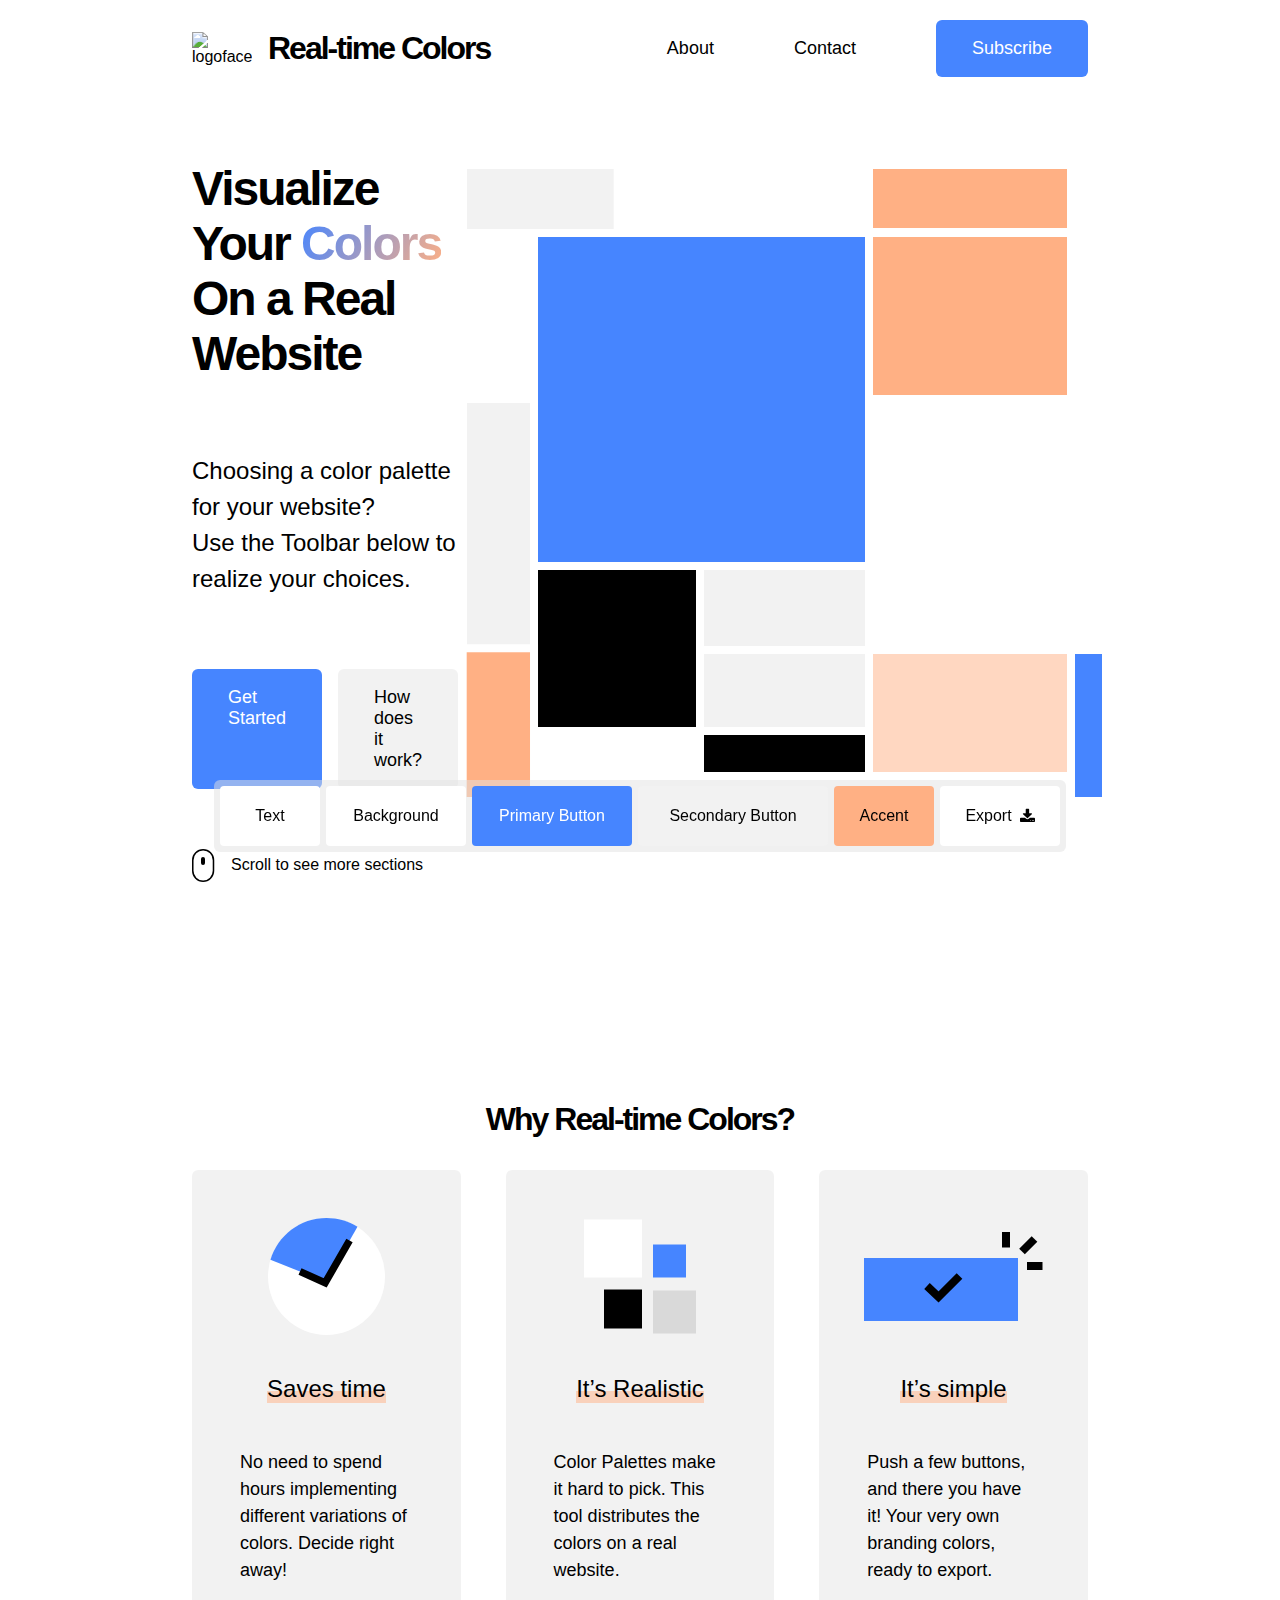
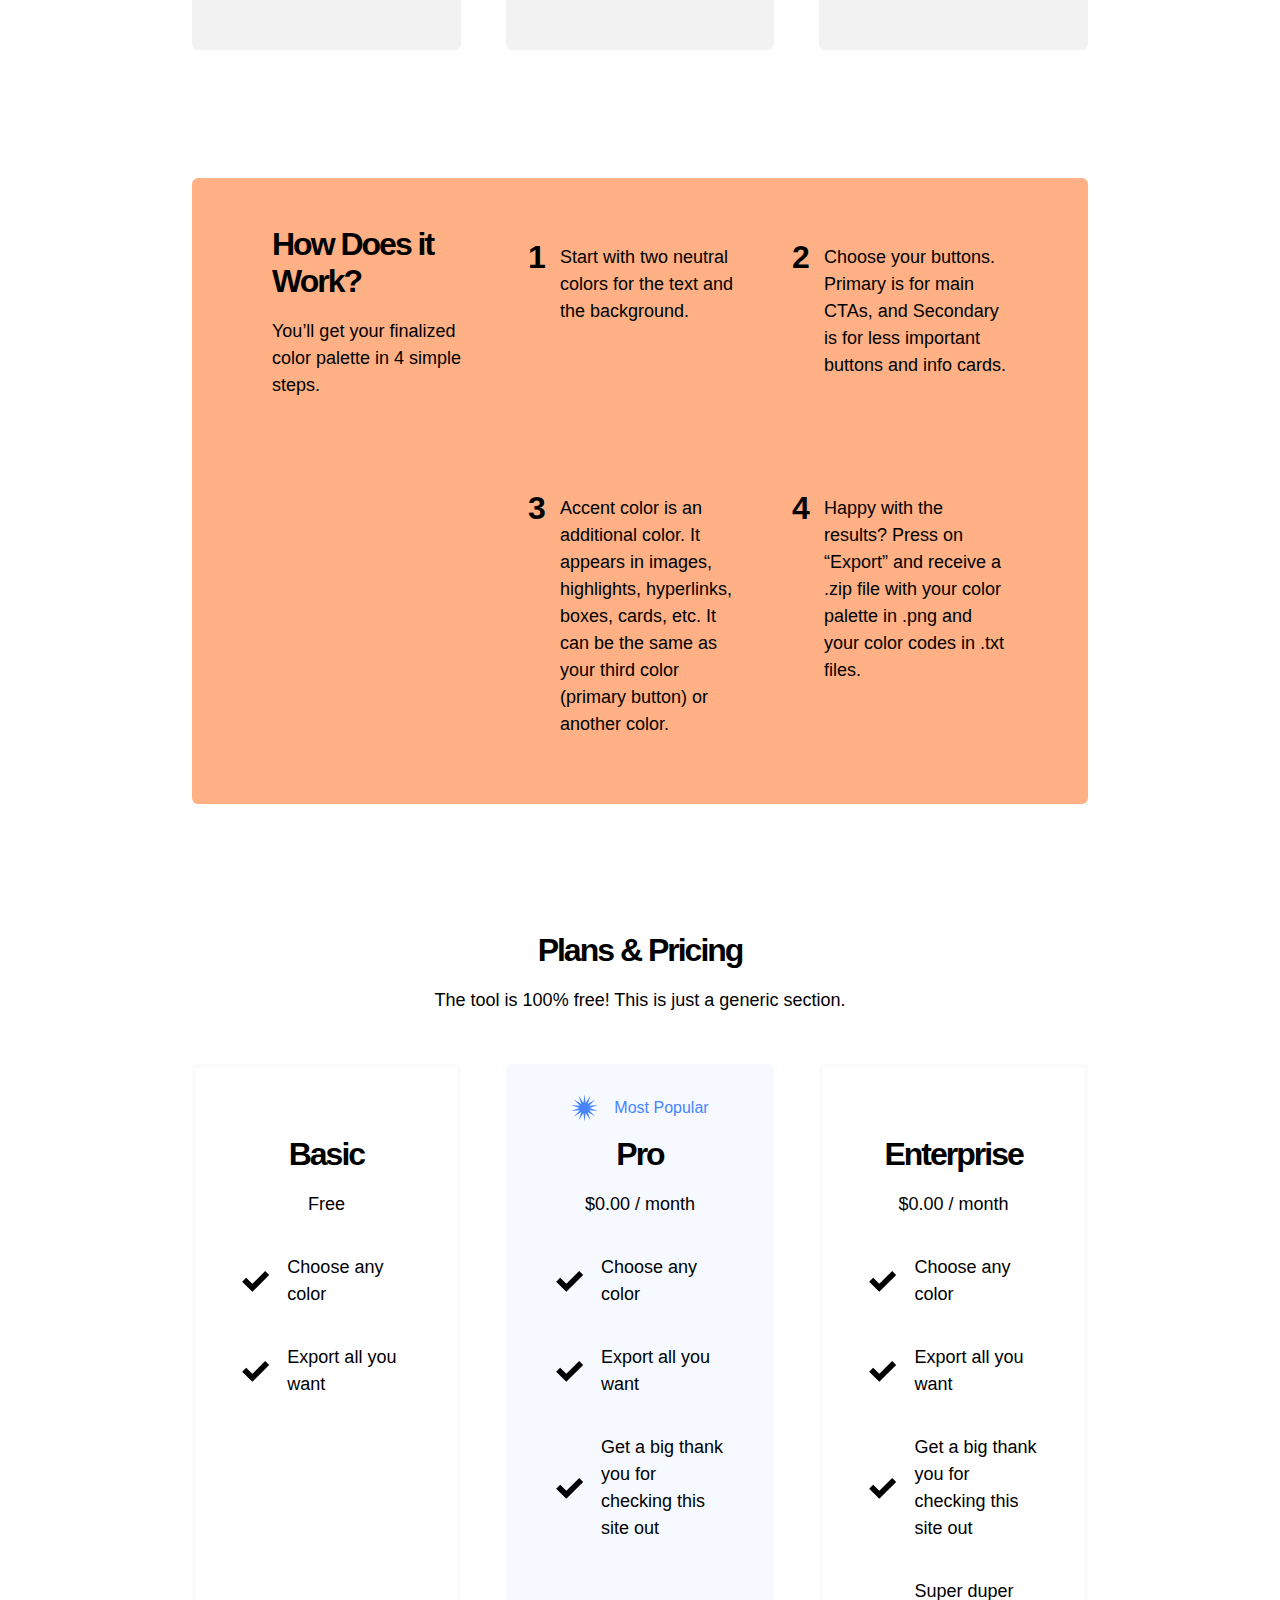
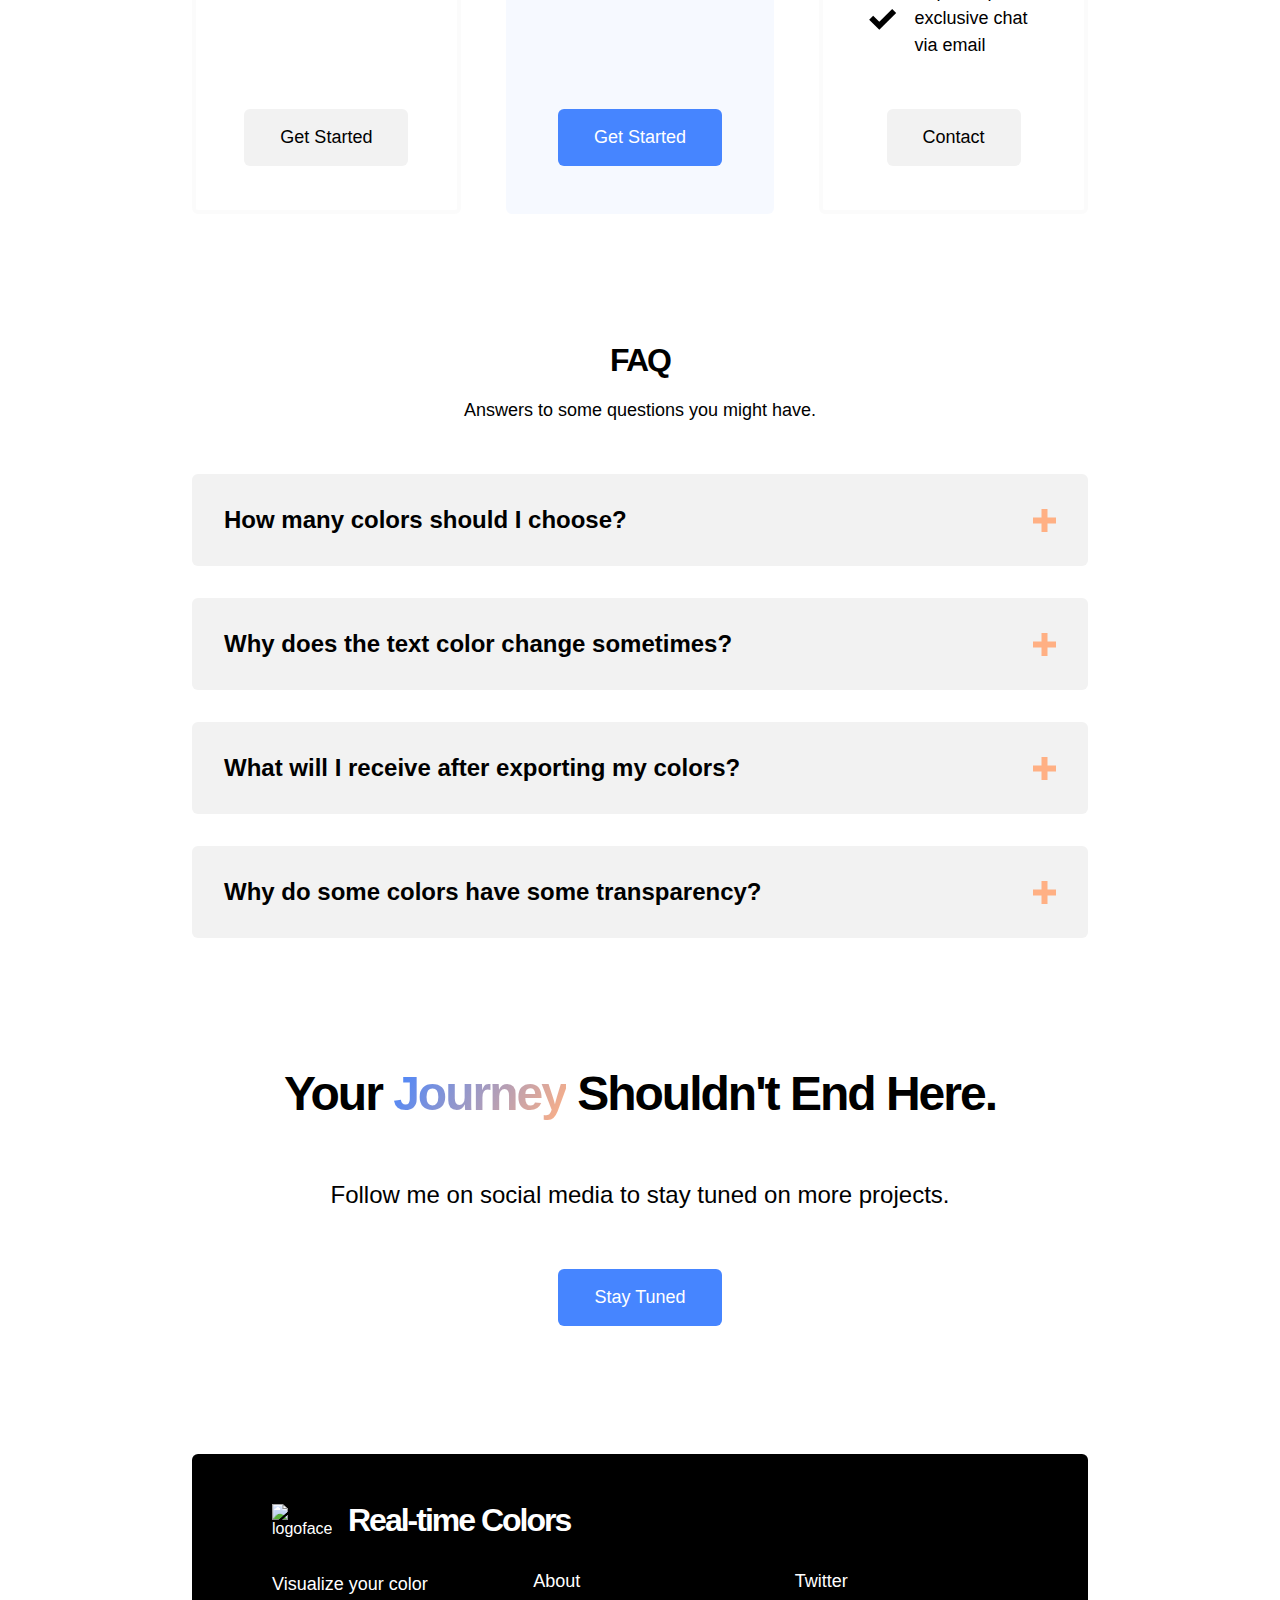
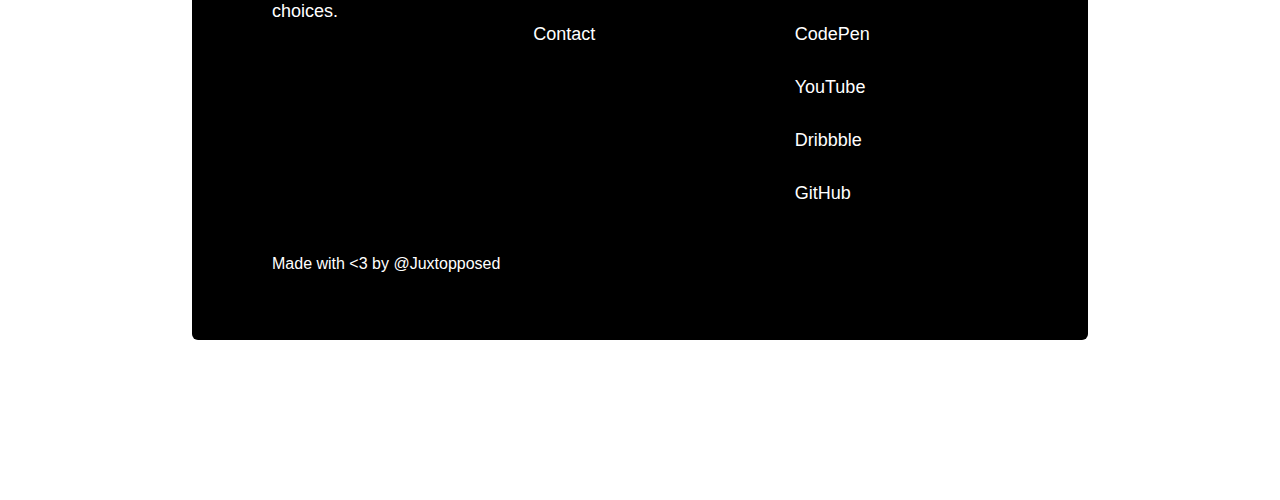
==== index.html @ b946fd36 "Add files via upload" ====
<!DOCTYPE HTML>
<html lang="en" data-theme="light">
    <head>
        <title>Real-time Colors</title>
        <meta name="description" content="A tool to visualize color choices and color palettes on a real website to help with branding and UI design decision making.">
        <meta name="keywords" content="colorpicker, color palettes, color theory, UI design, UX design, brand styleguide">
        <meta name="viewport" content="width=device-width, initial-scale=1.0">
        <meta http-equiv="Cache-control" content="max-age=31536000">
        <meta http-equiv="Content-Type" content="text/html; charset=UTF-8">
        <link rel="stylesheet" href="/styles.css">
        <link rel="preconnect" href="https://rsms.me/">
        <link rel="stylesheet" href="https://rsms.me/inter/inter.css">
        <link rel="stylesheet" href="https://cdnjs.cloudflare.com/ajax/libs/font-awesome/4.7.0/css/font-awesome.min.css">
        <link rel="icon" type="image/x-icon" href="/images/favicon.png">
    </head>

    <body>

        <nav>
            <div class="logo">
                <img src="images/favicon.png" alt="logoface" class="logoface">
                <a href="#"><h2 class="sitename">Real-time Colors</h2></a>
            </div>

            <div class="menu">
                <a href="#" class="menu-item">About</a>
                <!-- <a href="#" class="menu-item">Blog</a> -->
                <a href="#" class="menu-item">Contact</a>
                <a href="#sub" class="primary-button">Subscribe</a>
            </div>
        </nav>

        <div class="hero">
            <div class="hero-text">
                <h1>Visualize Your <span class="color-effect">Colors</span><br>On a Real Website</h1>
                <p class="subtitle">Choosing a color palette for your website?<br>Use the Toolbar below to realize your choices.</p>
                <div class="hero-cta">
                    <a href="#toolbar" onclick="highlightToolbar()" class="primary-button">Get Started</a>
                    <a href="#how" class="secondary-button">How does it work?</a>
                </div>
                <div class="hero-scroll">
                    <svg width="23" height="33" viewBox="0 0 23 33" fill="none">
                        <rect x="0.767442" y="0.767442" width="20.7209" height="31.4651" rx="10.3605" stroke="var(--primary)" stroke-width="1.53488"/>
                        <rect x="9" y="8" width="4" height="8" rx="2" fill="var(--primary)"/>
                    </svg>
                    <p class="sub">Scroll to see more sections</p>
                </div>
            </div>
            <div class="hero-img">
                <svg xmlns="http://www.w3.org/2000/svg" width="652" height="644" viewBox="0 0 652 644" fill="none" class="mondrian">
                    <rect x="4.69366" y="4" width="643.306" height="636" stroke="var(--secondary)" stroke-width="8"/>
                    <rect x="5" y="4" width="154.827" height="70.282" fill="var(--secbuttn)" stroke="var(--secondary)" stroke-width="8"/>
                    <rect x="411" y="4" width="202" height="67" fill="var(--accent)" stroke="var(--secondary)" stroke-width="8"/>
                    <rect x="411" y="72" width="202" height="167" fill="var(--accent)" stroke="var(--secondary)" stroke-width="8"/>
                    <rect x="411" y="405" width="202" height="84" fill="var(--secondary)" stroke="var(--secondary)" stroke-width="8"/>
                    <rect x="241" y="615" width="372" height="25" fill="var(--secondary)" stroke="var(--secondary)" stroke-width="8"/>
                    <rect x="76" y="569" width="166" height="71" fill="var(--secondary)" stroke="var(--secondary)" stroke-width="8"/>
                    <rect x="242" y="570" width="169" height="45" fill="var(--primary)" stroke="var(--secondary)" stroke-width="8"/>
                    <rect x="242" y="489" width="169" height="81" fill="var(--secbuttn)" stroke="var(--secondary)" stroke-width="8"/>
                    <rect x="242" y="404" width="169" height="85" fill="var(--secbuttn)" stroke="var(--secondary)" stroke-width="8"/>
                    <rect x="75" y="72" width="336" height="333" fill="var(--primbuttn)" stroke="var(--secondary)" stroke-width="8"/>
                    <rect x="76" y="405" width="166" height="165" fill="var(--primary)" stroke="var(--secondary)" stroke-width="8"/>
                    <rect opacity="0.5" x="411" y="489" width="202" height="126" fill="var(--accent)" stroke="var(--secondary)" stroke-width="8"/>
                    <rect x="613" y="489" width="35" height="151" fill="var(--primbuttn)" stroke="var(--secondary)" stroke-width="8"/>
                    <rect x="411" y="238" width="103" height="167" fill="var(--secondary)" stroke="var(--secondary)" stroke-width="8"/>
                    <rect x="514" y="238" width="99" height="167" fill="var(--secondary)" stroke="var(--secondary)" stroke-width="8"/>
                    <rect x="613.206" y="4" width="34.7942" height="484.655" fill="var(--secondary)" stroke="var(--secondary)" stroke-width="8"/>
                    <rect x="159.827" y="4" width="250.853" height="67.1507" fill="var(--secondary)" stroke="var(--secondary)" stroke-width="8"/>
                    <rect x="5" y="72" width="71" height="167" fill="var(--secondary)" stroke="var(--secondary)" stroke-width="8"/>
                    <rect x="5" y="238" width="71" height="251" fill="var(--secbuttn)" stroke="var(--secondary)" stroke-width="8"/>
                    <rect x="4.69366" y="487.261" width="71.3258" height="152.739" fill="var(--accent)" stroke="var(--secondary)" stroke-width="8"/>
                    </svg>
            </div>
        </div>

        <main>
            <div class="part1" id="why">
                <h2>Why Real-time Colors?</h2>
                <div class="part1-cards">
                    <div class="part1-card">
                        <svg width="117" height="117" viewBox="0 0 117 117" fill="none" style="z-index: 5;" class="part1-card-img">
                            <circle cx="58.5" cy="58.5" r="58.5" fill="var(--secondary)"/>
                            <path fill-rule="evenodd" clip-rule="evenodd" d="M89.4669 8.85912L58.0465 63.9419L2.44746 41.7023C9.66585 17.5806 32.0298 0 58.5 0C69.872 0 80.4861 3.24483 89.4669 8.85912Z" fill="var(--primbuttn)"/>
                            <path d="M81.5 22.5L57.1395 64.8489L32 53.5" stroke="var(--primary)" stroke-width="7.25581"/>
                        </svg>
                        <p class="subtitle highlight">Saves time</p>
                        <p>No need to spend hours implementing different variations of colors. Decide right away!</p>
                        <div class="part1-card-bg"></div>
                    </div>
    
                    <div class="part1-card">
                        <svg width="112" height="114" viewBox="0 0 112 114" fill="none" style="z-index: 5;" class="part1-card-img">
                            <rect width="58" height="58" fill="var(--secondary)"/>
                            <rect x="69" y="25" width="33" height="33" fill="var(--primbuttn)"/>
                            <rect x="69" y="71" width="43" height="43" fill="var(--primary)" fill-opacity="0.1"/>
                            <rect x="20" y="70" width="38" height="39" fill="var(--primary)"/>
                        </svg>
                        <p class="subtitle highlight">It’s Realistic</p>
                        <p>Color Palettes make it hard to pick. This tool distributes the colors on a real website.</p>
                        <div class="part1-card-bg"></div>
                    </div>
    
                    <div class="part1-card">
                        <svg width="179" height="89" viewBox="0 0 179 89" fill="none" style="z-index: 5;" class="part1-card-img">
                            <rect y="26" width="154" height="63" fill="var(--primbuttn)"/>
                            <path d="M142 15.5V0" stroke="var(--primary)" stroke-width="8"/>
                            <path d="M163 34L178.5 34" stroke="var(--primary)" stroke-width="8"/>
                            <path d="M158 19.5L170.5 7" stroke="var(--primary)" stroke-width="8"/>
                            <path d="M63 54L74.5 65L95.5 44" stroke="var(--primary)" stroke-width="8"/>
                        </svg>
                        <p class="subtitle highlight">It’s simple</p>
                        <p>Push a few buttons, and there you have it! Your very own branding colors, ready to export.</p>
                        <div class="part1-card-bg"></div>
                    </div>
                </div>
            </div>
    
            <div class="part2" id="how">
                <div class="part2-left">
                    <h2>How Does it Work?</h2>
                    <p>You’ll get your finalized color palette in 4 simple steps.</p>
                </div>
                <div class="part2-right">
                    <p class="one step">Start with two neutral colors for the text and the background.</p>
                    <p class="two step">Choose your buttons. Primary is for main CTAs, and Secondary is for less important buttons and info cards.</p>
                    <p class="three step">Accent color is an additional color. It appears in images, highlights, hyperlinks, boxes, cards, etc. It can be the same as your third color (primary button) or another color.</p>
                    <p class="four step">Happy with the results? Press on “Export” and receive a .zip file with your color palette in .png and your color codes in .txt files.</p>
                </div>
            </div>
    
            <div class="part3" id="sub">
                <div class="part3-heading">
                    <h2>Plans & Pricing</h2>
                    <p>The tool is 100% free! This is just a generic section.</p>
                </div>
                
                <div class="part3-cards">
                    <div class="part3-card">
                        <div class="part3-card-text">
                            <div class="promo" style="visibility: hidden;">
                                <p class="sub promo-text">None</p>
                            </div>
                            <h2>Basic</h2>
                            <p>Free</p>
                            <div class="part3-list">
                                <div class="list">
                                    <svg width="29" height="22" viewBox="0 0 29 22" fill="none" class="check-icon">
                                        <path d="M3 9.72308L11.1385 17.8615L26 3" stroke="var(--primary)" stroke-width="5.66154"/>
                                    </svg>
                                    <p class="list-item">Choose any color</p>
                                </div>
                                <div class="list">
                                    <svg width="29" height="22" viewBox="0 0 29 22" fill="none" class="check-icon">
                                        <path d="M3 9.72308L11.1385 17.8615L26 3" stroke="var(--primary)" stroke-width="5.66154"/>
                                    </svg>
                                    <p class="list-item">Export all you want</p>
                                </div>
                            </div>
                        </div>
                        
                        <a href="#toolbar" onclick="highlightToolbar()" class="secondary-button">Get Started</a>
                        <div class="part3-bg"></div>
                    </div>
    
                    <div class="part3-card">
                        <div class="part3-card-text">
                            <div class="promo">
                                <svg width="27" height="28" viewBox="0 0 27 28" fill="none">
                                    <path d="M13.5412 0.494507L14.6922 8.99311L19.4165 1.83551L16.7661 9.99186L24.1282 5.59291L18.2013 11.7915L26.7429 11.0225L18.7135 14.0357L26.7429 17.0489L18.2013 16.2799L24.1282 22.4785L16.7661 18.0796L19.4165 26.2359L14.6922 19.0783L13.5412 27.5769L12.3903 19.0783L7.6659 26.2359L10.3163 18.0796L2.95427 22.4785L8.88114 16.2799L0.339506 17.0489L8.36893 14.0357L0.339506 11.0225L8.88114 11.7915L2.95427 5.59291L10.3163 9.99186L7.6659 1.83551L12.3903 8.99311L13.5412 0.494507Z" fill="var(--primbuttn)"/>
                                </svg>
                                <p class="sub promo-text">Most Popular</p>
                            </div>
                            <h2>Pro</h2>
                            <p>$0.00 / month</p>
                            <div class="part3-list">
                                <div class="list">
                                    <svg width="29" height="22" viewBox="0 0 29 22" fill="none" class="check-icon">
                                        <path d="M3 9.72308L11.1385 17.8615L26 3" stroke="var(--primary)" stroke-width="5.66154"/>
                                    </svg>
                                    <p class="list-item">Choose any color</p>
                                </div>
                                <div class="list">
                                    <svg width="29" height="22" viewBox="0 0 29 22" fill="none" class="check-icon">
                                        <path d="M3 9.72308L11.1385 17.8615L26 3" stroke="var(--primary)" stroke-width="5.66154"/>
                                    </svg>
                                    <p class="list-item">Export all you want</p>
                                </div>
                                <div class="list">
                                    <svg width="29" height="22" viewBox="0 0 29 22" fill="none" class="check-icon">
                                        <path d="M3 9.72308L11.1385 17.8615L26 3" stroke="var(--primary)" stroke-width="5.66154"/>
                                    </svg>
                                    <p class="list-item">Get a big thank you for checking this site out</p>
                                </div>
                            </div>
                        </div>
                        
                        <a href="#toolbar" onclick="highlightToolbar()" class="primary-button">Get Started</a>
                        <div class="part3-bg best"></div>
                    </div>
    
                    <div class="part3-card">
                        <div class="part3-card-text">
                            <div class="promo" style="visibility: hidden;">
                                <p class="sub promo-text">None</p>
                            </div>
                            <h2>Enterprise</h2>
                            <p>$0.00 / month</p>
                            <div class="part3-list">
                                <div class="list">
                                    <svg width="29" height="22" viewBox="0 0 29 22" fill="none" class="check-icon">
                                        <path d="M3 9.72308L11.1385 17.8615L26 3" stroke="var(--primary)" stroke-width="5.66154"/>
                                    </svg>
                                    <p class="list-item">Choose any color</p>
                                </div>
                                <div class="list">
                                    <svg width="29" height="22" viewBox="0 0 29 22" fill="none" class="check-icon">
                                        <path d="M3 9.72308L11.1385 17.8615L26 3" stroke="var(--primary)" stroke-width="5.66154"/>
                                    </svg>
                                    <p class="list-item">Export all you want</p>
                                </div>
                                <div class="list">
                                    <svg width="29" height="22" viewBox="0 0 29 22" fill="none" class="check-icon">
                                        <path d="M3 9.72308L11.1385 17.8615L26 3" stroke="var(--primary)" stroke-width="5.66154"/>
                                    </svg>
                                    <p class="list-item">Get a big thank you for checking this site out</p>
                                </div>
                                <div class="list">
                                    <svg width="29" height="22" viewBox="0 0 29 22" fill="none" class="check-icon">
                                        <path d="M3 9.72308L11.1385 17.8615L26 3" stroke="var(--primary)" stroke-width="5.66154"/>
                                    </svg>
                                    <p class="list-item">Super duper exclusive chat via email</p>
                                </div>
                            </div>
                        </div>
                        
                        <a href="mailto:juxtopposed.me@gmail.com" class="secondary-button">Contact</a>
                        <div class="part3-bg"></div>
                    </div>
                </div>
            </div>
    
            <div class="part4" id="faq">
                <div class="part4-heading">
                    <h2>FAQ</h2>
                    <p>Answers to some questions you might have.</p>
                </div>
                
                <div class="faq-list">
                    <div class="faq">
                        <div class="faq-q">
                            <h3>How many colors should I choose?</h3>
                            <svg width="23" height="23" viewBox="0 0 23 23" fill="none" class="faq-icon">
                                <path d="M11.5 0L11.5 23" stroke="var(--accent)" stroke-width="6"/>
                                <path d="M23 11.5L-2.38419e-07 11.5" stroke="var(--accent)" stroke-width="6"/>
                            </svg>
                        </div>
                        <div class="faq-a">
                            <p>Normally, 3 colors are absolutely fine (meaning background, text, and one accent color).<br>However, if you want, you can have more. Usually, we don’t add more than 6 colors across a platform. It would just make things too... complicated. Plus, it makes it hard to keep the colors consistent throughout the design.</p>
                        </div>
                    </div> 

                    <div class="faq">
                        <div class="faq-q">
                            <h3>Why does the text color change sometimes?</h3>
                            <svg width="23" height="23" viewBox="0 0 23 23" fill="none" class="faq-icon">
                                <path d="M11.5 0L11.5 23" stroke="var(--accent)" stroke-width="6"/>
                                <path d="M23 11.5L-2.38419e-07 11.5" stroke="var(--accent)" stroke-width="6"/>
                            </svg>
                        </div>
                        <div class="faq-a">
                            <p>The tool is supposed to show you a realistic image of your colors of choice. However, sometimes, there might be too little contrast between the background color and the text color of some elements. In that case, the text color swaps accordingly to prevent the text from being unreadable. This is activated when the AA and AAA color contrast check doesn’t pass. Keep in mind: The text color will only swap between the background and text colors you’ve chosen to try and pass the contrast check. It won’t select any color outside of your choices.</p>
                        </div>
                    </div> 

                    <div class="faq">
                        <div class="faq-q">
                            <h3>What will I receive after exporting my colors?</h3>
                            <svg width="23" height="23" viewBox="0 0 23 23" fill="none" class="faq-icon">
                                <path d="M11.5 0L11.5 23" stroke="var(--accent)" stroke-width="6"/>
                                <path d="M23 11.5L-2.38419e-07 11.5" stroke="var(--accent)" stroke-width="6"/>
                            </svg>
                        </div>
                        <div class="faq-a">
                            <p>After exporting, you will receive a .zip file. This file is compressed, so you will have to extract it.<br>After extracting it, you will see a .png file and a .txt file. The .png image shows your color palette in squares next to each other. The .txt file includes the color codes in HEX and RGB. You can send these files to designers or developers, or just use them in your project.</p>
                        </div>
                    </div> 

                    <div class="faq">
                        <div class="faq-q">
                            <h3>Why do some colors have some transparency?</h3>
                            <svg width="23" height="23" viewBox="0 0 23 23" fill="none" class="faq-icon">
                                <path d="M11.5 0L11.5 23" stroke="var(--accent)" stroke-width="6"/>
                                <path d="M23 11.5L-2.38419e-07 11.5" stroke="var(--accent)" stroke-width="6"/>
                            </svg>
                        </div>
                        <div class="faq-a">
                            <p>This website allows you to choose only opaque colors. However, to make the design more appealing, I’ve make some parts more transparent by adding a bit of opacity to them. Of course, you can use these colors however you want in your own projects.</p>
                        </div>
                    </div> 

                    <!-- <div class="faq">
                        <div class="faq-q">
                            <h3>How can I learn more about this tool?</h3>
                            <svg width="23" height="23" viewBox="0 0 23 23" fill="none" class="faq-icon">
                                <path d="M11.5 0L11.5 23" stroke="var(--accent)" stroke-width="6"/>
                                <path d="M23 11.5L-2.38419e-07 11.5" stroke="var(--accent)" stroke-width="6"/>
                            </svg>
                        </div>
                        <div class="faq-a">
                            <p>You can email me any questions you might have. Find out how to contact me from HERE.<br>You can also read more about the color theory and other cool things on the blog (coming soon)!</p>
                        </div>
                    </div>  -->
                </div>
            </div>

            <div class="part5" id="end">
                <h1>Your <span class="color-effect">Journey</span> Shouldn't End Here.</h1>
                <p class="subtitle">Follow me on social media to stay tuned on more projects.</p>
                <a href="https://twitter.com/juxtopposed" target="_blank" class="primary-button">Stay Tuned</a>
            </div>

            <div class="footer" id="footer">
                <div class="logo">
                    <img src="images/favicon.png" alt="logoface" class="logoface">
                    <a href="#"><h2 class="sitename reversed">Real-time Colors</h2></a>
                </div>
                <div class="footer-cols">
                    <div class="footer-col">
                        <p style="margin: 0;">Visualize your color choices.</p>
                    </div>

                    <div class="footer-col">
                        <a href="#" class="menu-item reversed">About</a>
                        <!-- <a href="#" class="menu-item reversed">Blog</a> -->
                        <a href="#" class="menu-item reversed">Contact</a>
                    </div>

                    <div class="footer-col">
                        <a href="https://twitter.com/juxtopposed" class="menu-item reversed" target="_blank">Twitter</a>
                        <a href="https://codepen.io/Juxtopposed" target="_blank" class="menu-item reversed">CodePen</a>
                        <a href="https://www.youtube.com/@juxtopposed" target="_blank" class="menu-item reversed">YouTube</a>
                        <a href="https://dribbble.com/nararjb" target="_blank" class="menu-item reversed">Dribbble</a>
                        <a href="https://github.com/juxtopposed" target="_blank" class="menu-item reversed">GitHub</a>
                    </div>
                </div>
                <p class="sub">Made with <3 by @Juxtopposed</p>
            </div>
    
            <div class="toolbar" id="toolbar">
                <div class="option prim">
                    <input type="color" id="prim" name="prim" class="colorpicker" value="#000000">
                    <label for="prim">Text</label>
                </div>
    
                <div class="option sec">
                    <input type="color" id="sec" name="sec" class="colorpicker" value="#ffffff">
                    <label for="sec">Background</label>
                </div>
    
                <div class="option primbuttn">
                    <input type="color" id="primbuttn" name="primbuttn" class="colorpicker" value="#4685FF">
                    <label for="primbuttn">Primary Button</label>
                </div>
    
                <div class="option secbuttn">
                    <input type="color" id="secbuttn" name="secbuttn" class="colorpicker" value="#F2F2F2">
                    <label for="secbuttn">Secondary Button</label>
                </div>
    
                <div class="option accent">
                    <input type="color" id="accent" name="accent" class="colorpicker" value="#FFB084">
                    <label for="accent">Accent</label>
                </div>
    
                <div class="option export">
                    <div id="export">Export</div>
                    <i class="fa fa-solid fa-download"></i>
                </div>
            </div>
        </main>





        <script src="script.js"></script>
        <script src="https://cdnjs.cloudflare.com/ajax/libs/jszip/3.5.0/jszip.min.js"></script>
        <script src="https://cdnjs.cloudflare.com/ajax/libs/FileSaver.js/2.0.5/FileSaver.min.js"></script>
    </body>
</html>
---- styles.css ----
:root {
    --static: rgba(225, 225, 225, 0.5);
    --primary: #000000;
    --secondary: #ffffff;
    --primbuttn: #4685FF;
    --secbuttn: #F2F2F2;
    --accent: #FFB084;

}

:root { font-family: 'Inter', sans-serif; }
@supports (font-variation-settings: normal) {
  :root { font-family: 'Inter var', sans-serif; }
}

:root {
    --h1: 48px;
    --h2: 32px;
    --subtitle: 24px;
    --p: 18px;
    --sub: 16px;
}

::selection {
    background-color: var(--accent);
}

.subtitle {
    font-size: var(--subtitle);
}

.sub {
    font-size: var(--sub);
}

* {
    box-sizing: border-box;
    scroll-padding-top: 3em;
}

body {
    display: flex;
    flex-direction: column;
    align-items: center;
    justify-content: flex-start;
    height: 100vh;
    margin: 0 15%;
    gap: 4em;

    /* font */
    font-family: 'Inter', sans-serif;

    /* color */
    color: var(--primary);
    background-color: var(--secondary);
    
}

main {
    display: flex;
    flex-direction: column;
    align-items: center;
    justify-content: flex-start;
    gap: 8em;
    margin: 3em 0;
}


/* text styles */
h1 {
    font-size: 48px;
    letter-spacing: -2px;
    font-weight: 700;
    margin: 0;
}

h2 {
    font-size: 32px;
    letter-spacing: -2px;
    font-weight: 700;
    margin: 0;
}

h3 {
    font-size: var(--subtitle);
    font-weight: 700;
}

a {
    text-decoration: none;
    color: inherit;
}

p {
    font-size: 18px;
    letter-spacing: normal;
    line-height: 150%;
}

.toolbar {
    position: fixed;
    bottom: 3em;

    display: flex;
    flex-direction: row;
    background-color: var(--static);
    padding: 6px;
    border-radius: 6px;
    gap: 6px;
    z-index: 1000;
}

.option {
    display: flex;
    flex-direction: row;
    justify-content: center;
    align-items: center;
    background-color: var(--secondary);
    cursor: pointer;
    gap: 0.5em;
    border-radius: 4px;
}

.colorpicker {
    -webkit-appearance: none;
    -moz-appearance: none;
    appearance: none;
    background-color: transparent;
    height: 60px;
    cursor: pointer;
    border-radius: 4px;
    border: none;
    visibility: hidden;
}

.colorpicker::-webkit-color-swatch {
    border-radius: 4px;
    border: none;
}

.colorpicker::-moz-color-swatch {
    border-radius: 4px;
    border: none;
}

label {
    position: absolute;
    cursor: pointer;
    padding: 1em;
}

.prim {
    width: 100px;
    background-color: var(--secondary);
    color: var(--primary);
}

.sec {
    width: 140px;
    background-color: var(--secondary);
    color: var(--primary);
}

.primbuttn {
    width: 160px;
    background-color: var(--primbuttn);
    color: var(--secondary);
}

.secbuttn {
    width: 190px;
    background-color: var(--secbuttn);
    color: var(--primary);
}

.accent {
    width: 100px;
    background-color: var(--accent);
    color: var(--primary);
}

.export {
    width: 120px;
}



/* nav */

nav {
    display: flex;
    flex-direction: row;
    justify-content: space-between;
    width: 100%;
    padding: 20px 0;
}

.logo {
    display: flex;
    flex-direction: row;
    justify-content: center;
    align-items: center;
    gap: 1em;
}

.logoface {
    width: 60px;
    transform: rotate(0);
}

.logo:hover >
.logoface {
    transform: rotate(360deg);
    transition: all ease-in-out 0.4s;
}

.menu {
    display: flex;
    flex-direction: row;
    justify-content: center;
    align-items: center;
    gap: 5em;
}

.menu-item {
    font-size: 18px;
    transition: transform ease 0.2s;
}


/* buttons */

.primary-button {
    padding: 1em 2em;
    background-color: var(--primbuttn);
    color: var(--secondary);
    border-radius: 6px;
    transition: transform ease 0.2s, box-shadow ease 0.2s;
    display: inline-block;
    font-size: 18px;
}

.primary-button:hover {
    transform: translate(0, -3px);
    box-shadow: 0 20px 80px -10px var(--primbuttn);
}


.secondary-button {
    padding: 1em 2em;
    background-color: var(--secbuttn);
    color: var(--primary);
    border-radius: 6px;
    transition: transform ease 0.2s, box-shadow ease 0.2s;
    display: inline-block;
    font-size: 18px;
}

.secondary-button:hover {
    transform: translate(0, -3px);
}




/* hero */

.hero {
    display: flex;
    flex-direction: row;
    justify-content: space-between;
    width: 100%;
    margin-bottom: 6em;
}

.color-effect {
    background: linear-gradient(120deg, var(--primbuttn), var(--accent));
    -webkit-background-clip: text;
    -webkit-text-fill-color: transparent;
}

.hero-text {
    display: flex;
    flex-direction: column;
    justify-content: center;
    gap: 3em;
}

.hero-cta {
    display: flex;
    flex-direction: row;
    gap: 1em;
}

.hero-scroll {
    display: flex;
    flex-direction: row;
    gap: 1em;
    align-items: center;
    font-size: 16px;
}




/* part 1 */

.part1 {
    width: 100%;
    display: flex;
    flex-direction: column;
    gap: 2em;
    justify-content: center;
    align-items: center;
}

.part1-cards {
    display: flex;
    flex-direction: row;
    justify-content: space-between;
    align-items: center;

}

.part1-card {
    width: 30%;
    height: 100%;
    display: flex;
    flex-direction: column;
    justify-content: flex-start;
    align-items: center;
    position: relative;
    padding: 3em;
}

.part1-card-bg {
    background-color: var(--primary);
    opacity: 5%;
    position: absolute;
    height: 100%;
    width: 100%;
    border-radius: 6px;
    flex: 1;
    top: 0;
    left: 0;
}

.part1-card-img {
    height: 50%;
}

.highlight {
    z-index: 5;
}

.highlight::before {
    content: "";
    background-color: var(--accent);
    height: 12px;
    width: 100%;
    display: block;
    transform: translate(0, 32px);
    z-index: -5;
    opacity: 50%;
    position: relative;
}



/* part 2 */

.part2 {
    background-color: var(--accent);
    border-radius: 6px;
    padding: 3em 5em;

    display: flex;
    flex-direction: row;
    gap: 6em;
    justify-content: space-between;
}

.part2-left {
    width: 30%;
}

.part2-right {
    display: flex;
    flex-direction: row;
    flex-wrap: wrap;
    width: 70%;
    gap: 5em;
}

.step {
    width: 30%;
    flex-grow: 2;
}

.one::before {
    content: '1';
    font-size: var(--h2);
    font-weight: 800;
    position: absolute;
    transform: translate(-1em, 0);
}

.two::before {
    content: '2';
    font-size: var(--h2);
    font-weight: 800;
    position: absolute;
    transform: translate(-1em, 0);
}

.three::before {
    content: '3';
    font-size: var(--h2);
    font-weight: 800;
    position: absolute;
    transform: translate(-1em, 0);
}

.four::before {
    content: '4';
    font-size: var(--h2);
    font-weight: 800;
    position: absolute;
    transform: translate(-1em, 0);
}


/* part 3 */

.part3 {
    display: flex;
    flex-direction: column;
    justify-content: flex-start;
    align-items: center;
    width: 100%;
    gap: 2em;
}

.part3-cards {
    display: flex;
    flex-direction: row;
    justify-content: space-between;
    align-items: flex-start;
    width: 100%;
    height: 100%;
}

.part3-card {
    display: flex;
    flex-direction: column;
    justify-content: space-between;
    align-items: center;
    width: 30%;
    height: 100%;
    padding: 1em 3em 3em 3em;
    position: relative;
    gap: 2em;
}

.promo {
    display: flex;
    flex-direction: row;
    justify-content: center;
    align-items: center;
    gap: 1em;
}

.promo-text {
    color: var(--primbuttn);
}

.promo-img {
    background-color: var(--primbuttn);
}


.part3-list {
    display: flex;
    flex-direction: column;
    justify-content: center;
    align-items: flex-start;
}

.list {
    display: flex;
    flex-direction: row;
    justify-content: center;
    align-items: center;
    gap: 1em;
    width: 100%;
    
}

.part3-bg {
    border: solid 4px var(--secbuttn);
    opacity: 30%;
    position: absolute;
    height: 100%;
    width: 100%;
    border-radius: 6px;
    z-index: -5;
    top: 0;
    left: 0;
}

.best {
    border: none;
    background-color: var(--primbuttn);
    opacity: 5%;
}

.part3-card-text {
    display: flex;
    flex-direction: column;
    width: 100%;
    align-items: center;
}

.part3-card-text > p {
    text-align: center;
}

.part3-heading {
    display: flex;
    flex-direction: column;
    align-items: center;
}

.check-icon {
    width: 20%;
}

.list-item {
    width: 80%;
}



/* part 4 */

.part4 {
    display: flex;
    flex-direction: column;
    align-items: center;
    gap: 2em;
    width: 100%;
}

.faq-list {
    width: 100%;
    display: flex;
    flex-direction: column;
    align-items: center;
    justify-content: flex-start;
    gap: 2em;
}

.faq {
    background-color: var(--secbuttn);
    padding: 0.5em 2em;
    border-radius: 6px;
    width: 100%;
    transition: all ease 0.2s;
    cursor: pointer;
}

.faq-q {
    display: flex;
    flex-direction: row;
    justify-content: space-between;
    align-items: center;
    width: 100%;
    transition: all ease 0.2s;
}

.faq-q > p {
    font-weight: bold;
}

.faq-a {
    display: none;
    opacity: 0;
    visibility: hidden;
    transition: max-height ease 0.2s, opacity ease 0.2s, visibility ease 0.2s;
}

.faq-a.expand {
    display: flex;
    opacity: 1;
    visibility: visible;
    transition: max-height ease 0.2s, opacity ease 0.2s, visibility ease 0.2s;
}

.faq-icon {
    transform: rotate(0deg);
    transition: all ease-in-out 0.2s;
}

.faq-icon.expand {
    transform: rotate(45deg);
    transition: all ease-in-out 0.2s;
}

.part4-heading {
    display: flex;
    flex-direction: column;
    align-items: center;
}

/* part 5 */

.part5 {
    display: flex;
    flex-direction: column;
    align-items: center;
    gap: 2em;
}

.reversed {
    color: var(--secondary);
    background-color: var(--primary);
}

.footer {
    display: flex;
    flex-direction: column;
    align-items: flex-start;
    gap: 2em;
    border-radius: 6px;
    background-color: var(--primary);
    color: var(--secondary);
    padding: 3em 5em;
    width: 100%;
    margin-bottom: 10em;
}

.footer-cols {
    display: flex;
    flex-direction: row;
    align-items: flex-start;
    justify-content: space-between;
    gap: 3em;
    width: 100%;
}

.footer-col {
    display: flex;
    flex-direction: column;
    gap: 2em;
    width: 30%;
}

.menu-item:hover {
    transform: translate(0, -3px);
}


.toolbar.highlighted {
    animation-name: highlight;
    animation-duration: 0.4s;
}

@keyframes highlight {
    0%, 100% {transform: translate(0, 0px) scale(1); transition: all 0.4s cubic-bezier(.47,1.64,.41,.8);}
    50% {transform: translate(0, -10px) scale(1.02); transition: all 0.4s cubic-bezier(.47,1.64,.41,.8);}
}
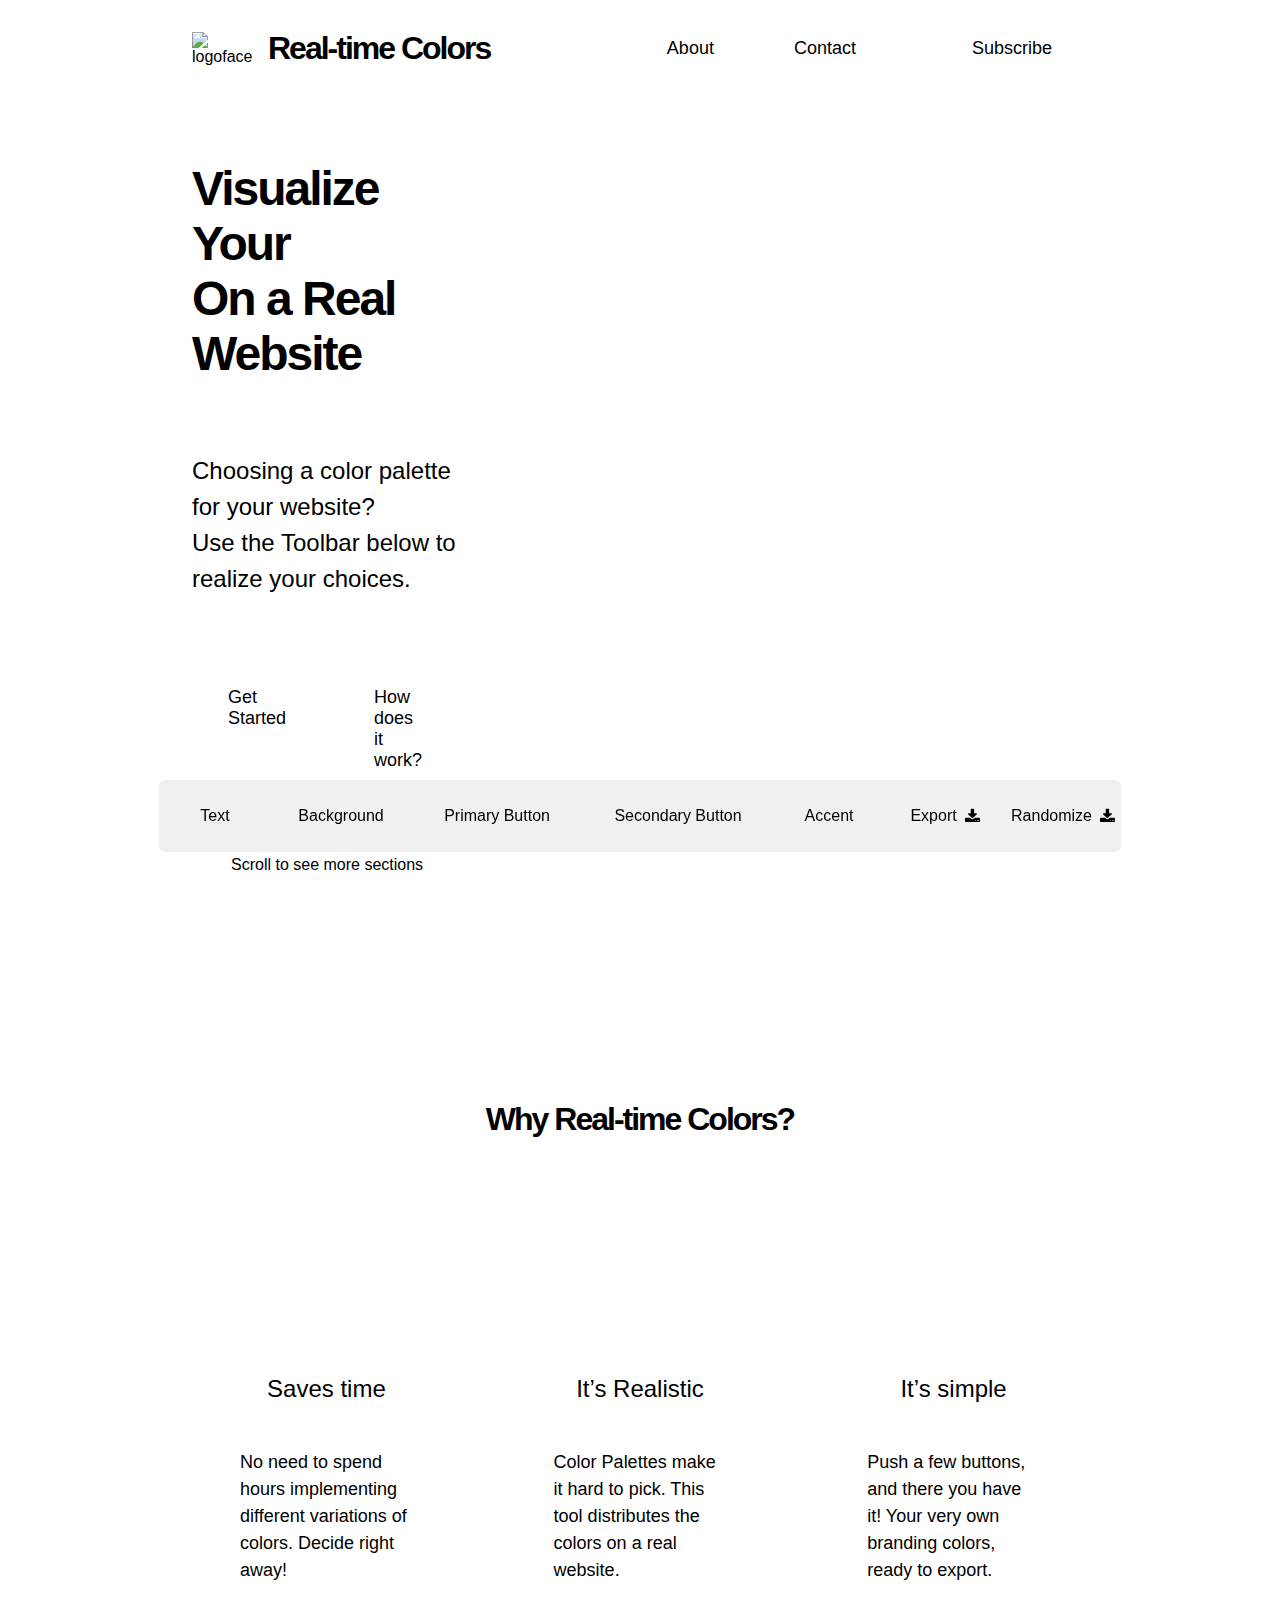
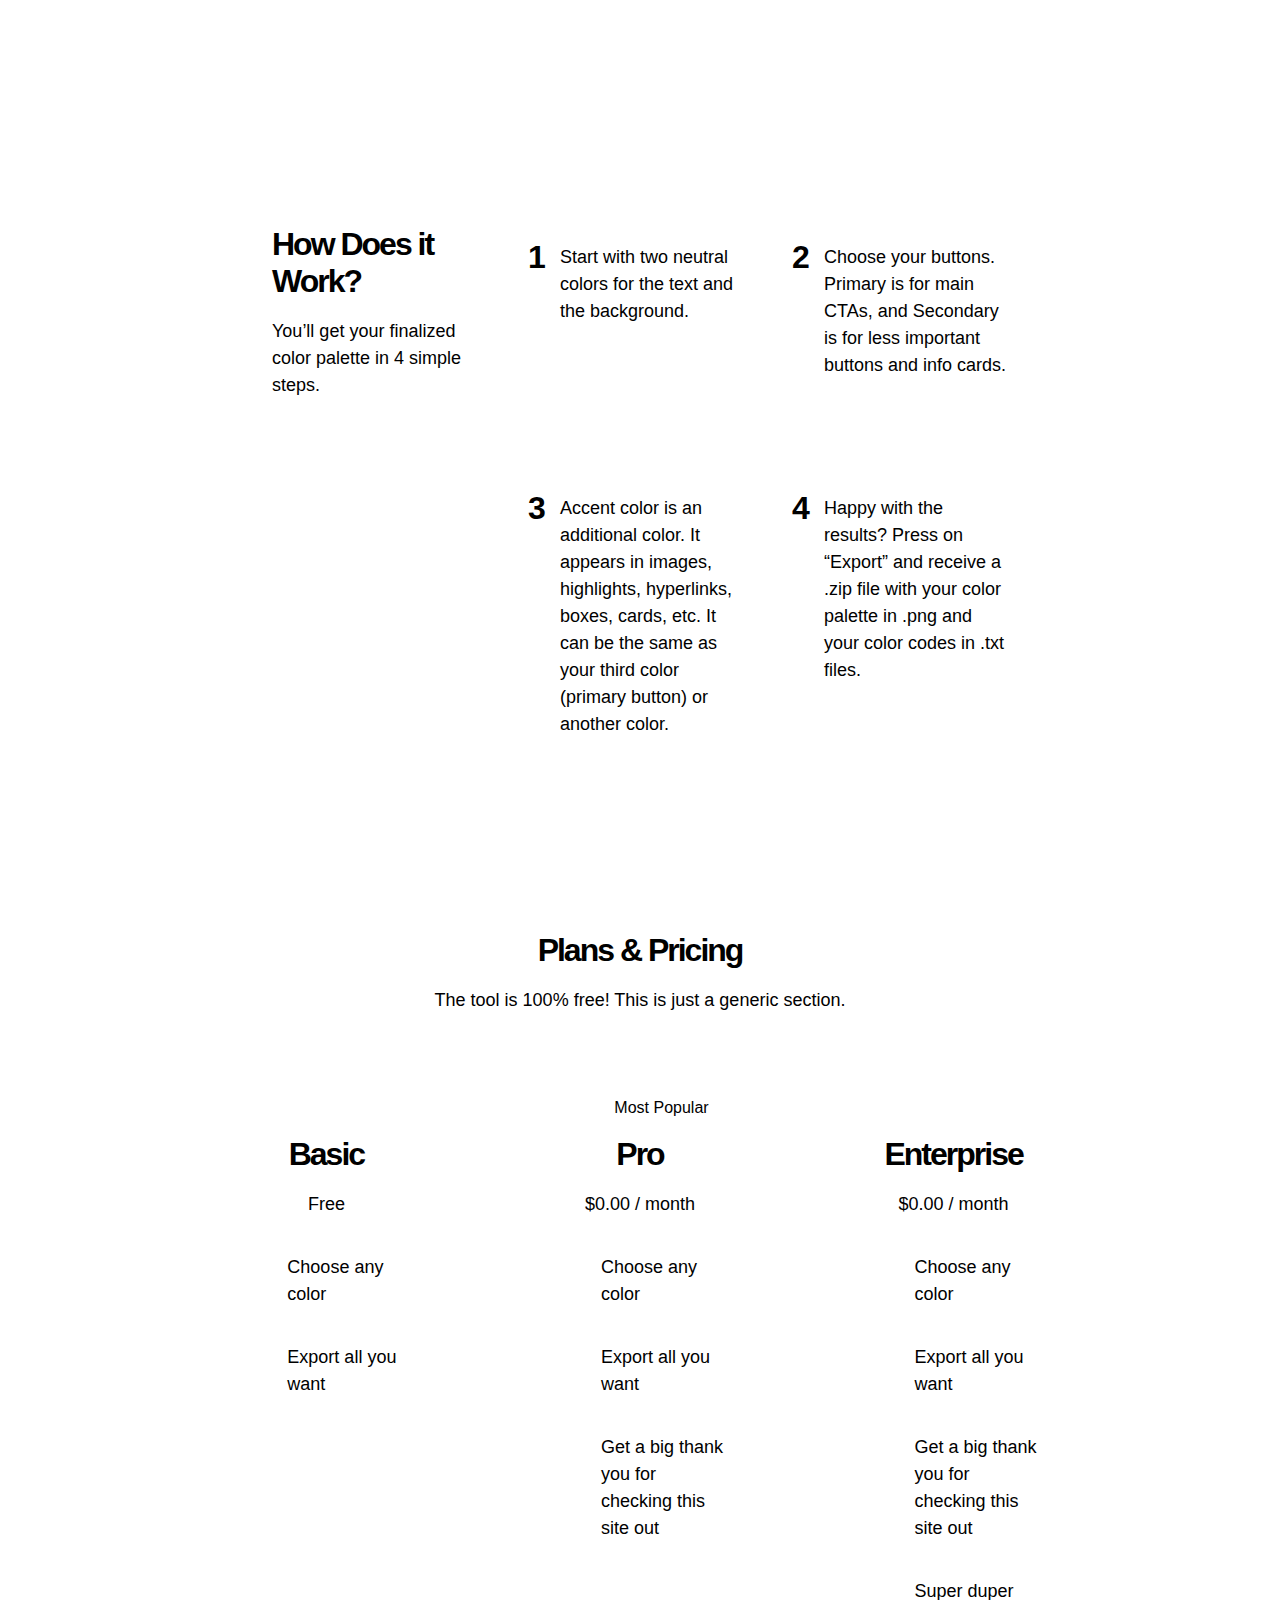
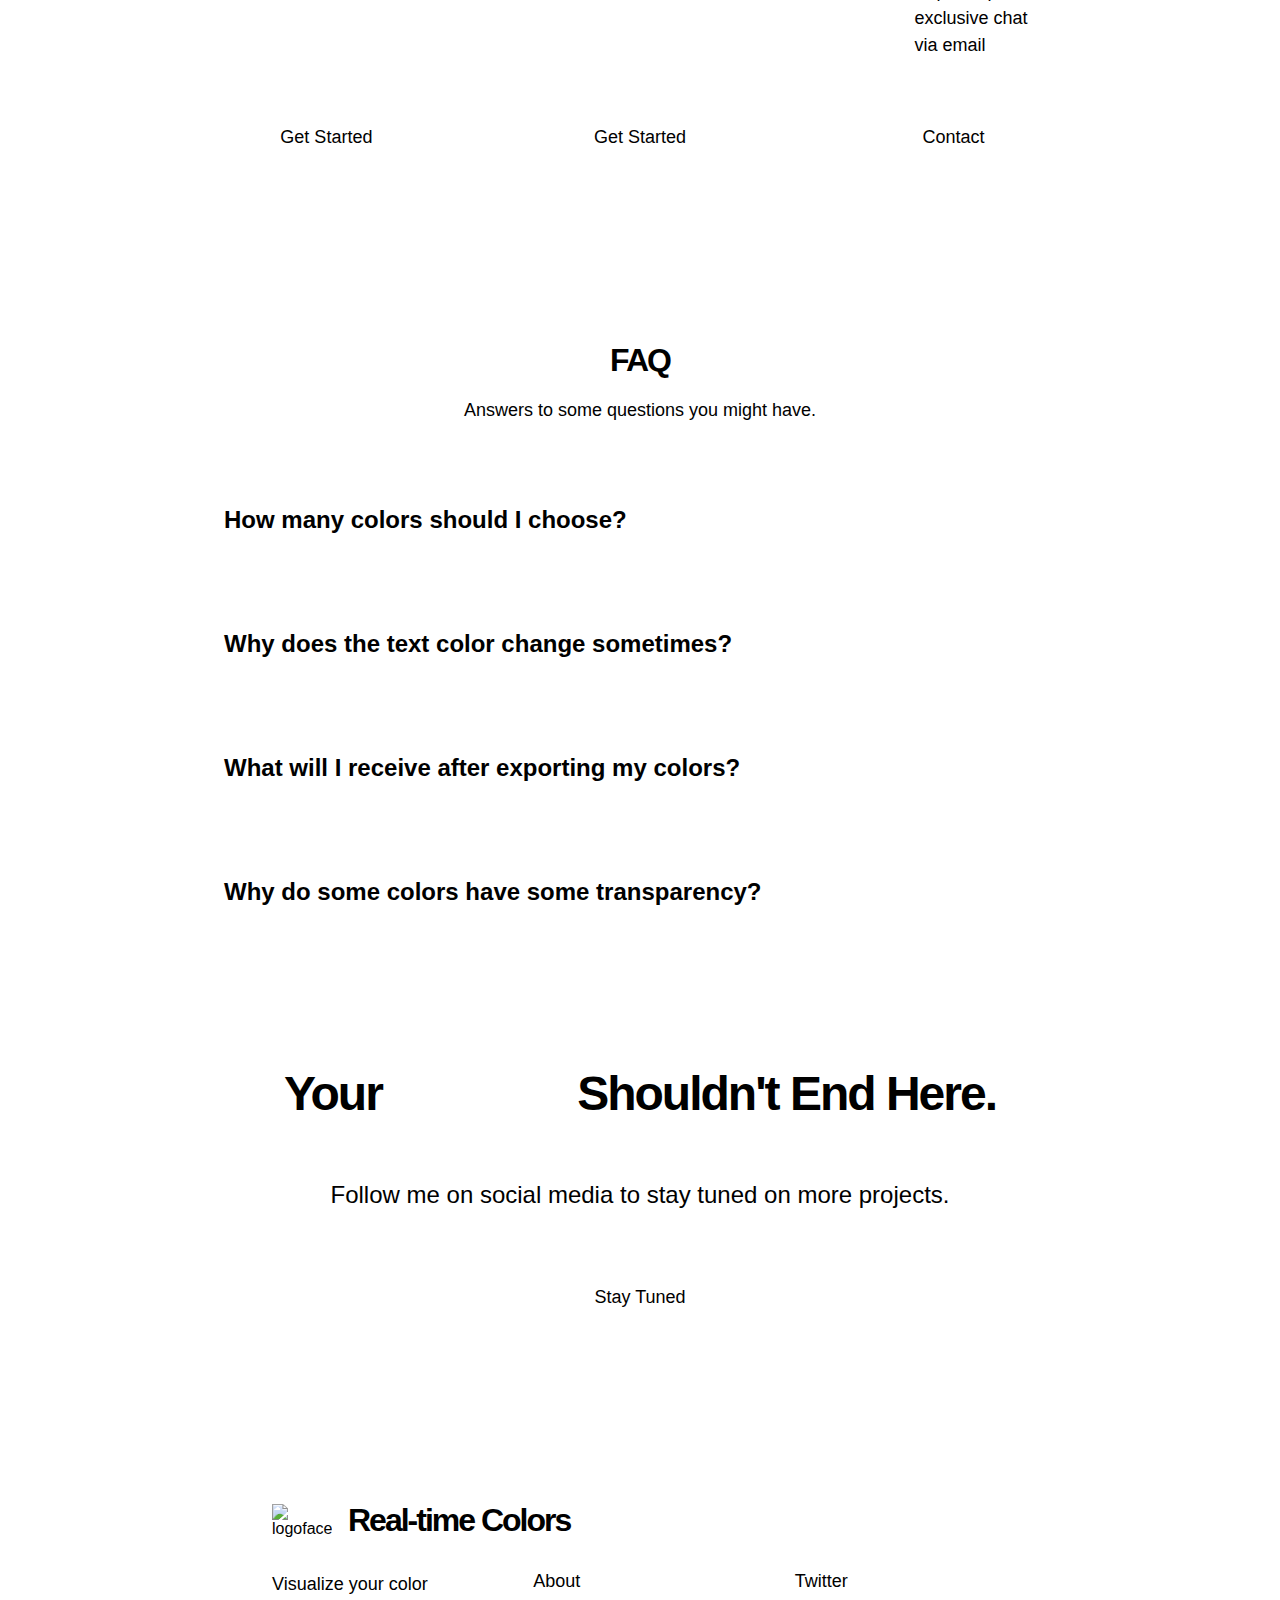
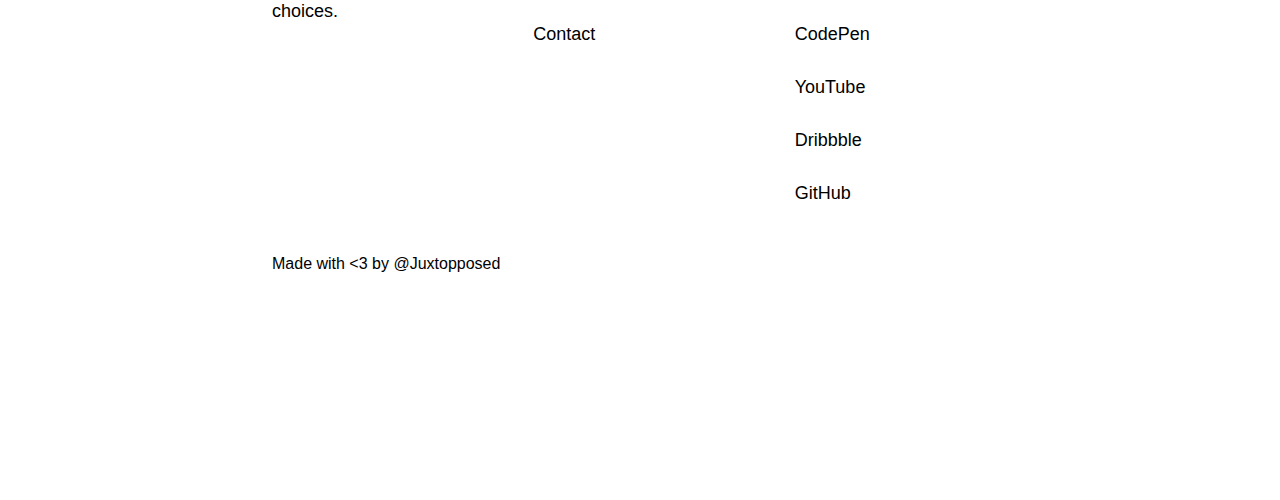
==== commit cef6c26d: "Add files via upload" ====
--- a/index.html
+++ b/index.html
@@ -7,11 +7,11 @@
         <meta name="viewport" content="width=device-width, initial-scale=1.0">
         <meta http-equiv="Cache-control" content="max-age=31536000">
         <meta http-equiv="Content-Type" content="text/html; charset=UTF-8">
-        <link rel="stylesheet" href="/styles.css">
+        <link rel="stylesheet" href="styles.css">
         <link rel="preconnect" href="https://rsms.me/">
         <link rel="stylesheet" href="https://rsms.me/inter/inter.css">
         <link rel="stylesheet" href="https://cdnjs.cloudflare.com/ajax/libs/font-awesome/4.7.0/css/font-awesome.min.css">
-        <link rel="icon" type="image/x-icon" href="/images/favicon.png">
+        <link rel="icon" type="image/x-icon" href="images/favicon.png">
     </head>
 
     <body>
@@ -19,7 +19,7 @@
         <nav>
             <div class="logo">
                 <img src="images/favicon.png" alt="logoface" class="logoface">
-                <a href="#"><h2 class="sitename">Real-time Colors</h2></a>
+                <a href="https://realtimecolors.com/"><h2 class="sitename">Real-time Colors</h2></a>
             </div>
 
             <div class="menu">
@@ -322,7 +322,7 @@
             <div class="footer" id="footer">
                 <div class="logo">
                     <img src="images/favicon.png" alt="logoface" class="logoface">
-                    <a href="#"><h2 class="sitename reversed">Real-time Colors</h2></a>
+                    <a href="https://realtimecolors.com/"><h2 class="sitename reversed">Real-time Colors</h2></a>
                 </div>
                 <div class="footer-cols">
                     <div class="footer-col">
@@ -372,8 +372,13 @@
                     <label for="accent">Accent</label>
                 </div>
     
-                <div class="option export">
-                    <div id="export">Export</div>
+                <div class="option export" id="export">
+                    <div>Export</div>
+                    <i class="fa fa-solid fa-download"></i>
+                </div>
+
+                <div class="option randomize" id="randomize">
+                    <div>Randomize</div>
                     <i class="fa fa-solid fa-download"></i>
                 </div>
             </div>
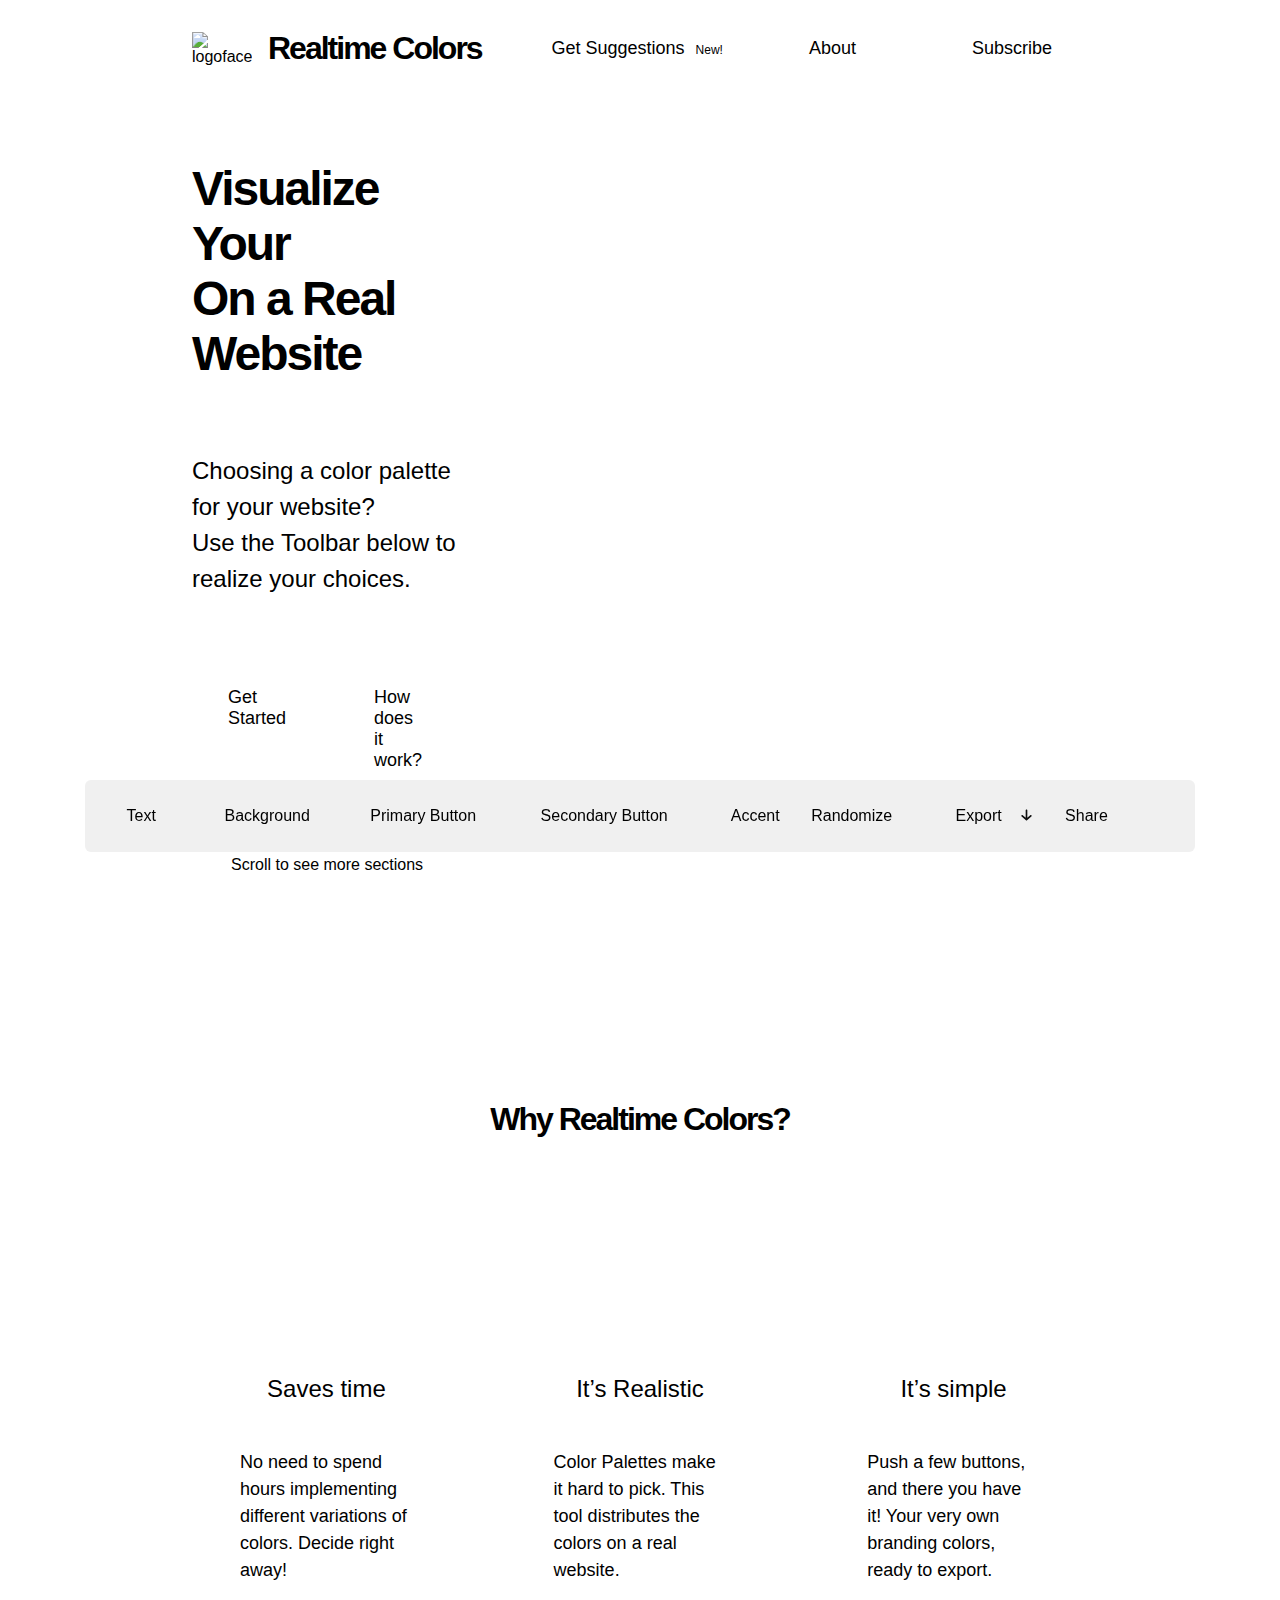
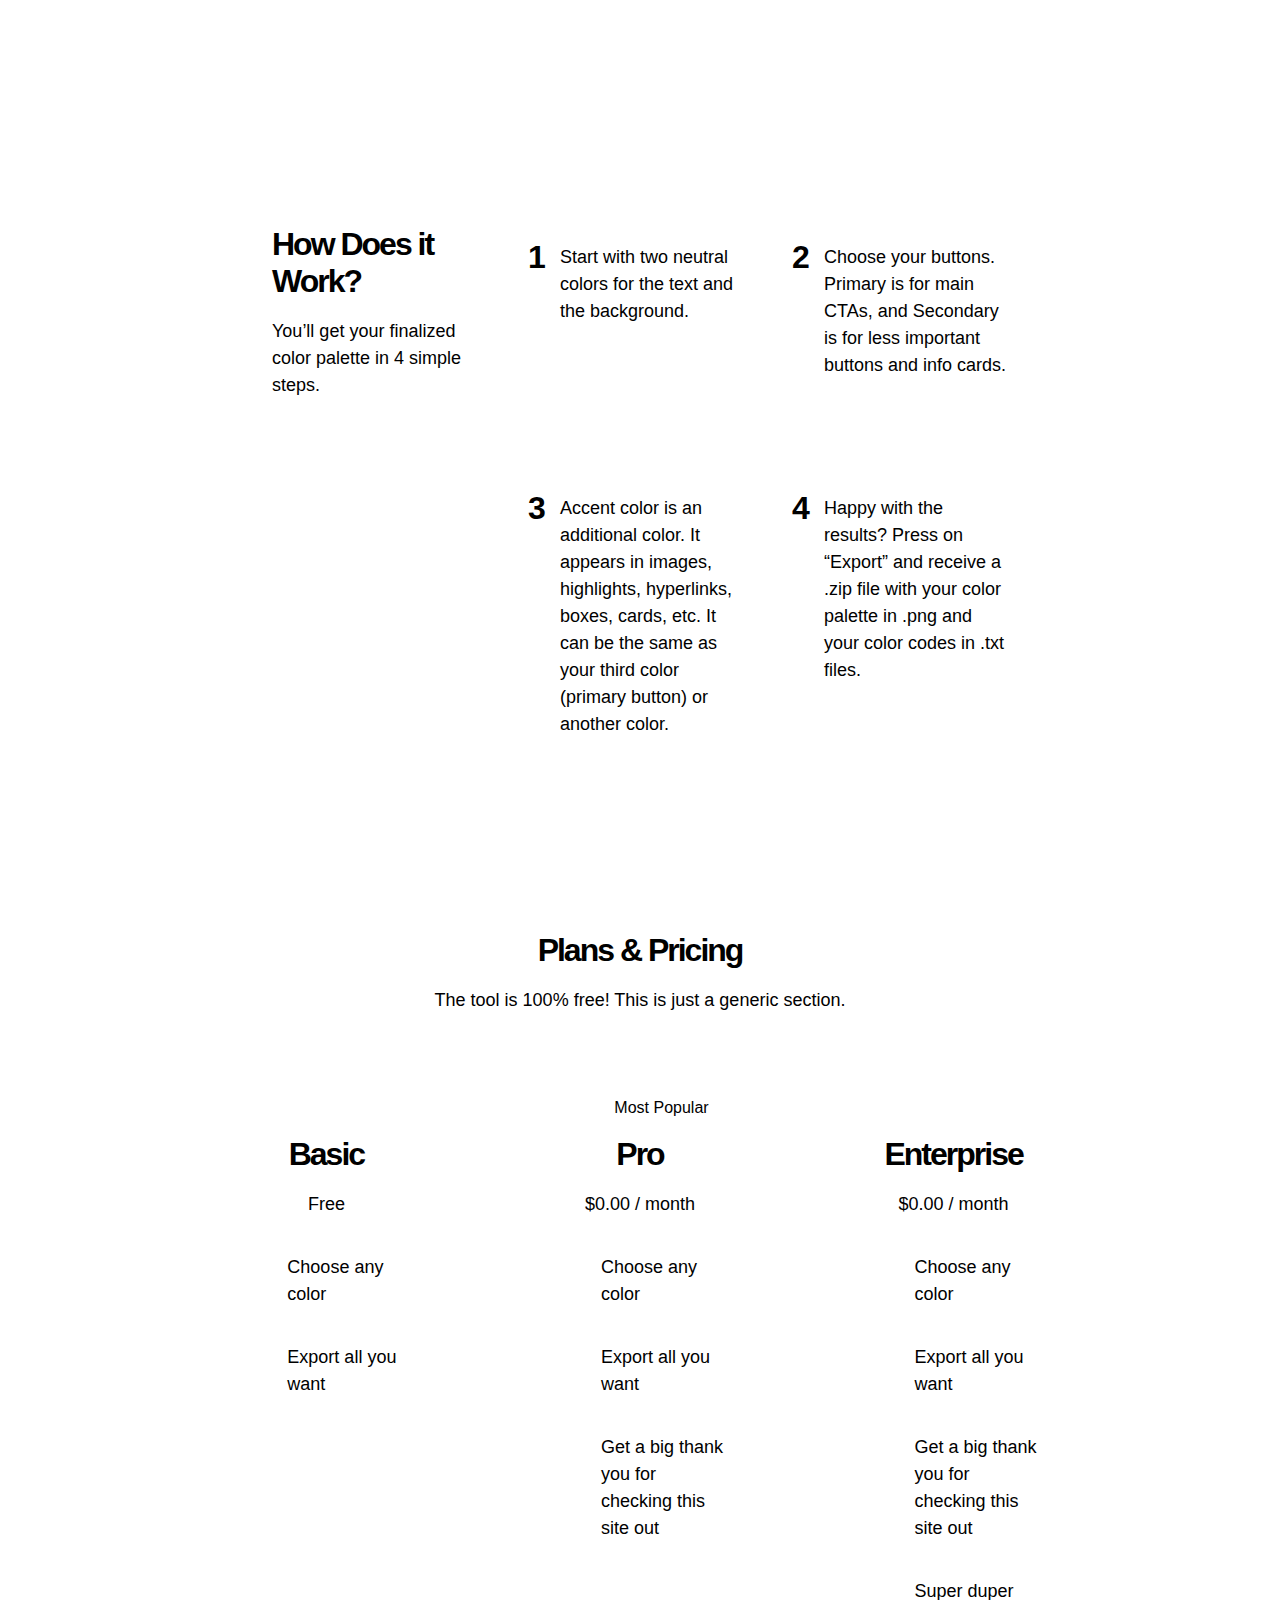
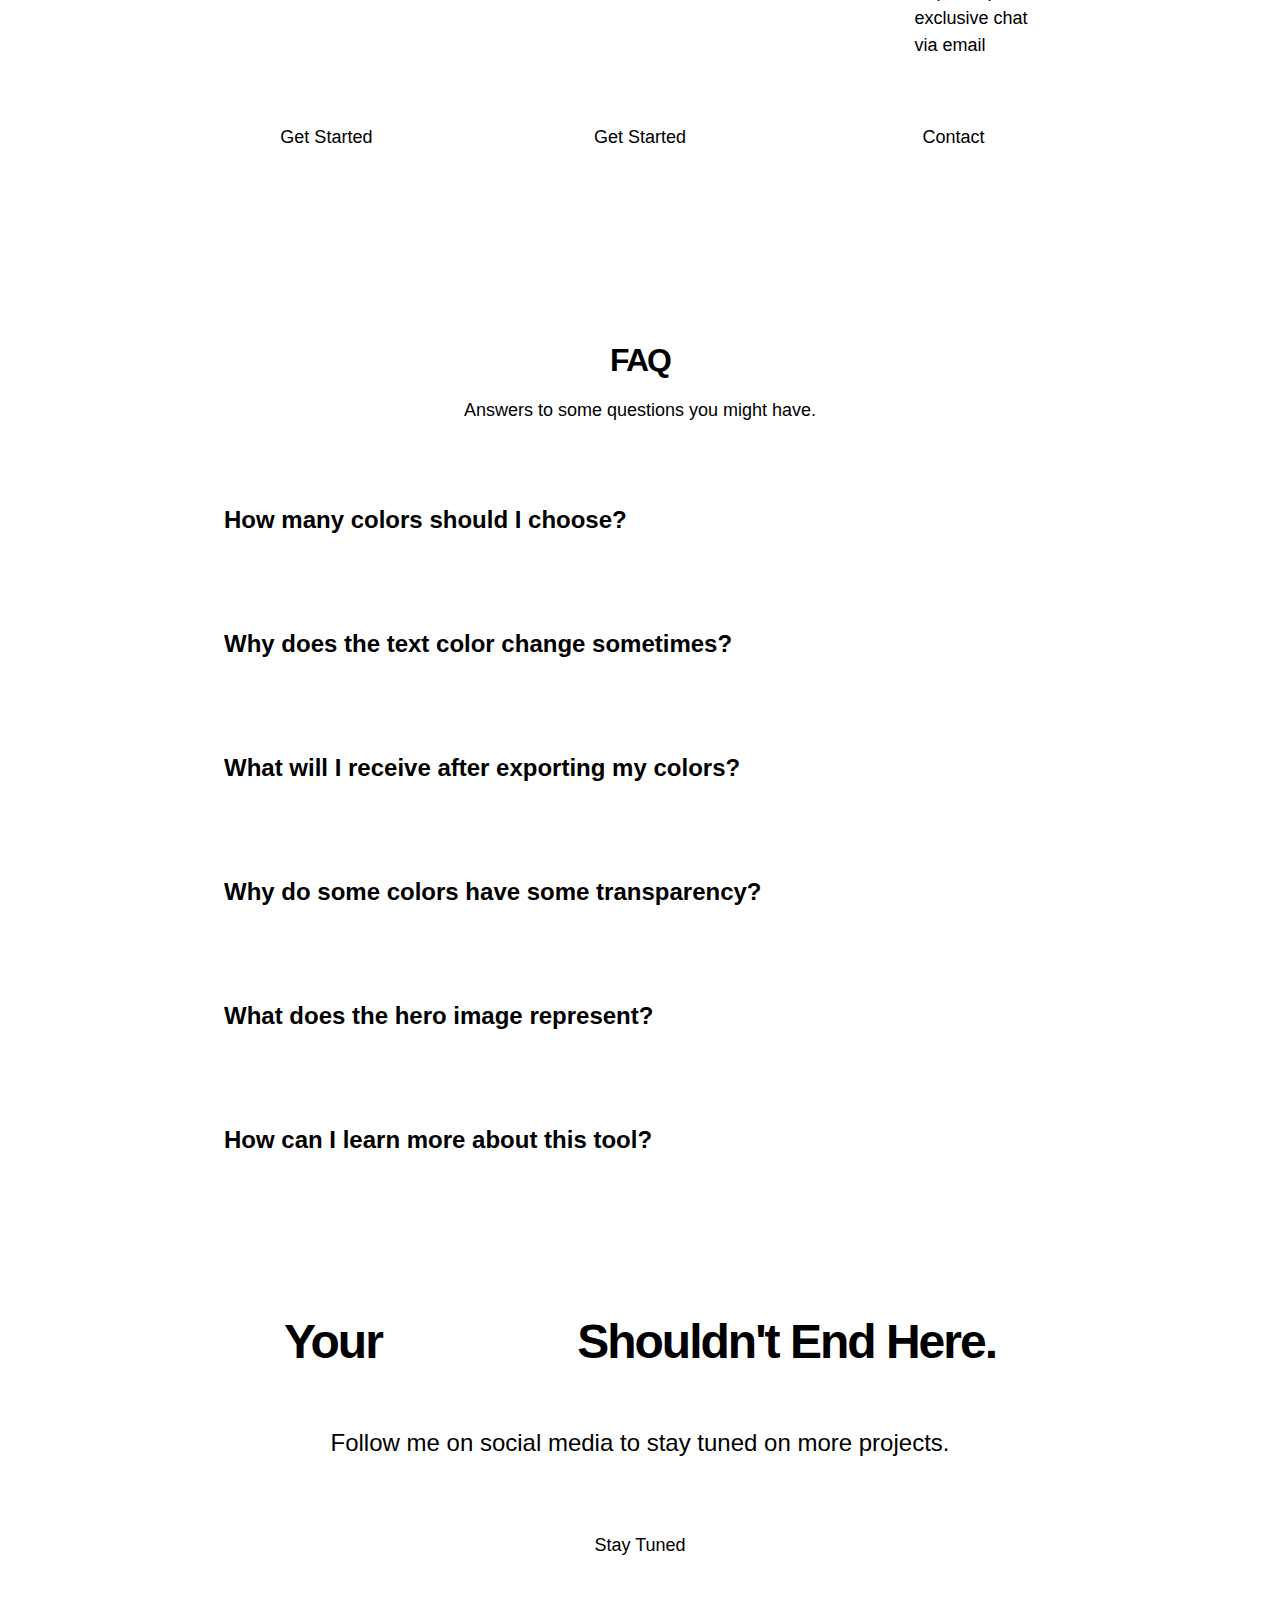
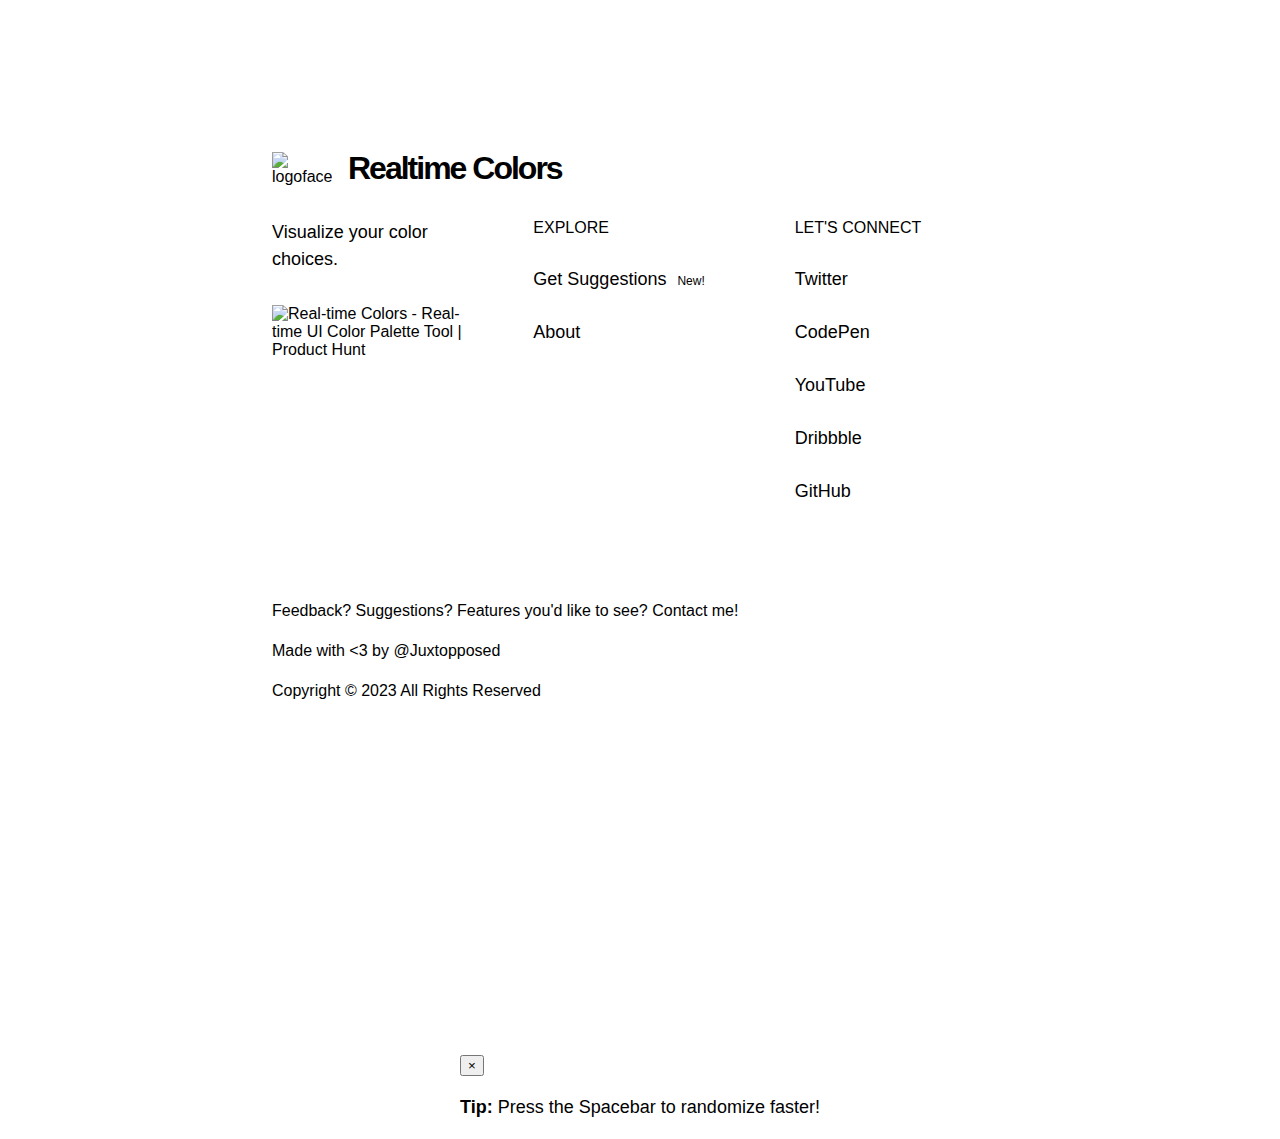
==== commit 0271b631: "Add files via upload" ====
--- a/index.html
+++ b/index.html
@@ -1,7 +1,7 @@
 <!DOCTYPE HTML>
 <html lang="en" data-theme="light">
     <head>
-        <title>Real-time Colors</title>
+        <title>Realtime Colors</title>
         <meta name="description" content="A tool to visualize color choices and color palettes on a real website to help with branding and UI design decision making.">
         <meta name="keywords" content="colorpicker, color palettes, color theory, UI design, UX design, brand styleguide">
         <meta name="viewport" content="width=device-width, initial-scale=1.0">
@@ -12,21 +12,30 @@
         <link rel="stylesheet" href="https://rsms.me/inter/inter.css">
         <link rel="stylesheet" href="https://cdnjs.cloudflare.com/ajax/libs/font-awesome/4.7.0/css/font-awesome.min.css">
         <link rel="icon" type="image/x-icon" href="images/favicon.png">
+
+        <script async src="https://www.googletagmanager.com/gtag/js?id=G-7300FPX4EJ"></script>
+        <script>
+        window.dataLayer = window.dataLayer || [];
+        function gtag(){dataLayer.push(arguments);}
+        gtag('js', new Date());
+
+        gtag('config', 'G-7300FPX4EJ');
+        </script>
     </head>
 
     <body>
 
         <nav>
             <div class="logo">
-                <img src="images/favicon.png" alt="logoface" class="logoface">
-                <a href="https://realtimecolors.com/"><h2 class="sitename">Real-time Colors</h2></a>
+                <img src="https://juxtopposed.github.io/realtimecolors/images/favicon.png" alt="logoface" class="logoface">
+                <a href="https://realtimecolors.com/"><h2 class="sitename">Realtime Colors</h2></a>
             </div>
 
             <div class="menu">
-                <a href="#" class="menu-item">About</a>
+                <a href="get-suggestions" class="menu-item">Get Suggestions <span style="background-color: var(--primary); padding: 0.5em; border-radius: 5px; font-size: 12px; color: var(--secondary);"> New!</span></a>
+                <a href="about" class="menu-item">About</a>
                 <!-- <a href="#" class="menu-item">Blog</a> -->
-                <a href="#" class="menu-item">Contact</a>
-                <a href="#sub" class="primary-button">Subscribe</a>
+                <a href="#sub" class="primary-button menu-item-font">Subscribe</a>
             </div>
         </nav>
 
@@ -47,7 +56,8 @@
                 </div>
             </div>
             <div class="hero-img">
-                <svg xmlns="http://www.w3.org/2000/svg" width="652" height="644" viewBox="0 0 652 644" fill="none" class="mondrian">
+                <!-- previous -->
+                <!-- <svg xmlns="http://www.w3.org/2000/svg" width="652" height="644" viewBox="0 0 652 644" fill="none" class="mondrian">
                     <rect x="4.69366" y="4" width="643.306" height="636" stroke="var(--secondary)" stroke-width="8"/>
                     <rect x="5" y="4" width="154.827" height="70.282" fill="var(--secbuttn)" stroke="var(--secondary)" stroke-width="8"/>
                     <rect x="411" y="4" width="202" height="67" fill="var(--accent)" stroke="var(--secondary)" stroke-width="8"/>
@@ -69,18 +79,48 @@
                     <rect x="5" y="72" width="71" height="167" fill="var(--secondary)" stroke="var(--secondary)" stroke-width="8"/>
                     <rect x="5" y="238" width="71" height="251" fill="var(--secbuttn)" stroke="var(--secondary)" stroke-width="8"/>
                     <rect x="4.69366" y="487.261" width="71.3258" height="152.739" fill="var(--accent)" stroke="var(--secondary)" stroke-width="8"/>
-                    </svg>
+                </svg> -->
+
+                <a href="#mondrian-info" id="mondrian-info-icon">
+                    <svg xmlns="http://www.w3.org/2000/svg" width="20" height="20" viewBox="0 0 20 20" fill="none">
+                        <path d="M9.06818 14.2259V7.6804H10.8835V14.2259H9.06818ZM9.98011 6.83665C9.71023 6.83665 9.47869 6.74716 9.28551 6.56818C9.09517 6.38636 9 6.16903 9 5.91619C9 5.66619 9.09517 5.4517 9.28551 5.27273C9.47869 5.09091 9.71023 5 9.98011 5C10.25 5 10.4801 5.09091 10.6705 5.27273C10.8636 5.4517 10.9602 5.66619 10.9602 5.91619C10.9602 6.16903 10.8636 6.38636 10.6705 6.56818C10.4801 6.74716 10.25 6.83665 9.98011 6.83665Z" fill="var(--primary)"/>
+                        <circle cx="10" cy="10" r="9.44118" stroke="var(--primary)" stroke-width="1.11765"/>
+                    </svg>
+                </a>
+                <svg xmlns="http://www.w3.org/2000/svg" width="652" height="644" viewBox="0 0 652 644" fill="none" class="mondrian">
+                    <rect opacity="0.05" x="1" width="163" height="60" rx="10" fill="var(--primary)"/>
+                    <rect x="424" width="193" height="60" rx="10" fill="var(--secbuttn)"/>
+                    <rect x="424" y="68" width="193" height="175" rx="10" fill="var(--secbuttn)"/>
+                    <rect opacity="0.2" x="424" y="401" width="193" height="79" rx="10" fill="var(--primbuttn)"/>
+                    <rect x="255" y="626" width="362" height="18" rx="9" fill="var(--secondary)"/>
+                    <rect x="80" y="579" width="166" height="65" rx="10" fill="var(--secondary)"/>
+                    <rect x="255" y="579" width="160" height="40" rx="10" fill="var(--primary)"/>
+                    <rect opacity="0.05" x="255" y="490" width="160" height="80" rx="10" fill="var(--primary)"/>
+                    <rect opacity="0.05" x="255" y="400" width="160" height="80" rx="10" fill="var(--primary)"/>
+                    <rect x="80" y="68" width="335" height="324" rx="10" fill="var(--primbuttn)"/>
+                    <rect x="80" y="401" width="166" height="169" rx="10" fill="var(--primary)"/>
+                    <rect x="424" y="490" width="193" height="129" rx="10" fill="var(--accent)"/>
+                    <rect x="626" y="490" width="26" height="154" rx="10" fill="var(--primbuttn)"/>
+                    <rect x="424" y="252" width="91" height="140" rx="10" fill="var(--secondary)"/>
+                    <rect x="524" y="252" width="93" height="140" rx="10" fill="var(--secondary)"/>
+                    <rect opacity="0.05" x="626" width="26" height="480" rx="10" fill="var(--primary)"/>
+                    <rect x="173" width="242" height="60" rx="10" fill="var(--secondary)"/>
+                    <rect x="1" y="68" width="70" height="157" rx="10" fill="var(--secondary)"/>
+                    <rect opacity="0.05" x="1" y="234" width="70" height="259" rx="10" fill="var(--primary)"/>
+                    <rect x="1" y="502" width="70" height="142" rx="10" fill="var(--secbuttn)"/>
+                </svg>
+                
             </div>
         </div>
 
         <main>
             <div class="part1" id="why">
-                <h2>Why Real-time Colors?</h2>
+                <h2>Why Realtime Colors?</h2>
                 <div class="part1-cards">
                     <div class="part1-card">
                         <svg width="117" height="117" viewBox="0 0 117 117" fill="none" style="z-index: 5;" class="part1-card-img">
                             <circle cx="58.5" cy="58.5" r="58.5" fill="var(--secondary)"/>
-                            <path fill-rule="evenodd" clip-rule="evenodd" d="M89.4669 8.85912L58.0465 63.9419L2.44746 41.7023C9.66585 17.5806 32.0298 0 58.5 0C69.872 0 80.4861 3.24483 89.4669 8.85912Z" fill="var(--primbuttn)"/>
+                            <path fill-rule="evenodd" clip-rule="evenodd" d="M89.4669 8.85912L58.0465 63.9419L2.44746 41.7023C9.66585 17.5806 32.0298 0 58.5 0C69.872 0 80.4861 3.24483 89.4669 8.85912Z" fill="var(--primbuttn)" fill-opacity="0.6"/>
                             <path d="M81.5 22.5L57.1395 64.8489L32 53.5" stroke="var(--primary)" stroke-width="7.25581"/>
                         </svg>
                         <p class="subtitle highlight">Saves time</p>
@@ -91,8 +131,8 @@
                     <div class="part1-card">
                         <svg width="112" height="114" viewBox="0 0 112 114" fill="none" style="z-index: 5;" class="part1-card-img">
                             <rect width="58" height="58" fill="var(--secondary)"/>
-                            <rect x="69" y="25" width="33" height="33" fill="var(--primbuttn)"/>
-                            <rect x="69" y="71" width="43" height="43" fill="var(--primary)" fill-opacity="0.1"/>
+                            <rect x="69" y="25" width="33" height="33" fill="var(--primbuttn)" fill-opacity="0.6"/>
+                            <rect x="69" y="71" width="43" height="43" fill="var(--primary)" fill-opacity="0.2"/>
                             <rect x="20" y="70" width="38" height="39" fill="var(--primary)"/>
                         </svg>
                         <p class="subtitle highlight">It’s Realistic</p>
@@ -102,7 +142,7 @@
     
                     <div class="part1-card">
                         <svg width="179" height="89" viewBox="0 0 179 89" fill="none" style="z-index: 5;" class="part1-card-img">
-                            <rect y="26" width="154" height="63" fill="var(--primbuttn)"/>
+                            <rect y="26" width="154" height="63" fill="var(--primbuttn)" fill-opacity="0.6"/>
                             <path d="M142 15.5V0" stroke="var(--primary)" stroke-width="8"/>
                             <path d="M163 34L178.5 34" stroke="var(--primary)" stroke-width="8"/>
                             <path d="M158 19.5L170.5 7" stroke="var(--primary)" stroke-width="8"/>
@@ -294,11 +334,24 @@
                             </svg>
                         </div>
                         <div class="faq-a">
-                            <p>This website allows you to choose only opaque colors. However, to make the design more appealing, I’ve make some parts more transparent by adding a bit of opacity to them. Of course, you can use these colors however you want in your own projects.</p>
-                        </div>
-                    </div> 
-
-                    <!-- <div class="faq">
+                            <p>This website allows you to choose only opaque colors. However, to make the design more appealing, I’ve made some parts more transparent by adding a bit of opacity to them. Of course, you can use these colors however you want in your own projects.</p>
+                        </div>
+                    </div> 
+
+                    <div class="faq mondrian-faq" id="mondrian-info">
+                        <div class="faq-q">
+                            <h3>What does the hero image represent?</h3>
+                            <svg width="23" height="23" viewBox="0 0 23 23" fill="none" class="faq-icon mondrian-icon">
+                                <path d="M11.5 0L11.5 23" stroke="var(--accent)" stroke-width="6"/>
+                                <path d="M23 11.5L-2.38419e-07 11.5" stroke="var(--accent)" stroke-width="6"/>
+                            </svg>
+                        </div>
+                        <div class="faq-a mondrian-answer">
+                            <p>The hero image is inspired by Piet Mondrian's <b>Composition with Large Red Plane, Yellow, Black, Grey and Blue</b>. This composition keeps the ratio of the main colors (red, blue, and yellow) very close to the 60-30-10 rule of UI design. This is mainly why I've chosen this composition to visualize the distribution of the colors on the page.</p>
+                        </div>
+                    </div> 
+
+                    <div class="faq">
                         <div class="faq-q">
                             <h3>How can I learn more about this tool?</h3>
                             <svg width="23" height="23" viewBox="0 0 23 23" fill="none" class="faq-icon">
@@ -307,9 +360,9 @@
                             </svg>
                         </div>
                         <div class="faq-a">
-                            <p>You can email me any questions you might have. Find out how to contact me from HERE.<br>You can also read more about the color theory and other cool things on the blog (coming soon)!</p>
-                        </div>
-                    </div>  -->
+                            <p>You can find more information about Realtime Colors on the <a href="about" target="_blank" class="link">About</a> page. You can also <a href="mailto:juxtopposed.me@gmail.com" target="_blank" class="link">email me</a> any questions you might have.</p>
+                        </div>
+                    </div> 
                 </div>
             </div>
 
@@ -321,67 +374,112 @@
 
             <div class="footer" id="footer">
                 <div class="logo">
-                    <img src="images/favicon.png" alt="logoface" class="logoface">
-                    <a href="https://realtimecolors.com/"><h2 class="sitename reversed">Real-time Colors</h2></a>
+                    <img src="https://juxtopposed.github.io/realtimecolors/images/favicon.png" alt="logoface" class="logoface">
+                    <a href="https://realtimecolors.com/"><h2 class="sitename reversed">Realtime Colors</h2></a>
                 </div>
                 <div class="footer-cols">
                     <div class="footer-col">
                         <p style="margin: 0;">Visualize your color choices.</p>
+                        <a href="https://www.producthunt.com/posts/real-time-colors?utm_source=badge-featured&utm_medium=badge&utm_souce=badge-real&#0045;time&#0045;colors" target="_blank"><img src="https://api.producthunt.com/widgets/embed-image/v1/featured.svg?post_id=390080&theme=dark" alt="Real&#0045;time&#0032;Colors - Real&#0045;time&#0032;UI&#0032;Color&#0032;Palette&#0032;Tool | Product Hunt" style="width: 250px; height: 54px;" width="250" height="54" /></a>
                     </div>
 
                     <div class="footer-col">
-                        <a href="#" class="menu-item reversed">About</a>
+                        <div class="reversed sub menu-item-header">EXPLORE</div>
+                        <a href="get-suggestions" class="menu-item">Get Suggestions <span style="background-color: var(--secondary); padding: 0.5em; border-radius: 5px; font-size: 12px; color: var(--primary);"> New!</span></a>
+                        <a href="about" class="menu-item reversed">About</a>
                         <!-- <a href="#" class="menu-item reversed">Blog</a> -->
-                        <a href="#" class="menu-item reversed">Contact</a>
                     </div>
 
                     <div class="footer-col">
+                        <div class="reversed sub menu-item-header">LET'S CONNECT</div>
                         <a href="https://twitter.com/juxtopposed" class="menu-item reversed" target="_blank">Twitter</a>
                         <a href="https://codepen.io/Juxtopposed" target="_blank" class="menu-item reversed">CodePen</a>
                         <a href="https://www.youtube.com/@juxtopposed" target="_blank" class="menu-item reversed">YouTube</a>
-                        <a href="https://dribbble.com/nararjb" target="_blank" class="menu-item reversed">Dribbble</a>
+                        <a href="https://dribbble.com/juxtopposed" target="_blank" class="menu-item reversed">Dribbble</a>
                         <a href="https://github.com/juxtopposed" target="_blank" class="menu-item reversed">GitHub</a>
                     </div>
                 </div>
-                <p class="sub">Made with <3 by @Juxtopposed</p>
+                <div style="width: 100%; height: 1px; background-color: var(--secondary); opacity: 20%; margin-top: 1em;"></div>
+                <div>
+                    <p class="sub">Feedback? Suggestions? Features you'd like to see? <a href="mailto:juxtopposed.me@gmail.com" target="_blank" class="link reversed">Contact me!</a></p>
+                    <p class="sub">Made with <3 by <a href="https://twitter.com/juxtopposed" target="_blank" class="link reversed">@Juxtopposed</a></p>
+                    <p class="sub">Copyright © 2023 All Rights Reserved</p>
+                </div>
+                
             </div>
     
             <div class="toolbar" id="toolbar">
-                <div class="option prim">
+                <div class="option prim rollout">
                     <input type="color" id="prim" name="prim" class="colorpicker" value="#000000">
                     <label for="prim">Text</label>
                 </div>
     
-                <div class="option sec">
+                <div class="option sec rollout">
                     <input type="color" id="sec" name="sec" class="colorpicker" value="#ffffff">
                     <label for="sec">Background</label>
                 </div>
     
-                <div class="option primbuttn">
+                <div class="option primbuttn rollout">
                     <input type="color" id="primbuttn" name="primbuttn" class="colorpicker" value="#4685FF">
                     <label for="primbuttn">Primary Button</label>
                 </div>
     
-                <div class="option secbuttn">
+                <div class="option secbuttn rollout">
                     <input type="color" id="secbuttn" name="secbuttn" class="colorpicker" value="#F2F2F2">
                     <label for="secbuttn">Secondary Button</label>
                 </div>
     
-                <div class="option accent">
+                <div class="option accent rollout">
                     <input type="color" id="accent" name="accent" class="colorpicker" value="#FFB084">
                     <label for="accent">Accent</label>
                 </div>
-    
-                <div class="option export" id="export">
+                
+    
+                
+
+                <div class="option randomize rollout" id="randomize">
+                    <div>Randomize</div>
+                    <svg xmlns="http://www.w3.org/2000/svg" width="33" height="31" viewBox="0 0 33 31" fill="none">
+                        <rect x="4.06797" y="2.90574" width="24.4083" height="24.4083" rx="3.84742" stroke="var(--static2)" stroke-width="1.1623"/>
+                        <circle cx="10.0138" cy="8.85138" r="1.87757" fill="var(--static2)"/>
+                        <circle cx="22.5306" cy="8.85138" r="1.87757" transform="rotate(90 22.5306 8.85138)" fill="var(--static2)"/>
+                        <circle cx="16.2718" cy="15.11" r="1.87757" transform="rotate(90 16.2718 15.11)" fill="var(--static2)"/>
+                        <circle cx="22.5304" cy="21.3685" r="1.87757" fill="var(--static2)"/>
+                        <circle cx="10.014" cy="21.3685" r="1.87757" transform="rotate(90 10.014 21.3685)" fill="var(--static2)"/>
+                    </svg>
+                </div>
+
+                <div class="option export rollout" id="export">
                     <div>Export</div>
-                    <i class="fa fa-solid fa-download"></i>
-                </div>
-
-                <div class="option randomize" id="randomize">
-                    <div>Randomize</div>
-                    <i class="fa fa-solid fa-download"></i>
-                </div>
-            </div>
+                    <svg xmlns="http://www.w3.org/2000/svg" width="33" height="32" viewBox="0 0 33 32" fill="none">
+                        <path d="M17.3248 17.8251V10.2169C17.3248 9.98865 17.2335 9.78186 17.0831 9.63415C16.9328 9.48376 16.726 9.39246 16.5004 9.39246C16.2721 9.39246 16.0653 9.48376 15.9176 9.63415C15.7672 9.78455 15.6759 9.98865 15.6759 10.2169V17.8251L12.7433 15.2657C12.5741 15.118 12.3593 15.0509 12.1498 15.0616C11.9376 15.0751 11.7335 15.1664 11.5805 15.3356C11.4301 15.5048 11.3629 15.7196 11.3737 15.9291C11.3871 16.1386 11.4784 16.3427 11.6476 16.493L15.9552 20.2528C16.1137 20.3925 16.3124 20.4596 16.5084 20.4596C16.7045 20.4596 16.9005 20.3844 17.0509 20.2448L21.3558 16.485C21.5197 16.3346 21.611 16.1332 21.6244 15.9264C21.6378 15.7169 21.568 15.5048 21.4176 15.3356L21.4122 15.3302C21.2619 15.1637 21.0578 15.0751 20.851 15.0616H20.8483C20.6388 15.0509 20.424 15.118 20.2548 15.2684L17.3248 17.8251Z" fill="#0F0F0F"/>
+                        <rect x="4.109" y="2.93511" width="24.6552" height="24.6552" rx="3.88633" stroke="var(--static2)" stroke-width="1.17406"/>
+                    </svg>
+                </div>
+
+                <div class="option share-link rollout" id="share-link" onclick="copyPageUrl()">
+                    <div class="share-link-buttn">Share</div>
+                    <svg xmlns="http://www.w3.org/2000/svg" width="33" height="31" viewBox="0 0 33 31" fill="none">
+                        <rect x="4.06797" y="2.90574" width="24.4083" height="24.4083" rx="3.84742" stroke="var(--static2)" stroke-width="1.1623"/>
+                        <path d="M12 18.5968H11.6229C10.3391 18.5968 9.29834 17.5561 9.29834 16.2722V9.29842C9.29834 8.01458 10.3391 6.97382 11.6229 6.97382H16.2722C17.556 6.97382 18.5968 8.01458 18.5968 9.29842V16.2722C18.5968 17.5561 17.556 18.5968 16.2722 18.5968H16" stroke="var(--static2)" stroke-width="1.1623"/>
+                        <path d="M20.5 11.623H20.9216C22.2054 11.623 23.2462 12.6638 23.2462 13.9477V20.9215C23.2462 22.2053 22.2054 23.2461 20.9216 23.2461H16.2724C14.9885 23.2461 13.9478 22.2053 13.9478 20.9215V19.7592V13.9477C13.9478 12.6638 14.9885 11.623 16.2724 11.623H16.5" stroke="var(--static2)" stroke-width="1.1623"/>
+                    </svg>
+                </div>
+
+                <div class="option rolloutbutton" id="rolloutbutton">
+                    <svg width="34" height="34" viewBox="0 0 34 34" fill="none">
+                        <path d="M11.5032 20.8392L16.9999 15.3425L22.4965 20.8392C23.049 21.3917 23.9415 21.3917 24.494 20.8392C25.0465 20.2867 25.0465 19.3942 24.494 18.8417L17.9915 12.3392C17.439 11.7867 16.5465 11.7867 15.994 12.3392L9.49152 18.8417C8.93902 19.3942 8.93902 20.2867 9.49152 20.8392C10.044 21.3775 10.9507 21.3917 11.5032 20.8392Z" fill="var(--static2)"/>
+                    </svg>
+                </div>
+
+                
+            </div>
+
+            <div id="tip-bar">
+                <button id="close-btn">&times;</button>
+                <p><b>Tip:</b> Press the Spacebar to randomize faster!</p>
+            </div>
+
         </main>
 
 
@@ -391,5 +489,6 @@
         <script src="script.js"></script>
         <script src="https://cdnjs.cloudflare.com/ajax/libs/jszip/3.5.0/jszip.min.js"></script>
         <script src="https://cdnjs.cloudflare.com/ajax/libs/FileSaver.js/2.0.5/FileSaver.min.js"></script>
+
     </body>
 </html>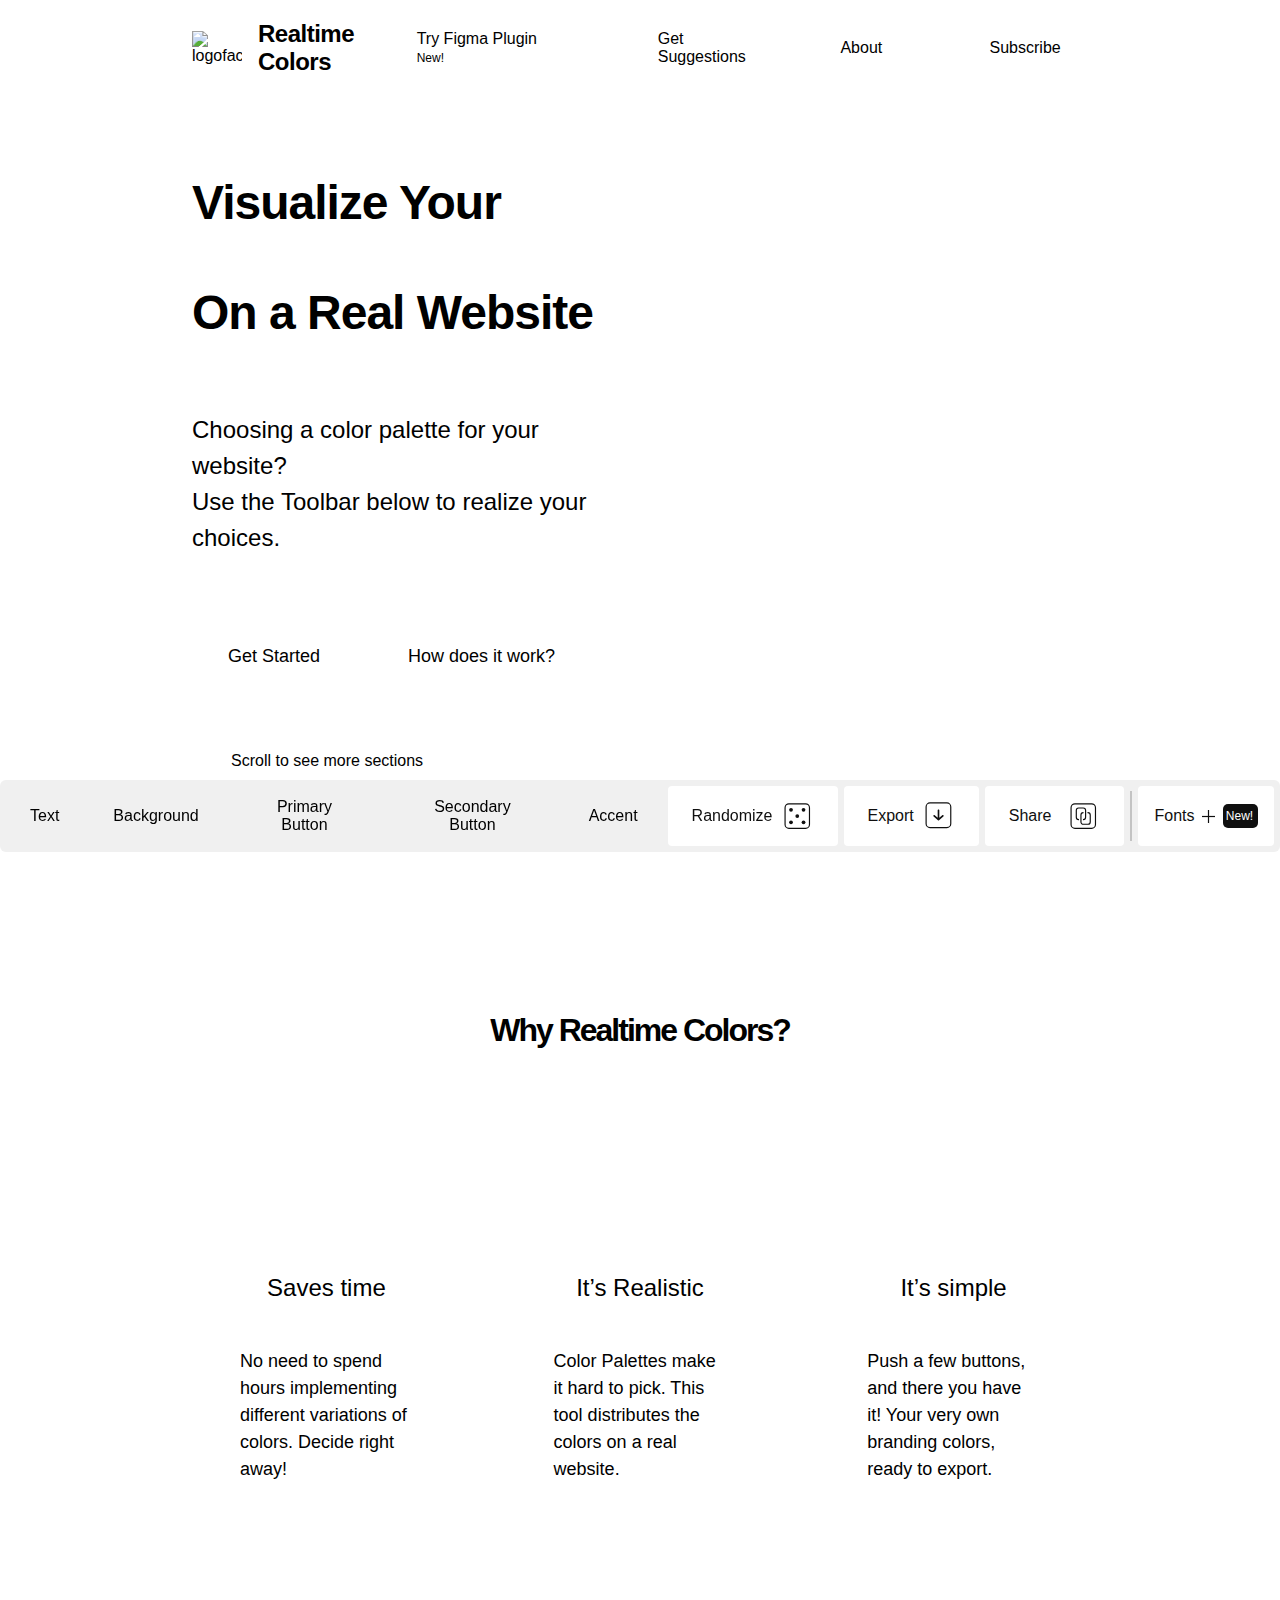
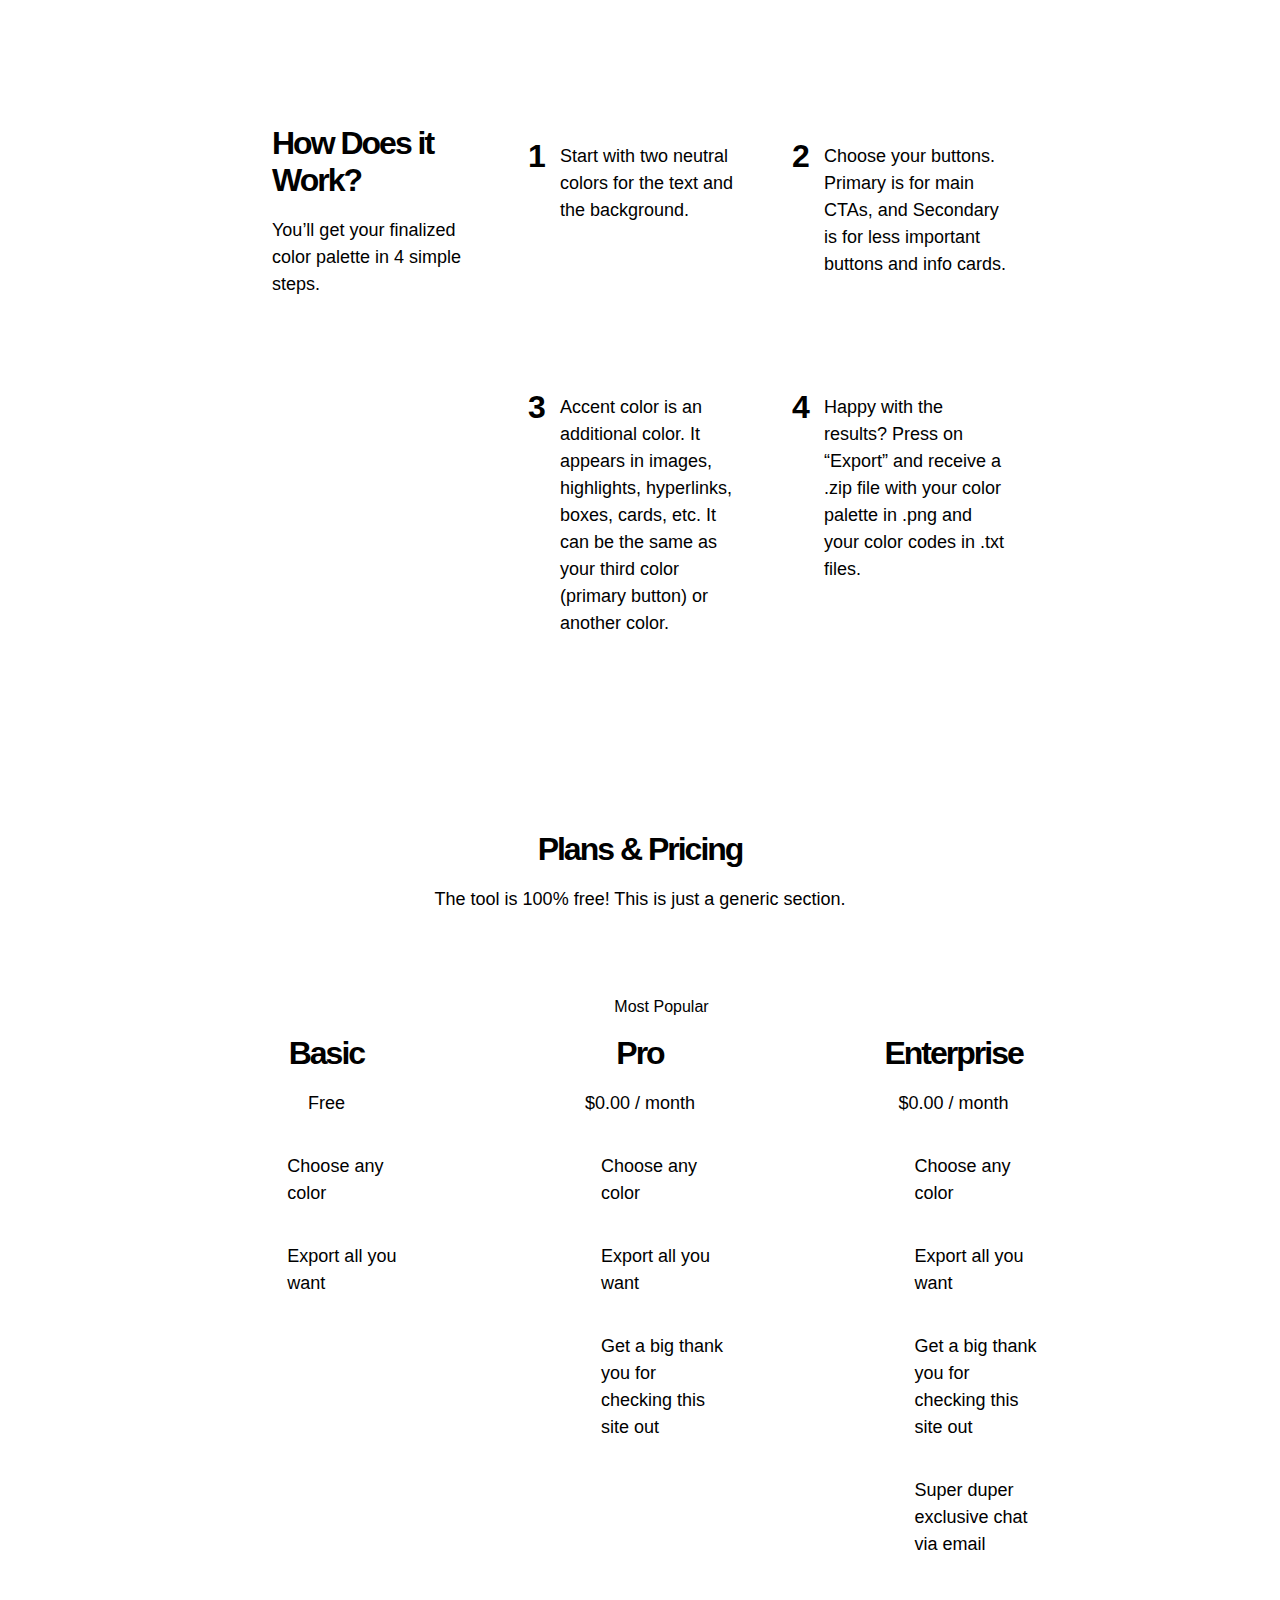
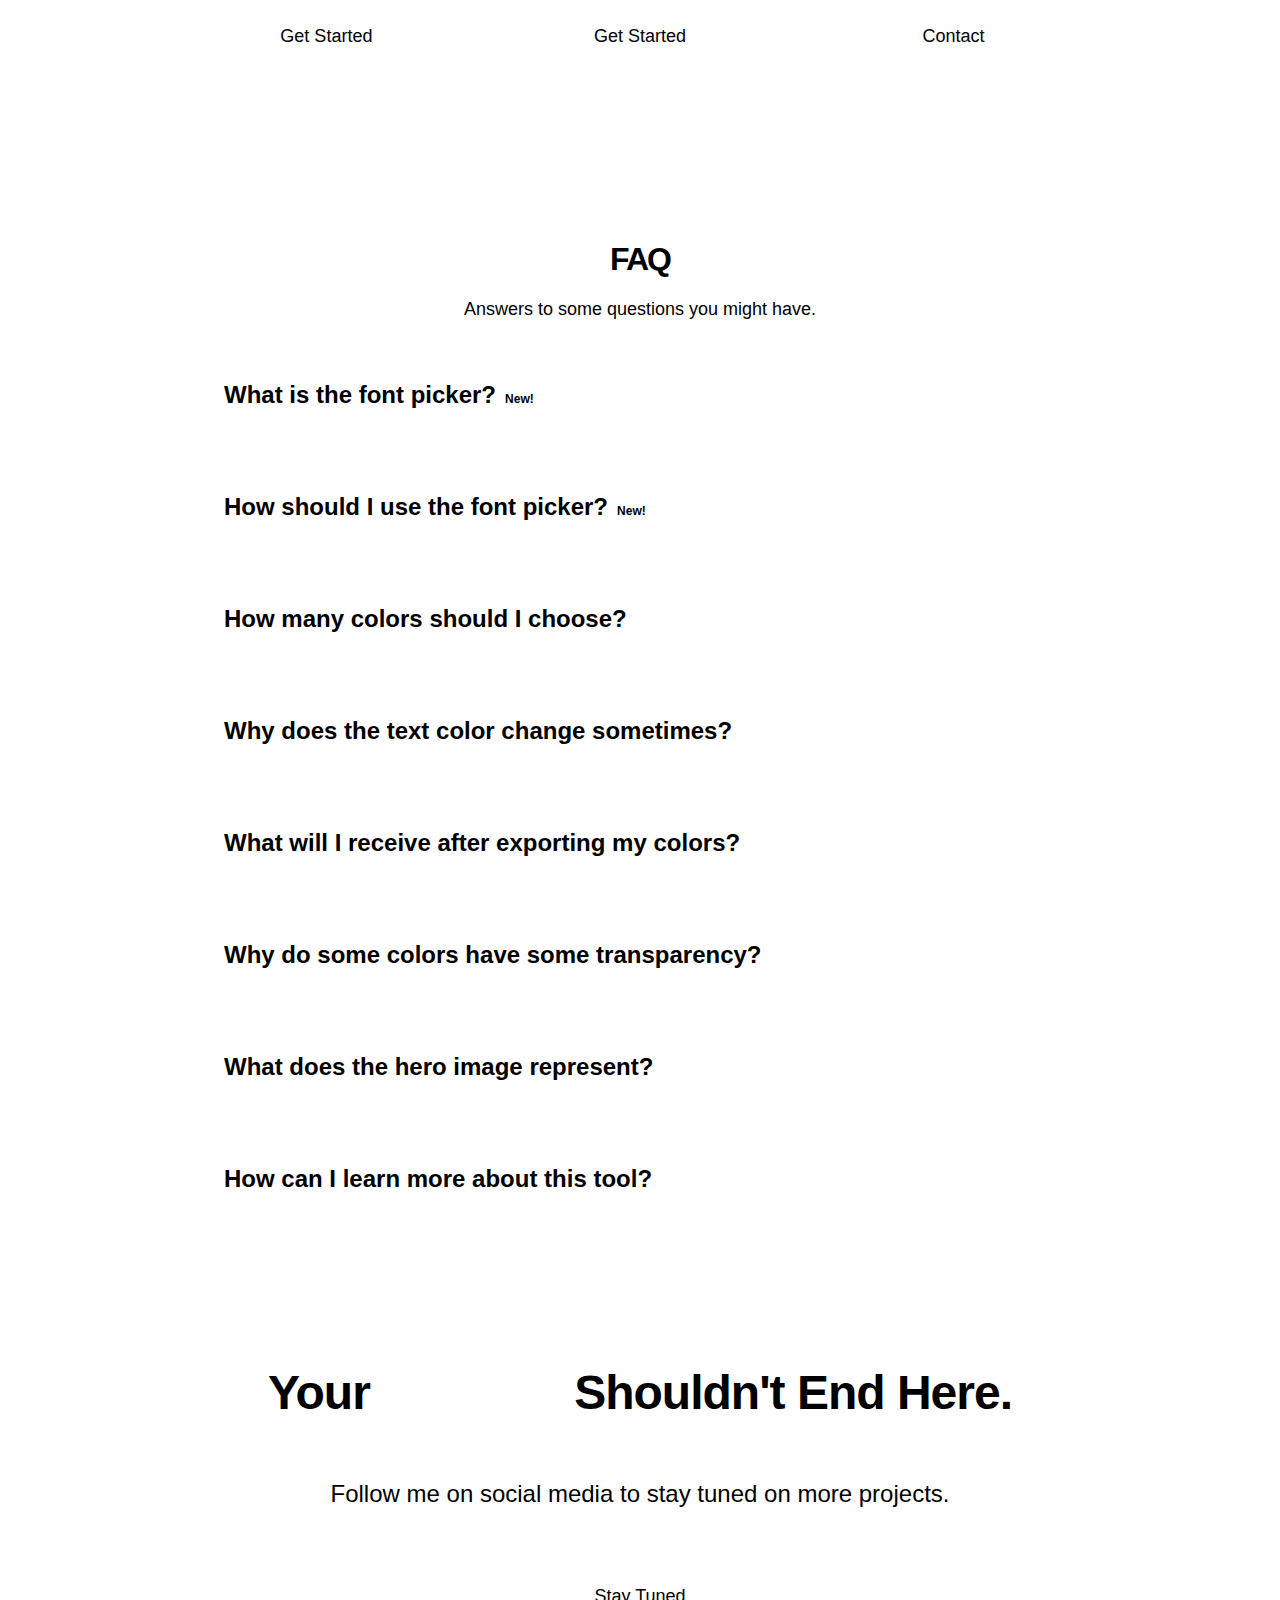
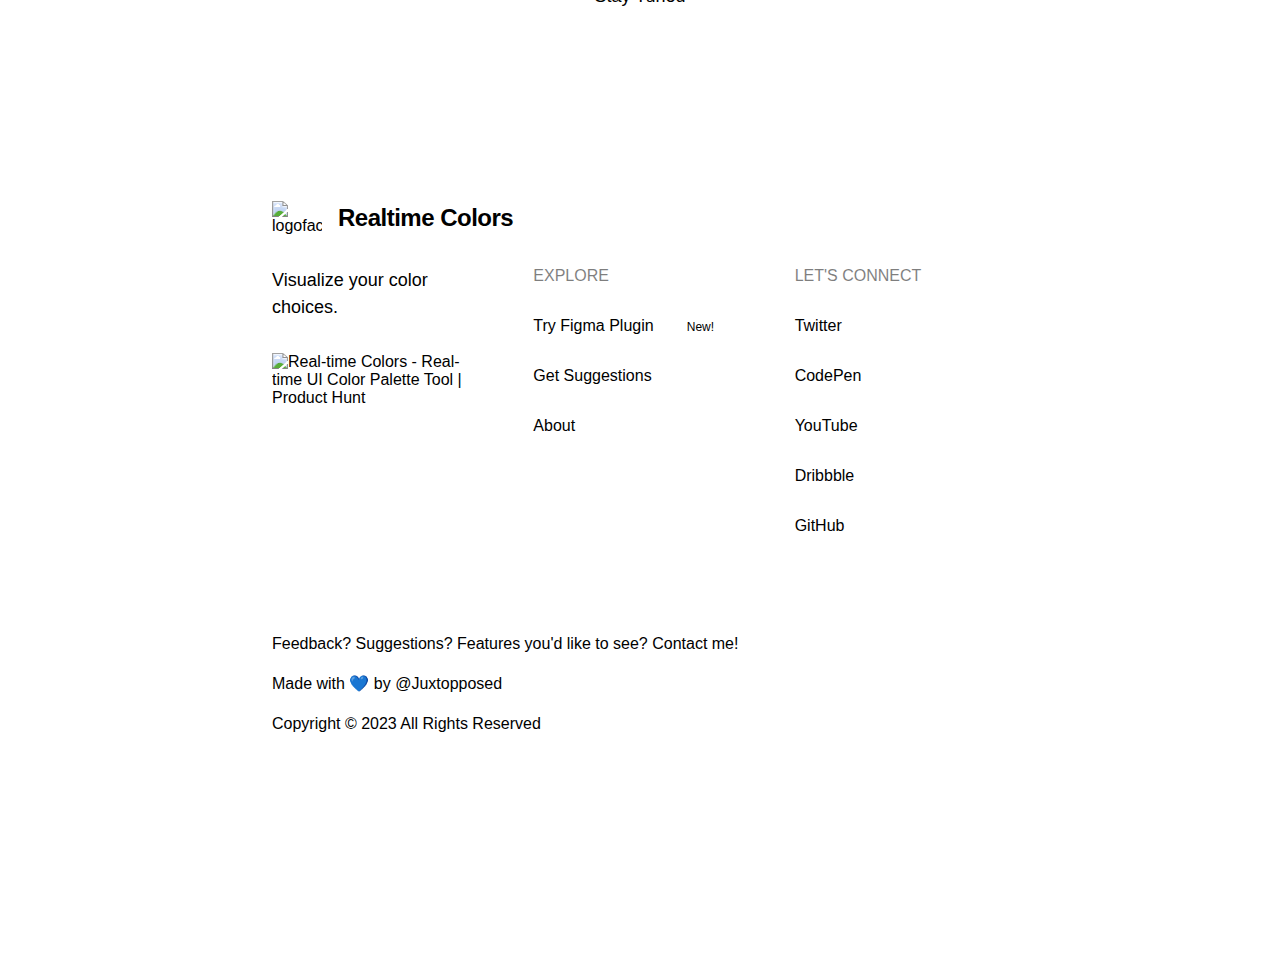
==== commit f27a52c4: "some modifications" ====
--- a/index.html
+++ b/index.html
@@ -1,115 +1,371 @@
-<!DOCTYPE HTML>
+<!DOCTYPE html>
 <html lang="en" data-theme="light">
     <head>
         <title>Realtime Colors</title>
-        <meta name="description" content="A tool to visualize color choices and color palettes on a real website to help with branding and UI design decision making.">
-        <meta name="keywords" content="colorpicker, color palettes, color theory, UI design, UX design, brand styleguide">
-        <meta name="viewport" content="width=device-width, initial-scale=1.0">
-        <meta http-equiv="Cache-control" content="max-age=31536000">
-        <meta http-equiv="Content-Type" content="text/html; charset=UTF-8">
-        <link rel="stylesheet" href="styles.css">
-        <link rel="preconnect" href="https://rsms.me/">
-        <link rel="stylesheet" href="https://rsms.me/inter/inter.css">
-        <link rel="stylesheet" href="https://cdnjs.cloudflare.com/ajax/libs/font-awesome/4.7.0/css/font-awesome.min.css">
-        <link rel="icon" type="image/x-icon" href="images/favicon.png">
-
-        <script async src="https://www.googletagmanager.com/gtag/js?id=G-7300FPX4EJ"></script>
+        <meta
+            name="description"
+            content="A tool to visualize color choices and color palettes on a real website to help with branding and UI design decision making."
+        />
+        <meta
+            name="keywords"
+            content="colorpicker, color palettes, color theory, UI design, UX design, brand styleguide"
+        />
+        <meta name="viewport" content="width=device-width, initial-scale=1.0" />
+        <meta http-equiv="Cache-control" content="max-age=31536000" />
+        <meta http-equiv="Content-Type" content="text/html; charset=UTF-8" />
+        <link rel="stylesheet" href="styles.css" />
+        <link rel="preconnect" href="https://rsms.me/" />
+        <link rel="stylesheet" href="https://rsms.me/inter/inter.css" />
+        <link
+            rel="stylesheet"
+            href="https://cdnjs.cloudflare.com/ajax/libs/font-awesome/4.7.0/css/font-awesome.min.css"
+        />
+        <link rel="icon" type="image/x-icon" href="images/favicon.png" />
+
+        <!-- ################################ -->
+        <meta name="twitter:card" content="summary" />
+        <meta name="twitter:title" content="Realtime Colors" />
+        <meta
+            name="twitter:description"
+            content="A tool to visualize color choices and color palettes on a real website to help with branding and UI design decision making."
+        />
+        <meta name="twitter:image" content="./images/realtime-var.png" />
+
+        <meta property="og:type" content="website" />
+        <meta property="og:url" content="https://realtimecolors.com/" />
+        <meta property="og:title" content="Realtime Colors" />
+        <meta property="og:image" content="./images/realtime-var.png" />
+        <meta
+            property="og:description"
+            content="A tool to visualize color choices and color palettes on a real website to help with branding and UI design decision making."
+        />
+        <meta property="og:image:width" content="1200" />
+        <meta property="og:image:height" content="630" />
+
+        <!-- ################################ -->
+
+        <script
+            async
+            src="https://www.googletagmanager.com/gtag/js?id=G-7300FPX4EJ"
+        ></script>
         <script>
-        window.dataLayer = window.dataLayer || [];
-        function gtag(){dataLayer.push(arguments);}
-        gtag('js', new Date());
-
-        gtag('config', 'G-7300FPX4EJ');
+            window.dataLayer = window.dataLayer || [];
+            function gtag() {
+                dataLayer.push(arguments);
+            }
+            gtag("js", new Date());
+
+            gtag("config", "G-7300FPX4EJ");
         </script>
     </head>
 
     <body>
-
         <nav>
             <div class="logo">
-                <img src="https://juxtopposed.github.io/realtimecolors/images/favicon.png" alt="logoface" class="logoface">
-                <a href="https://realtimecolors.com/"><h2 class="sitename">Realtime Colors</h2></a>
+                <img
+                    src="https://juxtopposed.github.io/realtimecolors/images/favicon.png"
+                    alt="logoface"
+                    class="logoface"
+                />
+                <a href="/"><h2 class="sitename">Realtime Colors</h2></a>
             </div>
-
-            <div class="menu">
-                <a href="get-suggestions" class="menu-item">Get Suggestions <span style="background-color: var(--primary); padding: 0.5em; border-radius: 5px; font-size: 12px; color: var(--secondary);"> New!</span></a>
-                <a href="about" class="menu-item">About</a>
+            <div class="ham-menu">
+                <button id="hamburger">
+                    <span></span>
+                    <span></span>
+                </button>
+            </div>
+
+            <div class="menu hide">
+                <a
+                    href="https://www.figma.com/community/plugin/1234060894101724457/Realtime-Colors"
+                    target="_blank"
+                    class="menu-item menu-item-mobile"
+                    >Try Figma Plugin
+                    <svg
+                        xmlns="http://www.w3.org/2000/svg"
+                        width="14"
+                        height="14"
+                        viewBox="0 0 14 14"
+                        fill="none"
+                    >
+                        <rect
+                            x="0.318182"
+                            y="0.318182"
+                            width="13.3636"
+                            height="13.3636"
+                            rx="2.10647"
+                            stroke="var(--primary)"
+                            stroke-width="0.636364"
+                        />
+                        <path
+                            d="M4.33594 9.7564L9.75615 4.33618M9.75615 4.33618L5.41998 4.33618M9.75615 4.33618V8.94337"
+                            stroke="var(--primary)"
+                            stroke-width="0.813033"
+                            stroke-linecap="round"
+                            stroke-linejoin="round"
+                        />
+                    </svg>
+                    &nbsp;<span
+                        style="
+                            background-color: var(--primary);
+                            padding: 0.4em 0.4em 0.4em 0.2em;
+                            border-radius: 5px;
+                            font-size: 12px;
+                            color: var(--secondary);
+                        "
+                    >
+                        New!</span
+                    ></a
+                >
+                <a href="get-suggestions" class="menu-item menu-item-mobile"
+                    >Get Suggestions</a
+                >
+                <a href="about" class="menu-item menu-item-mobile">About</a>
                 <!-- <a href="#" class="menu-item">Blog</a> -->
-                <a href="#sub" class="primary-button menu-item-font">Subscribe</a>
+                <a href="#sub" class="primary-button menu-item-font"
+                    >Subscribe</a
+                >
             </div>
         </nav>
 
         <div class="hero">
             <div class="hero-text">
-                <h1>Visualize Your <span class="color-effect">Colors</span><br>On a Real Website</h1>
-                <p class="subtitle">Choosing a color palette for your website?<br>Use the Toolbar below to realize your choices.</p>
+                <h1>
+                    Visualize Your <span class="color-effect">Colors</span
+                    ><br />On a Real Website
+                </h1>
+                <p class="subtitle">
+                    Choosing a color palette for your website?<br />Use the
+                    Toolbar below to realize your choices.
+                </p>
                 <div class="hero-cta">
-                    <a href="#toolbar" onclick="highlightToolbar()" class="primary-button">Get Started</a>
-                    <a href="#how" class="secondary-button">How does it work?</a>
+                    <a
+                        href="#toolbar"
+                        onclick="highlightToolbar()"
+                        class="primary-button"
+                        >Get Started</a
+                    >
+                    <a href="#how" class="secondary-button"
+                        >How does it work?</a
+                    >
                 </div>
                 <div class="hero-scroll">
                     <svg width="23" height="33" viewBox="0 0 23 33" fill="none">
-                        <rect x="0.767442" y="0.767442" width="20.7209" height="31.4651" rx="10.3605" stroke="var(--primary)" stroke-width="1.53488"/>
-                        <rect x="9" y="8" width="4" height="8" rx="2" fill="var(--primary)"/>
+                        <rect
+                            x="0.767442"
+                            y="0.767442"
+                            width="20.7209"
+                            height="31.4651"
+                            rx="10.3605"
+                            stroke="var(--primary)"
+                            stroke-width="1.53488"
+                        />
+                        <rect
+                            x="9"
+                            y="8"
+                            width="4"
+                            height="8"
+                            rx="2"
+                            fill="var(--primary)"
+                        />
                     </svg>
                     <p class="sub">Scroll to see more sections</p>
                 </div>
             </div>
             <div class="hero-img">
-                <!-- previous -->
-                <!-- <svg xmlns="http://www.w3.org/2000/svg" width="652" height="644" viewBox="0 0 652 644" fill="none" class="mondrian">
-                    <rect x="4.69366" y="4" width="643.306" height="636" stroke="var(--secondary)" stroke-width="8"/>
-                    <rect x="5" y="4" width="154.827" height="70.282" fill="var(--secbuttn)" stroke="var(--secondary)" stroke-width="8"/>
-                    <rect x="411" y="4" width="202" height="67" fill="var(--accent)" stroke="var(--secondary)" stroke-width="8"/>
-                    <rect x="411" y="72" width="202" height="167" fill="var(--accent)" stroke="var(--secondary)" stroke-width="8"/>
-                    <rect x="411" y="405" width="202" height="84" fill="var(--secondary)" stroke="var(--secondary)" stroke-width="8"/>
-                    <rect x="241" y="615" width="372" height="25" fill="var(--secondary)" stroke="var(--secondary)" stroke-width="8"/>
-                    <rect x="76" y="569" width="166" height="71" fill="var(--secondary)" stroke="var(--secondary)" stroke-width="8"/>
-                    <rect x="242" y="570" width="169" height="45" fill="var(--primary)" stroke="var(--secondary)" stroke-width="8"/>
-                    <rect x="242" y="489" width="169" height="81" fill="var(--secbuttn)" stroke="var(--secondary)" stroke-width="8"/>
-                    <rect x="242" y="404" width="169" height="85" fill="var(--secbuttn)" stroke="var(--secondary)" stroke-width="8"/>
-                    <rect x="75" y="72" width="336" height="333" fill="var(--primbuttn)" stroke="var(--secondary)" stroke-width="8"/>
-                    <rect x="76" y="405" width="166" height="165" fill="var(--primary)" stroke="var(--secondary)" stroke-width="8"/>
-                    <rect opacity="0.5" x="411" y="489" width="202" height="126" fill="var(--accent)" stroke="var(--secondary)" stroke-width="8"/>
-                    <rect x="613" y="489" width="35" height="151" fill="var(--primbuttn)" stroke="var(--secondary)" stroke-width="8"/>
-                    <rect x="411" y="238" width="103" height="167" fill="var(--secondary)" stroke="var(--secondary)" stroke-width="8"/>
-                    <rect x="514" y="238" width="99" height="167" fill="var(--secondary)" stroke="var(--secondary)" stroke-width="8"/>
-                    <rect x="613.206" y="4" width="34.7942" height="484.655" fill="var(--secondary)" stroke="var(--secondary)" stroke-width="8"/>
-                    <rect x="159.827" y="4" width="250.853" height="67.1507" fill="var(--secondary)" stroke="var(--secondary)" stroke-width="8"/>
-                    <rect x="5" y="72" width="71" height="167" fill="var(--secondary)" stroke="var(--secondary)" stroke-width="8"/>
-                    <rect x="5" y="238" width="71" height="251" fill="var(--secbuttn)" stroke="var(--secondary)" stroke-width="8"/>
-                    <rect x="4.69366" y="487.261" width="71.3258" height="152.739" fill="var(--accent)" stroke="var(--secondary)" stroke-width="8"/>
-                </svg> -->
-
                 <a href="#mondrian-info" id="mondrian-info-icon">
-                    <svg xmlns="http://www.w3.org/2000/svg" width="20" height="20" viewBox="0 0 20 20" fill="none">
-                        <path d="M9.06818 14.2259V7.6804H10.8835V14.2259H9.06818ZM9.98011 6.83665C9.71023 6.83665 9.47869 6.74716 9.28551 6.56818C9.09517 6.38636 9 6.16903 9 5.91619C9 5.66619 9.09517 5.4517 9.28551 5.27273C9.47869 5.09091 9.71023 5 9.98011 5C10.25 5 10.4801 5.09091 10.6705 5.27273C10.8636 5.4517 10.9602 5.66619 10.9602 5.91619C10.9602 6.16903 10.8636 6.38636 10.6705 6.56818C10.4801 6.74716 10.25 6.83665 9.98011 6.83665Z" fill="var(--primary)"/>
-                        <circle cx="10" cy="10" r="9.44118" stroke="var(--primary)" stroke-width="1.11765"/>
+                    <svg
+                        xmlns="http://www.w3.org/2000/svg"
+                        width="20"
+                        height="20"
+                        viewBox="0 0 20 20"
+                        fill="none"
+                    >
+                        <path
+                            d="M9.06818 14.2259V7.6804H10.8835V14.2259H9.06818ZM9.98011 6.83665C9.71023 6.83665 9.47869 6.74716 9.28551 6.56818C9.09517 6.38636 9 6.16903 9 5.91619C9 5.66619 9.09517 5.4517 9.28551 5.27273C9.47869 5.09091 9.71023 5 9.98011 5C10.25 5 10.4801 5.09091 10.6705 5.27273C10.8636 5.4517 10.9602 5.66619 10.9602 5.91619C10.9602 6.16903 10.8636 6.38636 10.6705 6.56818C10.4801 6.74716 10.25 6.83665 9.98011 6.83665Z"
+                            fill="var(--primary)"
+                        />
+                        <circle
+                            cx="10"
+                            cy="10"
+                            r="9.44118"
+                            stroke="var(--primary)"
+                            stroke-width="1.11765"
+                        />
                     </svg>
                 </a>
-                <svg xmlns="http://www.w3.org/2000/svg" width="652" height="644" viewBox="0 0 652 644" fill="none" class="mondrian">
-                    <rect opacity="0.05" x="1" width="163" height="60" rx="10" fill="var(--primary)"/>
-                    <rect x="424" width="193" height="60" rx="10" fill="var(--secbuttn)"/>
-                    <rect x="424" y="68" width="193" height="175" rx="10" fill="var(--secbuttn)"/>
-                    <rect opacity="0.2" x="424" y="401" width="193" height="79" rx="10" fill="var(--primbuttn)"/>
-                    <rect x="255" y="626" width="362" height="18" rx="9" fill="var(--secondary)"/>
-                    <rect x="80" y="579" width="166" height="65" rx="10" fill="var(--secondary)"/>
-                    <rect x="255" y="579" width="160" height="40" rx="10" fill="var(--primary)"/>
-                    <rect opacity="0.05" x="255" y="490" width="160" height="80" rx="10" fill="var(--primary)"/>
-                    <rect opacity="0.05" x="255" y="400" width="160" height="80" rx="10" fill="var(--primary)"/>
-                    <rect x="80" y="68" width="335" height="324" rx="10" fill="var(--primbuttn)"/>
-                    <rect x="80" y="401" width="166" height="169" rx="10" fill="var(--primary)"/>
-                    <rect x="424" y="490" width="193" height="129" rx="10" fill="var(--accent)"/>
-                    <rect x="626" y="490" width="26" height="154" rx="10" fill="var(--primbuttn)"/>
-                    <rect x="424" y="252" width="91" height="140" rx="10" fill="var(--secondary)"/>
-                    <rect x="524" y="252" width="93" height="140" rx="10" fill="var(--secondary)"/>
-                    <rect opacity="0.05" x="626" width="26" height="480" rx="10" fill="var(--primary)"/>
-                    <rect x="173" width="242" height="60" rx="10" fill="var(--secondary)"/>
-                    <rect x="1" y="68" width="70" height="157" rx="10" fill="var(--secondary)"/>
-                    <rect opacity="0.05" x="1" y="234" width="70" height="259" rx="10" fill="var(--primary)"/>
-                    <rect x="1" y="502" width="70" height="142" rx="10" fill="var(--secbuttn)"/>
+                <svg
+                    xmlns="http://www.w3.org/2000/svg"
+                    width="652"
+                    height="644"
+                    viewBox="0 0 652 644"
+                    fill="none"
+                    class="mondrian"
+                >
+                    <rect
+                        opacity="0.05"
+                        x="1"
+                        width="163"
+                        height="60"
+                        rx="10"
+                        fill="var(--primary)"
+                    />
+                    <rect
+                        x="424"
+                        width="193"
+                        height="60"
+                        rx="10"
+                        fill="var(--secbuttn)"
+                    />
+                    <rect
+                        x="424"
+                        y="68"
+                        width="193"
+                        height="175"
+                        rx="10"
+                        fill="var(--secbuttn)"
+                    />
+                    <rect
+                        opacity="0.2"
+                        x="424"
+                        y="401"
+                        width="193"
+                        height="79"
+                        rx="10"
+                        fill="var(--primbuttn)"
+                    />
+                    <rect
+                        x="255"
+                        y="626"
+                        width="362"
+                        height="18"
+                        rx="9"
+                        fill="var(--secondary)"
+                    />
+                    <rect
+                        x="80"
+                        y="579"
+                        width="166"
+                        height="65"
+                        rx="10"
+                        fill="var(--secondary)"
+                    />
+                    <rect
+                        x="255"
+                        y="579"
+                        width="160"
+                        height="40"
+                        rx="10"
+                        fill="var(--primary)"
+                    />
+                    <rect
+                        opacity="0.05"
+                        x="255"
+                        y="490"
+                        width="160"
+                        height="80"
+                        rx="10"
+                        fill="var(--primary)"
+                    />
+                    <rect
+                        opacity="0.05"
+                        x="255"
+                        y="400"
+                        width="160"
+                        height="80"
+                        rx="10"
+                        fill="var(--primary)"
+                    />
+                    <rect
+                        x="80"
+                        y="68"
+                        width="335"
+                        height="324"
+                        rx="10"
+                        fill="var(--primbuttn)"
+                    />
+                    <rect
+                        x="80"
+                        y="401"
+                        width="166"
+                        height="169"
+                        rx="10"
+                        fill="var(--primary)"
+                    />
+                    <rect
+                        x="424"
+                        y="490"
+                        width="193"
+                        height="129"
+                        rx="10"
+                        fill="var(--accent)"
+                    />
+                    <rect
+                        x="626"
+                        y="490"
+                        width="26"
+                        height="154"
+                        rx="10"
+                        fill="var(--primbuttn)"
+                    />
+                    <rect
+                        x="424"
+                        y="252"
+                        width="91"
+                        height="140"
+                        rx="10"
+                        fill="var(--secondary)"
+                    />
+                    <rect
+                        x="524"
+                        y="252"
+                        width="93"
+                        height="140"
+                        rx="10"
+                        fill="var(--secondary)"
+                    />
+                    <rect
+                        opacity="0.05"
+                        x="626"
+                        width="26"
+                        height="480"
+                        rx="10"
+                        fill="var(--primary)"
+                    />
+                    <rect
+                        x="173"
+                        width="242"
+                        height="60"
+                        rx="10"
+                        fill="var(--secondary)"
+                    />
+                    <rect
+                        x="1"
+                        y="68"
+                        width="70"
+                        height="157"
+                        rx="10"
+                        fill="var(--secondary)"
+                    />
+                    <rect
+                        opacity="0.05"
+                        x="1"
+                        y="234"
+                        width="70"
+                        height="259"
+                        rx="10"
+                        fill="var(--primary)"
+                    />
+                    <rect
+                        x="1"
+                        y="502"
+                        width="70"
+                        height="142"
+                        rx="10"
+                        fill="var(--secbuttn)"
+                    />
                 </svg>
-                
             </div>
         </div>
 
@@ -118,95 +374,239 @@
                 <h2>Why Realtime Colors?</h2>
                 <div class="part1-cards">
                     <div class="part1-card">
-                        <svg width="117" height="117" viewBox="0 0 117 117" fill="none" style="z-index: 5;" class="part1-card-img">
-                            <circle cx="58.5" cy="58.5" r="58.5" fill="var(--secondary)"/>
-                            <path fill-rule="evenodd" clip-rule="evenodd" d="M89.4669 8.85912L58.0465 63.9419L2.44746 41.7023C9.66585 17.5806 32.0298 0 58.5 0C69.872 0 80.4861 3.24483 89.4669 8.85912Z" fill="var(--primbuttn)" fill-opacity="0.6"/>
-                            <path d="M81.5 22.5L57.1395 64.8489L32 53.5" stroke="var(--primary)" stroke-width="7.25581"/>
+                        <svg
+                            width="117"
+                            height="117"
+                            viewBox="0 0 117 117"
+                            fill="none"
+                            style="z-index: 5"
+                            class="part1-card-img"
+                        >
+                            <circle
+                                cx="58.5"
+                                cy="58.5"
+                                r="58.5"
+                                fill="var(--secondary)"
+                            />
+                            <path
+                                fill-rule="evenodd"
+                                clip-rule="evenodd"
+                                d="M89.4669 8.85912L58.0465 63.9419L2.44746 41.7023C9.66585 17.5806 32.0298 0 58.5 0C69.872 0 80.4861 3.24483 89.4669 8.85912Z"
+                                fill="var(--accent)"
+                                fill-opacity="0.6"
+                            />
+                            <path
+                                d="M81.5 22.5L57.1395 64.8489L32 53.5"
+                                stroke="var(--primary)"
+                                stroke-width="7.25581"
+                            />
                         </svg>
                         <p class="subtitle highlight">Saves time</p>
-                        <p>No need to spend hours implementing different variations of colors. Decide right away!</p>
+                        <p>
+                            No need to spend hours implementing different
+                            variations of colors. Decide right away!
+                        </p>
                         <div class="part1-card-bg"></div>
                     </div>
-    
+
                     <div class="part1-card">
-                        <svg width="112" height="114" viewBox="0 0 112 114" fill="none" style="z-index: 5;" class="part1-card-img">
-                            <rect width="58" height="58" fill="var(--secondary)"/>
-                            <rect x="69" y="25" width="33" height="33" fill="var(--primbuttn)" fill-opacity="0.6"/>
-                            <rect x="69" y="71" width="43" height="43" fill="var(--primary)" fill-opacity="0.2"/>
-                            <rect x="20" y="70" width="38" height="39" fill="var(--primary)"/>
+                        <svg
+                            width="112"
+                            height="114"
+                            viewBox="0 0 112 114"
+                            fill="none"
+                            style="z-index: 5"
+                            class="part1-card-img"
+                        >
+                            <rect
+                                width="58"
+                                height="58"
+                                fill="var(--secondary)"
+                            />
+                            <rect
+                                x="69"
+                                y="25"
+                                width="33"
+                                height="33"
+                                fill="var(--accent)"
+                                fill-opacity="0.6"
+                            />
+                            <rect
+                                x="69"
+                                y="71"
+                                width="43"
+                                height="43"
+                                fill="var(--primary)"
+                                fill-opacity="0.2"
+                            />
+                            <rect
+                                x="20"
+                                y="70"
+                                width="38"
+                                height="39"
+                                fill="var(--primary)"
+                            />
                         </svg>
                         <p class="subtitle highlight">It’s Realistic</p>
-                        <p>Color Palettes make it hard to pick. This tool distributes the colors on a real website.</p>
+                        <p>
+                            Color Palettes make it hard to pick. This tool
+                            distributes the colors on a real website.
+                        </p>
                         <div class="part1-card-bg"></div>
                     </div>
-    
+
                     <div class="part1-card">
-                        <svg width="179" height="89" viewBox="0 0 179 89" fill="none" style="z-index: 5;" class="part1-card-img">
-                            <rect y="26" width="154" height="63" fill="var(--primbuttn)" fill-opacity="0.6"/>
-                            <path d="M142 15.5V0" stroke="var(--primary)" stroke-width="8"/>
-                            <path d="M163 34L178.5 34" stroke="var(--primary)" stroke-width="8"/>
-                            <path d="M158 19.5L170.5 7" stroke="var(--primary)" stroke-width="8"/>
-                            <path d="M63 54L74.5 65L95.5 44" stroke="var(--primary)" stroke-width="8"/>
+                        <svg
+                            width="179"
+                            height="89"
+                            viewBox="0 0 179 89"
+                            fill="none"
+                            style="z-index: 5"
+                            class="part1-card-img"
+                        >
+                            <rect
+                                y="26"
+                                width="154"
+                                height="63"
+                                fill="var(--accent)"
+                                fill-opacity="0.6"
+                            />
+                            <path
+                                d="M142 15.5V0"
+                                stroke="var(--primary)"
+                                stroke-width="8"
+                            />
+                            <path
+                                d="M163 34L178.5 34"
+                                stroke="var(--primary)"
+                                stroke-width="8"
+                            />
+                            <path
+                                d="M158 19.5L170.5 7"
+                                stroke="var(--primary)"
+                                stroke-width="8"
+                            />
+                            <path
+                                d="M63 54L74.5 65L95.5 44"
+                                stroke="var(--primary)"
+                                stroke-width="8"
+                            />
                         </svg>
                         <p class="subtitle highlight">It’s simple</p>
-                        <p>Push a few buttons, and there you have it! Your very own branding colors, ready to export.</p>
+                        <p>
+                            Push a few buttons, and there you have it! Your very
+                            own branding colors, ready to export.
+                        </p>
                         <div class="part1-card-bg"></div>
                     </div>
                 </div>
             </div>
-    
+
             <div class="part2" id="how">
                 <div class="part2-left">
                     <h2>How Does it Work?</h2>
-                    <p>You’ll get your finalized color palette in 4 simple steps.</p>
+                    <p>
+                        You’ll get your finalized color palette in 4 simple
+                        steps.
+                    </p>
                 </div>
                 <div class="part2-right">
-                    <p class="one step">Start with two neutral colors for the text and the background.</p>
-                    <p class="two step">Choose your buttons. Primary is for main CTAs, and Secondary is for less important buttons and info cards.</p>
-                    <p class="three step">Accent color is an additional color. It appears in images, highlights, hyperlinks, boxes, cards, etc. It can be the same as your third color (primary button) or another color.</p>
-                    <p class="four step">Happy with the results? Press on “Export” and receive a .zip file with your color palette in .png and your color codes in .txt files.</p>
+                    <p class="one step">
+                        Start with two neutral colors for the text and the
+                        background.
+                    </p>
+                    <p class="two step">
+                        Choose your buttons. Primary is for main CTAs, and
+                        Secondary is for less important buttons and info cards.
+                    </p>
+                    <p class="three step">
+                        Accent color is an additional color. It appears in
+                        images, highlights, hyperlinks, boxes, cards, etc. It
+                        can be the same as your third color (primary button) or
+                        another color.
+                    </p>
+                    <p class="four step">
+                        Happy with the results? Press on “Export” and receive a
+                        .zip file with your color palette in .png and your color
+                        codes in .txt files.
+                    </p>
                 </div>
             </div>
-    
+
             <div class="part3" id="sub">
                 <div class="part3-heading">
                     <h2>Plans & Pricing</h2>
-                    <p>The tool is 100% free! This is just a generic section.</p>
+                    <p>
+                        The tool is 100% free! This is just a generic section.
+                    </p>
                 </div>
-                
+
                 <div class="part3-cards">
                     <div class="part3-card">
                         <div class="part3-card-text">
-                            <div class="promo" style="visibility: hidden;">
+                            <div class="promo" style="visibility: hidden">
                                 <p class="sub promo-text">None</p>
                             </div>
                             <h2>Basic</h2>
                             <p>Free</p>
                             <div class="part3-list">
                                 <div class="list">
-                                    <svg width="29" height="22" viewBox="0 0 29 22" fill="none" class="check-icon">
-                                        <path d="M3 9.72308L11.1385 17.8615L26 3" stroke="var(--primary)" stroke-width="5.66154"/>
+                                    <svg
+                                        width="29"
+                                        height="22"
+                                        viewBox="0 0 29 22"
+                                        fill="none"
+                                        class="check-icon"
+                                    >
+                                        <path
+                                            d="M3 9.72308L11.1385 17.8615L26 3"
+                                            stroke="var(--accent)"
+                                            stroke-width="5.66154"
+                                        />
                                     </svg>
                                     <p class="list-item">Choose any color</p>
                                 </div>
                                 <div class="list">
-                                    <svg width="29" height="22" viewBox="0 0 29 22" fill="none" class="check-icon">
-                                        <path d="M3 9.72308L11.1385 17.8615L26 3" stroke="var(--primary)" stroke-width="5.66154"/>
+                                    <svg
+                                        width="29"
+                                        height="22"
+                                        viewBox="0 0 29 22"
+                                        fill="none"
+                                        class="check-icon"
+                                    >
+                                        <path
+                                            d="M3 9.72308L11.1385 17.8615L26 3"
+                                            stroke="var(--accent)"
+                                            stroke-width="5.66154"
+                                        />
                                     </svg>
                                     <p class="list-item">Export all you want</p>
                                 </div>
                             </div>
                         </div>
-                        
-                        <a href="#toolbar" onclick="highlightToolbar()" class="secondary-button">Get Started</a>
+
+                        <a
+                            href="#toolbar"
+                            onclick="highlightToolbar()"
+                            class="secondary-button"
+                            >Get Started</a
+                        >
                         <div class="part3-bg"></div>
                     </div>
-    
+
                     <div class="part3-card">
                         <div class="part3-card-text">
                             <div class="promo">
-                                <svg width="27" height="28" viewBox="0 0 27 28" fill="none">
-                                    <path d="M13.5412 0.494507L14.6922 8.99311L19.4165 1.83551L16.7661 9.99186L24.1282 5.59291L18.2013 11.7915L26.7429 11.0225L18.7135 14.0357L26.7429 17.0489L18.2013 16.2799L24.1282 22.4785L16.7661 18.0796L19.4165 26.2359L14.6922 19.0783L13.5412 27.5769L12.3903 19.0783L7.6659 26.2359L10.3163 18.0796L2.95427 22.4785L8.88114 16.2799L0.339506 17.0489L8.36893 14.0357L0.339506 11.0225L8.88114 11.7915L2.95427 5.59291L10.3163 9.99186L7.6659 1.83551L12.3903 8.99311L13.5412 0.494507Z" fill="var(--primbuttn)"/>
+                                <svg
+                                    width="27"
+                                    height="28"
+                                    viewBox="0 0 27 28"
+                                    fill="none"
+                                >
+                                    <path
+                                        d="M13.5412 0.494507L14.6922 8.99311L19.4165 1.83551L16.7661 9.99186L24.1282 5.59291L18.2013 11.7915L26.7429 11.0225L18.7135 14.0357L26.7429 17.0489L18.2013 16.2799L24.1282 22.4785L16.7661 18.0796L19.4165 26.2359L14.6922 19.0783L13.5412 27.5769L12.3903 19.0783L7.6659 26.2359L10.3163 18.0796L2.95427 22.4785L8.88114 16.2799L0.339506 17.0489L8.36893 14.0357L0.339506 11.0225L8.88114 11.7915L2.95427 5.59291L10.3163 9.99186L7.6659 1.83551L12.3903 8.99311L13.5412 0.494507Z"
+                                        fill="var(--primbuttn)"
+                                    />
                                 </svg>
                                 <p class="sub promo-text">Most Popular</p>
                             </div>
@@ -214,281 +614,1113 @@
                             <p>$0.00 / month</p>
                             <div class="part3-list">
                                 <div class="list">
-                                    <svg width="29" height="22" viewBox="0 0 29 22" fill="none" class="check-icon">
-                                        <path d="M3 9.72308L11.1385 17.8615L26 3" stroke="var(--primary)" stroke-width="5.66154"/>
+                                    <svg
+                                        width="29"
+                                        height="22"
+                                        viewBox="0 0 29 22"
+                                        fill="none"
+                                        class="check-icon"
+                                    >
+                                        <path
+                                            d="M3 9.72308L11.1385 17.8615L26 3"
+                                            stroke="var(--accent)"
+                                            stroke-width="5.66154"
+                                        />
                                     </svg>
                                     <p class="list-item">Choose any color</p>
                                 </div>
                                 <div class="list">
-                                    <svg width="29" height="22" viewBox="0 0 29 22" fill="none" class="check-icon">
-                                        <path d="M3 9.72308L11.1385 17.8615L26 3" stroke="var(--primary)" stroke-width="5.66154"/>
+                                    <svg
+                                        width="29"
+                                        height="22"
+                                        viewBox="0 0 29 22"
+                                        fill="none"
+                                        class="check-icon"
+                                    >
+                                        <path
+                                            d="M3 9.72308L11.1385 17.8615L26 3"
+                                            stroke="var(--accent)"
+                                            stroke-width="5.66154"
+                                        />
                                     </svg>
                                     <p class="list-item">Export all you want</p>
                                 </div>
                                 <div class="list">
-                                    <svg width="29" height="22" viewBox="0 0 29 22" fill="none" class="check-icon">
-                                        <path d="M3 9.72308L11.1385 17.8615L26 3" stroke="var(--primary)" stroke-width="5.66154"/>
+                                    <svg
+                                        width="29"
+                                        height="22"
+                                        viewBox="0 0 29 22"
+                                        fill="none"
+                                        class="check-icon"
+                                    >
+                                        <path
+                                            d="M3 9.72308L11.1385 17.8615L26 3"
+                                            stroke="var(--accent)"
+                                            stroke-width="5.66154"
+                                        />
                                     </svg>
-                                    <p class="list-item">Get a big thank you for checking this site out</p>
+                                    <p class="list-item">
+                                        Get a big thank you for checking this
+                                        site out
+                                    </p>
                                 </div>
                             </div>
                         </div>
-                        
-                        <a href="#toolbar" onclick="highlightToolbar()" class="primary-button">Get Started</a>
+
+                        <a
+                            href="#toolbar"
+                            onclick="highlightToolbar()"
+                            class="primary-button"
+                            >Get Started</a
+                        >
                         <div class="part3-bg best"></div>
                     </div>
-    
+
                     <div class="part3-card">
                         <div class="part3-card-text">
-                            <div class="promo" style="visibility: hidden;">
+                            <div class="promo" style="visibility: hidden">
                                 <p class="sub promo-text">None</p>
                             </div>
                             <h2>Enterprise</h2>
                             <p>$0.00 / month</p>
                             <div class="part3-list">
                                 <div class="list">
-                                    <svg width="29" height="22" viewBox="0 0 29 22" fill="none" class="check-icon">
-                                        <path d="M3 9.72308L11.1385 17.8615L26 3" stroke="var(--primary)" stroke-width="5.66154"/>
+                                    <svg
+                                        width="29"
+                                        height="22"
+                                        viewBox="0 0 29 22"
+                                        fill="none"
+                                        class="check-icon"
+                                    >
+                                        <path
+                                            d="M3 9.72308L11.1385 17.8615L26 3"
+                                            stroke="var(--accent)"
+                                            stroke-width="5.66154"
+                                        />
                                     </svg>
                                     <p class="list-item">Choose any color</p>
                                 </div>
                                 <div class="list">
-                                    <svg width="29" height="22" viewBox="0 0 29 22" fill="none" class="check-icon">
-                                        <path d="M3 9.72308L11.1385 17.8615L26 3" stroke="var(--primary)" stroke-width="5.66154"/>
+                                    <svg
+                                        width="29"
+                                        height="22"
+                                        viewBox="0 0 29 22"
+                                        fill="none"
+                                        class="check-icon"
+                                    >
+                                        <path
+                                            d="M3 9.72308L11.1385 17.8615L26 3"
+                                            stroke="var(--accent)"
+                                            stroke-width="5.66154"
+                                        />
                                     </svg>
                                     <p class="list-item">Export all you want</p>
                                 </div>
                                 <div class="list">
-                                    <svg width="29" height="22" viewBox="0 0 29 22" fill="none" class="check-icon">
-                                        <path d="M3 9.72308L11.1385 17.8615L26 3" stroke="var(--primary)" stroke-width="5.66154"/>
+                                    <svg
+                                        width="29"
+                                        height="22"
+                                        viewBox="0 0 29 22"
+                                        fill="none"
+                                        class="check-icon"
+                                    >
+                                        <path
+                                            d="M3 9.72308L11.1385 17.8615L26 3"
+                                            stroke="var(--accent)"
+                                            stroke-width="5.66154"
+                                        />
                                     </svg>
-                                    <p class="list-item">Get a big thank you for checking this site out</p>
+                                    <p class="list-item">
+                                        Get a big thank you for checking this
+                                        site out
+                                    </p>
                                 </div>
                                 <div class="list">
-                                    <svg width="29" height="22" viewBox="0 0 29 22" fill="none" class="check-icon">
-                                        <path d="M3 9.72308L11.1385 17.8615L26 3" stroke="var(--primary)" stroke-width="5.66154"/>
+                                    <svg
+                                        width="29"
+                                        height="22"
+                                        viewBox="0 0 29 22"
+                                        fill="none"
+                                        class="check-icon"
+                                    >
+                                        <path
+                                            d="M3 9.72308L11.1385 17.8615L26 3"
+                                            stroke="var(--accent)"
+                                            stroke-width="5.66154"
+                                        />
                                     </svg>
-                                    <p class="list-item">Super duper exclusive chat via email</p>
+                                    <p class="list-item">
+                                        Super duper exclusive chat via email
+                                    </p>
                                 </div>
                             </div>
                         </div>
-                        
-                        <a href="mailto:juxtopposed.me@gmail.com" class="secondary-button">Contact</a>
+
+                        <a
+                            href="mailto:juxtopposed.me@gmail.com"
+                            class="secondary-button"
+                            >Contact</a
+                        >
                         <div class="part3-bg"></div>
                     </div>
                 </div>
             </div>
-    
+
             <div class="part4" id="faq">
                 <div class="part4-heading">
                     <h2>FAQ</h2>
                     <p>Answers to some questions you might have.</p>
                 </div>
-                
+
+                <div class="faq">
+                    <div class="faq-q">
+                        <h3>
+                            What is the font picker?
+                            <span
+                                style="
+                                    background-color: var(--primary);
+                                    padding: 0.4em 0.4em 0.4em 0.2em;
+                                    border-radius: 5px;
+                                    font-size: 12px;
+                                    color: var(--secondary);
+                                "
+                            >
+                                New!</span
+                            >
+                        </h3>
+                        <svg
+                            width="23"
+                            height="23"
+                            viewBox="0 0 23 23"
+                            fill="none"
+                            class="faq-icon"
+                        >
+                            <path
+                                d="M11.5 0L11.5 23"
+                                stroke="var(--accent)"
+                                stroke-width="6"
+                            />
+                            <path
+                                d="M23 11.5L-2.38419e-07 11.5"
+                                stroke="var(--accent)"
+                                stroke-width="6"
+                            />
+                        </svg>
+                    </div>
+                    <div class="faq-a">
+                        <p>
+                            Now, you can also upload your favorite font files
+                            and view them in real time, along with your favorite
+                            colors. Seeing fonts in dummy texts might not be
+                            helpful with your decisions. So, now you can
+                            simulate the fonts on this website.
+                        </p>
+                    </div>
+                </div>
+
+                <div class="faq">
+                    <div class="faq-q">
+                        <h3>
+                            How should I use the font picker?
+                            <span
+                                style="
+                                    background-color: var(--primary);
+                                    padding: 0.4em 0.4em 0.4em 0.2em;
+                                    border-radius: 5px;
+                                    font-size: 12px;
+                                    color: var(--secondary);
+                                "
+                            >
+                                New!</span
+                            >
+                        </h3>
+                        <svg
+                            width="23"
+                            height="23"
+                            viewBox="0 0 23 23"
+                            fill="none"
+                            class="faq-icon"
+                        >
+                            <path
+                                d="M11.5 0L11.5 23"
+                                stroke="var(--accent)"
+                                stroke-width="6"
+                            />
+                            <path
+                                d="M23 11.5L-2.38419e-07 11.5"
+                                stroke="var(--accent)"
+                                stroke-width="6"
+                            />
+                        </svg>
+                    </div>
+                    <div class="faq-a">
+                        <p>
+                            For now, you can find the file associated with your
+                            favorite font on the internet, download it, and
+                            upload it here to view it. These files are often in
+                            the following formats: .otf, .ttf, .woff, or
+                            .woff2.<br /><br />You might want to use two
+                            different fonts for the headings and the texts, but
+                            if you don't, just upload the same file for both the
+                            heading and the texts.
+                        </p>
+                    </div>
+                </div>
+
                 <div class="faq-list">
                     <div class="faq">
                         <div class="faq-q">
                             <h3>How many colors should I choose?</h3>
-                            <svg width="23" height="23" viewBox="0 0 23 23" fill="none" class="faq-icon">
-                                <path d="M11.5 0L11.5 23" stroke="var(--accent)" stroke-width="6"/>
-                                <path d="M23 11.5L-2.38419e-07 11.5" stroke="var(--accent)" stroke-width="6"/>
+                            <svg
+                                width="23"
+                                height="23"
+                                viewBox="0 0 23 23"
+                                fill="none"
+                                class="faq-icon"
+                            >
+                                <path
+                                    d="M11.5 0L11.5 23"
+                                    stroke="var(--accent)"
+                                    stroke-width="6"
+                                />
+                                <path
+                                    d="M23 11.5L-2.38419e-07 11.5"
+                                    stroke="var(--accent)"
+                                    stroke-width="6"
+                                />
                             </svg>
                         </div>
                         <div class="faq-a">
-                            <p>Normally, 3 colors are absolutely fine (meaning background, text, and one accent color).<br>However, if you want, you can have more. Usually, we don’t add more than 6 colors across a platform. It would just make things too... complicated. Plus, it makes it hard to keep the colors consistent throughout the design.</p>
-                        </div>
-                    </div> 
+                            <p>
+                                Normally, 3 colors are absolutely fine (meaning
+                                background, text, and one accent color).<br />However,
+                                if you want, you can have more. Usually, we
+                                don’t add more than 6 colors across a platform.
+                                It would just make things too... complicated.
+                                Plus, it makes it hard to keep the colors
+                                consistent throughout the design.
+                            </p>
+                        </div>
+                    </div>
 
                     <div class="faq">
                         <div class="faq-q">
                             <h3>Why does the text color change sometimes?</h3>
-                            <svg width="23" height="23" viewBox="0 0 23 23" fill="none" class="faq-icon">
-                                <path d="M11.5 0L11.5 23" stroke="var(--accent)" stroke-width="6"/>
-                                <path d="M23 11.5L-2.38419e-07 11.5" stroke="var(--accent)" stroke-width="6"/>
+                            <svg
+                                width="23"
+                                height="23"
+                                viewBox="0 0 23 23"
+                                fill="none"
+                                class="faq-icon"
+                            >
+                                <path
+                                    d="M11.5 0L11.5 23"
+                                    stroke="var(--accent)"
+                                    stroke-width="6"
+                                />
+                                <path
+                                    d="M23 11.5L-2.38419e-07 11.5"
+                                    stroke="var(--accent)"
+                                    stroke-width="6"
+                                />
                             </svg>
                         </div>
                         <div class="faq-a">
-                            <p>The tool is supposed to show you a realistic image of your colors of choice. However, sometimes, there might be too little contrast between the background color and the text color of some elements. In that case, the text color swaps accordingly to prevent the text from being unreadable. This is activated when the AA and AAA color contrast check doesn’t pass. Keep in mind: The text color will only swap between the background and text colors you’ve chosen to try and pass the contrast check. It won’t select any color outside of your choices.</p>
-                        </div>
-                    </div> 
+                            <p>
+                                The tool is supposed to show you a realistic
+                                image of your colors of choice. However,
+                                sometimes, there might be too little contrast
+                                between the background color and the text color
+                                of some elements. In that case, the text color
+                                swaps accordingly to prevent the text from being
+                                unreadable. This is activated when the AA and
+                                AAA color contrast check doesn’t pass. Keep in
+                                mind: The text color will only swap between the
+                                background and text colors you’ve chosen to try
+                                and pass the contrast check. It won’t select any
+                                color outside of your choices.
+                            </p>
+                        </div>
+                    </div>
 
                     <div class="faq">
                         <div class="faq-q">
-                            <h3>What will I receive after exporting my colors?</h3>
-                            <svg width="23" height="23" viewBox="0 0 23 23" fill="none" class="faq-icon">
-                                <path d="M11.5 0L11.5 23" stroke="var(--accent)" stroke-width="6"/>
-                                <path d="M23 11.5L-2.38419e-07 11.5" stroke="var(--accent)" stroke-width="6"/>
+                            <h3>
+                                What will I receive after exporting my colors?
+                            </h3>
+                            <svg
+                                width="23"
+                                height="23"
+                                viewBox="0 0 23 23"
+                                fill="none"
+                                class="faq-icon"
+                            >
+                                <path
+                                    d="M11.5 0L11.5 23"
+                                    stroke="var(--accent)"
+                                    stroke-width="6"
+                                />
+                                <path
+                                    d="M23 11.5L-2.38419e-07 11.5"
+                                    stroke="var(--accent)"
+                                    stroke-width="6"
+                                />
                             </svg>
                         </div>
                         <div class="faq-a">
-                            <p>After exporting, you will receive a .zip file. This file is compressed, so you will have to extract it.<br>After extracting it, you will see a .png file and a .txt file. The .png image shows your color palette in squares next to each other. The .txt file includes the color codes in HEX and RGB. You can send these files to designers or developers, or just use them in your project.</p>
-                        </div>
-                    </div> 
+                            <p>
+                                After exporting, you will receive a .zip file.
+                                This file is compressed, so you will have to
+                                extract it.<br />After extracting it, you will
+                                see a .png file and a .txt file. The .png image
+                                shows your color palette in squares next to each
+                                other. The .txt file includes the color codes in
+                                HEX and RGB. You can send these files to
+                                designers or developers, or just use them in
+                                your project.
+                            </p>
+                        </div>
+                    </div>
 
                     <div class="faq">
                         <div class="faq-q">
                             <h3>Why do some colors have some transparency?</h3>
-                            <svg width="23" height="23" viewBox="0 0 23 23" fill="none" class="faq-icon">
-                                <path d="M11.5 0L11.5 23" stroke="var(--accent)" stroke-width="6"/>
-                                <path d="M23 11.5L-2.38419e-07 11.5" stroke="var(--accent)" stroke-width="6"/>
+                            <svg
+                                width="23"
+                                height="23"
+                                viewBox="0 0 23 23"
+                                fill="none"
+                                class="faq-icon"
+                            >
+                                <path
+                                    d="M11.5 0L11.5 23"
+                                    stroke="var(--accent)"
+                                    stroke-width="6"
+                                />
+                                <path
+                                    d="M23 11.5L-2.38419e-07 11.5"
+                                    stroke="var(--accent)"
+                                    stroke-width="6"
+                                />
                             </svg>
                         </div>
                         <div class="faq-a">
-                            <p>This website allows you to choose only opaque colors. However, to make the design more appealing, I’ve made some parts more transparent by adding a bit of opacity to them. Of course, you can use these colors however you want in your own projects.</p>
-                        </div>
-                    </div> 
+                            <p>
+                                This website allows you to choose only opaque
+                                colors. However, to make the design more
+                                appealing, I’ve made some parts more transparent
+                                by adding a bit of opacity to them. Of course,
+                                you can use these colors however you want in
+                                your own projects.
+                            </p>
+                        </div>
+                    </div>
 
                     <div class="faq mondrian-faq" id="mondrian-info">
                         <div class="faq-q">
                             <h3>What does the hero image represent?</h3>
-                            <svg width="23" height="23" viewBox="0 0 23 23" fill="none" class="faq-icon mondrian-icon">
-                                <path d="M11.5 0L11.5 23" stroke="var(--accent)" stroke-width="6"/>
-                                <path d="M23 11.5L-2.38419e-07 11.5" stroke="var(--accent)" stroke-width="6"/>
+                            <svg
+                                width="23"
+                                height="23"
+                                viewBox="0 0 23 23"
+                                fill="none"
+                                class="faq-icon mondrian-icon"
+                            >
+                                <path
+                                    d="M11.5 0L11.5 23"
+                                    stroke="var(--accent)"
+                                    stroke-width="6"
+                                />
+                                <path
+                                    d="M23 11.5L-2.38419e-07 11.5"
+                                    stroke="var(--accent)"
+                                    stroke-width="6"
+                                />
                             </svg>
                         </div>
                         <div class="faq-a mondrian-answer">
-                            <p>The hero image is inspired by Piet Mondrian's <b>Composition with Large Red Plane, Yellow, Black, Grey and Blue</b>. This composition keeps the ratio of the main colors (red, blue, and yellow) very close to the 60-30-10 rule of UI design. This is mainly why I've chosen this composition to visualize the distribution of the colors on the page.</p>
-                        </div>
-                    </div> 
+                            <p>
+                                The hero image is inspired by Piet Mondrian's
+                                <b
+                                    >Composition with Large Red Plane, Yellow,
+                                    Black, Grey and Blue</b
+                                >. This composition keeps the ratio of the main
+                                colors (red, blue, and yellow) very close to the
+                                60-30-10 rule of UI design. This is mainly why
+                                I've chosen this composition to visualize the
+                                distribution of the colors on the page.
+                            </p>
+                        </div>
+                    </div>
 
                     <div class="faq">
                         <div class="faq-q">
                             <h3>How can I learn more about this tool?</h3>
-                            <svg width="23" height="23" viewBox="0 0 23 23" fill="none" class="faq-icon">
-                                <path d="M11.5 0L11.5 23" stroke="var(--accent)" stroke-width="6"/>
-                                <path d="M23 11.5L-2.38419e-07 11.5" stroke="var(--accent)" stroke-width="6"/>
+                            <svg
+                                width="23"
+                                height="23"
+                                viewBox="0 0 23 23"
+                                fill="none"
+                                class="faq-icon"
+                            >
+                                <path
+                                    d="M11.5 0L11.5 23"
+                                    stroke="var(--accent)"
+                                    stroke-width="6"
+                                />
+                                <path
+                                    d="M23 11.5L-2.38419e-07 11.5"
+                                    stroke="var(--accent)"
+                                    stroke-width="6"
+                                />
                             </svg>
                         </div>
                         <div class="faq-a">
-                            <p>You can find more information about Realtime Colors on the <a href="about" target="_blank" class="link">About</a> page. You can also <a href="mailto:juxtopposed.me@gmail.com" target="_blank" class="link">email me</a> any questions you might have.</p>
-                        </div>
-                    </div> 
+                            <p>
+                                You can find more information about Realtime
+                                Colors on the
+                                <a href="about" target="_blank" class="link"
+                                    >About</a
+                                >
+                                page. You can also
+                                <a
+                                    href="mailto:juxtopposed.me@gmail.com"
+                                    target="_blank"
+                                    class="link"
+                                    >email me</a
+                                >
+                                any questions you might have.
+                            </p>
+                        </div>
+                    </div>
                 </div>
             </div>
 
             <div class="part5" id="end">
-                <h1>Your <span class="color-effect">Journey</span> Shouldn't End Here.</h1>
-                <p class="subtitle">Follow me on social media to stay tuned on more projects.</p>
-                <a href="https://twitter.com/juxtopposed" target="_blank" class="primary-button">Stay Tuned</a>
+                <h1>
+                    Your <span class="color-effect">Journey</span> Shouldn't End
+                    Here.
+                </h1>
+                <p class="subtitle">
+                    Follow me on social media to stay tuned on more projects.
+                </p>
+                <a
+                    href="https://twitter.com/juxtopposed"
+                    target="_blank"
+                    class="primary-button"
+                    >Stay Tuned</a
+                >
             </div>
 
             <div class="footer" id="footer">
                 <div class="logo">
-                    <img src="https://juxtopposed.github.io/realtimecolors/images/favicon.png" alt="logoface" class="logoface">
-                    <a href="https://realtimecolors.com/"><h2 class="sitename reversed">Realtime Colors</h2></a>
+                    <img
+                        src="https://juxtopposed.github.io/realtimecolors/images/favicon.png"
+                        alt="logoface"
+                        class="logoface"
+                    />
+                    <a href="/"
+                        ><h2 class="sitename reversed">Realtime Colors</h2></a
+                    >
                 </div>
                 <div class="footer-cols">
                     <div class="footer-col">
-                        <p style="margin: 0;">Visualize your color choices.</p>
-                        <a href="https://www.producthunt.com/posts/real-time-colors?utm_source=badge-featured&utm_medium=badge&utm_souce=badge-real&#0045;time&#0045;colors" target="_blank"><img src="https://api.producthunt.com/widgets/embed-image/v1/featured.svg?post_id=390080&theme=dark" alt="Real&#0045;time&#0032;Colors - Real&#0045;time&#0032;UI&#0032;Color&#0032;Palette&#0032;Tool | Product Hunt" style="width: 250px; height: 54px;" width="250" height="54" /></a>
+                        <p style="margin: 0">Visualize your color choices.</p>
+                        <a
+                            href="https://www.producthunt.com/posts/real-time-colors?utm_source=badge-featured&utm_medium=badge&utm_souce=badge-real&#0045;time&#0045;colors"
+                            target="_blank"
+                            ><img
+                                src="https://api.producthunt.com/widgets/embed-image/v1/featured.svg?post_id=390080&theme=dark"
+                                alt="Real&#0045;time&#0032;Colors - Real&#0045;time&#0032;UI&#0032;Color&#0032;Palette&#0032;Tool | Product Hunt"
+                                style="width: 250px; height: 54px"
+                                width="250"
+                                height="54"
+                        /></a>
                     </div>
 
                     <div class="footer-col">
                         <div class="reversed sub menu-item-header">EXPLORE</div>
-                        <a href="get-suggestions" class="menu-item">Get Suggestions <span style="background-color: var(--secondary); padding: 0.5em; border-radius: 5px; font-size: 12px; color: var(--primary);"> New!</span></a>
+                        <a
+                            href="https://www.figma.com/community/plugin/1234060894101724457/Realtime-Colors"
+                            target="_blank"
+                            class="menu-item"
+                            >Try Figma Plugin
+                            <svg
+                                xmlns="http://www.w3.org/2000/svg"
+                                width="14"
+                                height="14"
+                                viewBox="0 0 14 14"
+                                fill="none"
+                            >
+                                <rect
+                                    x="0.318182"
+                                    y="0.318182"
+                                    width="13.3636"
+                                    height="13.3636"
+                                    rx="2.10647"
+                                    stroke="var(--secondary)"
+                                    stroke-width="0.636364"
+                                />
+                                <path
+                                    d="M4.33594 9.7564L9.75615 4.33618M9.75615 4.33618L5.41998 4.33618M9.75615 4.33618V8.94337"
+                                    stroke="var(--secondary)"
+                                    stroke-width="0.813033"
+                                    stroke-linecap="round"
+                                    stroke-linejoin="round"
+                                />
+                            </svg>
+                            &nbsp;<span
+                                style="
+                                    background-color: var(--secondary);
+                                    padding: 0.4em 0.4em 0.4em 0.2em;
+                                    border-radius: 5px;
+                                    font-size: 12px;
+                                    color: var(--primary);
+                                "
+                            >
+                                New!</span
+                            ></a
+                        >
+                        <a href="get-suggestions" class="menu-item"
+                            >Get Suggestions</a
+                        >
                         <a href="about" class="menu-item reversed">About</a>
                         <!-- <a href="#" class="menu-item reversed">Blog</a> -->
                     </div>
 
                     <div class="footer-col">
-                        <div class="reversed sub menu-item-header">LET'S CONNECT</div>
-                        <a href="https://twitter.com/juxtopposed" class="menu-item reversed" target="_blank">Twitter</a>
-                        <a href="https://codepen.io/Juxtopposed" target="_blank" class="menu-item reversed">CodePen</a>
-                        <a href="https://www.youtube.com/@juxtopposed" target="_blank" class="menu-item reversed">YouTube</a>
-                        <a href="https://dribbble.com/juxtopposed" target="_blank" class="menu-item reversed">Dribbble</a>
-                        <a href="https://github.com/juxtopposed" target="_blank" class="menu-item reversed">GitHub</a>
+                        <div class="reversed sub menu-item-header">
+                            LET'S CONNECT
+                        </div>
+                        <a
+                            href="https://twitter.com/juxtopposed"
+                            class="menu-item reversed"
+                            target="_blank"
+                            >Twitter</a
+                        >
+                        <a
+                            href="https://codepen.io/Juxtopposed"
+                            target="_blank"
+                            class="menu-item reversed"
+                            >CodePen</a
+                        >
+                        <a
+                            href="https://www.youtube.com/@juxtopposed"
+                            target="_blank"
+                            class="menu-item reversed"
+                            >YouTube</a
+                        >
+                        <a
+                            href="https://dribbble.com/juxtopposed"
+                            target="_blank"
+                            class="menu-item reversed"
+                            >Dribbble</a
+                        >
+                        <a
+                            href="https://github.com/juxtopposed"
+                            target="_blank"
+                            class="menu-item reversed"
+                            >GitHub</a
+                        >
                     </div>
                 </div>
-                <div style="width: 100%; height: 1px; background-color: var(--secondary); opacity: 20%; margin-top: 1em;"></div>
+                <div
+                    style="
+                        width: 100%;
+                        height: 1px;
+                        background-color: var(--secondary);
+                        opacity: 20%;
+                        margin-top: 1em;
+                    "
+                ></div>
                 <div>
-                    <p class="sub">Feedback? Suggestions? Features you'd like to see? <a href="mailto:juxtopposed.me@gmail.com" target="_blank" class="link reversed">Contact me!</a></p>
-                    <p class="sub">Made with <3 by <a href="https://twitter.com/juxtopposed" target="_blank" class="link reversed">@Juxtopposed</a></p>
+                    <p class="sub">
+                        Feedback? Suggestions? Features you'd like to see?
+                        <a
+                            href="mailto:juxtopposed.me@gmail.com"
+                            target="_blank"
+                            class="link reversed"
+                            >Contact me!</a
+                        >
+                    </p>
+                    <p class="sub">
+                        Made with 💙 by
+                        <a
+                            href="https://twitter.com/juxtopposed"
+                            target="_blank"
+                            class="link reversed"
+                            >@Juxtopposed</a
+                        >
+                    </p>
                     <p class="sub">Copyright © 2023 All Rights Reserved</p>
                 </div>
-                
             </div>
-    
+
             <div class="toolbar" id="toolbar">
-                <div class="option prim rollout">
-                    <input type="color" id="prim" name="prim" class="colorpicker" value="#000000">
-                    <label for="prim">Text</label>
-                </div>
-    
-                <div class="option sec rollout">
-                    <input type="color" id="sec" name="sec" class="colorpicker" value="#ffffff">
-                    <label for="sec">Background</label>
-                </div>
-    
-                <div class="option primbuttn rollout">
-                    <input type="color" id="primbuttn" name="primbuttn" class="colorpicker" value="#4685FF">
-                    <label for="primbuttn">Primary Button</label>
-                </div>
-    
-                <div class="option secbuttn rollout">
-                    <input type="color" id="secbuttn" name="secbuttn" class="colorpicker" value="#F2F2F2">
-                    <label for="secbuttn">Secondary Button</label>
-                </div>
-    
-                <div class="option accent rollout">
-                    <input type="color" id="accent" name="accent" class="colorpicker" value="#FFB084">
-                    <label for="accent">Accent</label>
-                </div>
-                
-    
-                
-
-                <div class="option randomize rollout" id="randomize">
-                    <div>Randomize</div>
-                    <svg xmlns="http://www.w3.org/2000/svg" width="33" height="31" viewBox="0 0 33 31" fill="none">
-                        <rect x="4.06797" y="2.90574" width="24.4083" height="24.4083" rx="3.84742" stroke="var(--static2)" stroke-width="1.1623"/>
-                        <circle cx="10.0138" cy="8.85138" r="1.87757" fill="var(--static2)"/>
-                        <circle cx="22.5306" cy="8.85138" r="1.87757" transform="rotate(90 22.5306 8.85138)" fill="var(--static2)"/>
-                        <circle cx="16.2718" cy="15.11" r="1.87757" transform="rotate(90 16.2718 15.11)" fill="var(--static2)"/>
-                        <circle cx="22.5304" cy="21.3685" r="1.87757" fill="var(--static2)"/>
-                        <circle cx="10.014" cy="21.3685" r="1.87757" transform="rotate(90 10.014 21.3685)" fill="var(--static2)"/>
+                <!-- Colors -->
+                <div class="option colors-rollout hide">
+                    Colors
+                    <svg
+                        xmlns="http://www.w3.org/2000/svg"
+                        width="13"
+                        height="13"
+                        viewBox="0 0 13 13"
+                        fill="none"
+                    >
+                        <path
+                            d="M0 6.5H13"
+                            stroke="var(--static2)"
+                            stroke-width="1.2"
+                        />
+                        <path
+                            d="M6.5 0L6.5 13"
+                            stroke="var(--static2)"
+                            stroke-width="1.2"
+                        />
                     </svg>
                 </div>
 
-                <div class="option export rollout" id="export">
-                    <div>Export</div>
-                    <svg xmlns="http://www.w3.org/2000/svg" width="33" height="32" viewBox="0 0 33 32" fill="none">
-                        <path d="M17.3248 17.8251V10.2169C17.3248 9.98865 17.2335 9.78186 17.0831 9.63415C16.9328 9.48376 16.726 9.39246 16.5004 9.39246C16.2721 9.39246 16.0653 9.48376 15.9176 9.63415C15.7672 9.78455 15.6759 9.98865 15.6759 10.2169V17.8251L12.7433 15.2657C12.5741 15.118 12.3593 15.0509 12.1498 15.0616C11.9376 15.0751 11.7335 15.1664 11.5805 15.3356C11.4301 15.5048 11.3629 15.7196 11.3737 15.9291C11.3871 16.1386 11.4784 16.3427 11.6476 16.493L15.9552 20.2528C16.1137 20.3925 16.3124 20.4596 16.5084 20.4596C16.7045 20.4596 16.9005 20.3844 17.0509 20.2448L21.3558 16.485C21.5197 16.3346 21.611 16.1332 21.6244 15.9264C21.6378 15.7169 21.568 15.5048 21.4176 15.3356L21.4122 15.3302C21.2619 15.1637 21.0578 15.0751 20.851 15.0616H20.8483C20.6388 15.0509 20.424 15.118 20.2548 15.2684L17.3248 17.8251Z" fill="#0F0F0F"/>
-                        <rect x="4.109" y="2.93511" width="24.6552" height="24.6552" rx="3.88633" stroke="var(--static2)" stroke-width="1.17406"/>
+                <div class="color-tools-span">
+                    <div class="option colors-option prim">
+                        <input
+                            type="color"
+                            id="prim"
+                            name="prim"
+                            class="colorpicker"
+                            value="#000000"
+                        />
+                        <label for="prim">Text</label>
+                    </div>
+
+                    <div class="option colors-option sec">
+                        <input
+                            type="color"
+                            id="sec"
+                            name="sec"
+                            class="colorpicker"
+                            value="#ffffff"
+                        />
+                        <label for="sec">Background</label>
+                    </div>
+
+                    <div class="option colors-option primbuttn">
+                        <input
+                            type="color"
+                            id="primbuttn"
+                            name="primbuttn"
+                            class="colorpicker"
+                            value="#4685FF"
+                        />
+                        <label for="primbuttn">Primary Button</label>
+                    </div>
+
+                    <div class="option colors-option secbuttn">
+                        <input
+                            type="color"
+                            id="secbuttn"
+                            name="secbuttn"
+                            class="colorpicker"
+                            value="#F2F2F2"
+                        />
+                        <label for="secbuttn">Secondary Button</label>
+                    </div>
+
+                    <div class="option colors-option accent">
+                        <input
+                            type="color"
+                            id="accent"
+                            name="accent"
+                            class="colorpicker"
+                            value="#FFB084"
+                        />
+                        <label for="accent">Accent</label>
+                    </div>
+
+                    <div class="option colors-option randomize" id="randomize">
+                        <div>Randomize</div>
+                        <svg
+                            xmlns="http://www.w3.org/2000/svg"
+                            width="33"
+                            height="31"
+                            viewBox="0 0 33 31"
+                            fill="none"
+                        >
+                            <rect
+                                x="4.06797"
+                                y="2.90574"
+                                width="24.4083"
+                                height="24.4083"
+                                rx="3.84742"
+                                stroke="var(--static2)"
+                                stroke-width="1.1623"
+                            />
+                            <circle
+                                cx="10.0138"
+                                cy="8.85138"
+                                r="1.87757"
+                                fill="var(--static2)"
+                            />
+                            <circle
+                                cx="22.5306"
+                                cy="8.85138"
+                                r="1.87757"
+                                transform="rotate(90 22.5306 8.85138)"
+                                fill="var(--static2)"
+                            />
+                            <circle
+                                cx="16.2718"
+                                cy="15.11"
+                                r="1.87757"
+                                transform="rotate(90 16.2718 15.11)"
+                                fill="var(--static2)"
+                            />
+                            <circle
+                                cx="22.5304"
+                                cy="21.3685"
+                                r="1.87757"
+                                fill="var(--static2)"
+                            />
+                            <circle
+                                cx="10.014"
+                                cy="21.3685"
+                                r="1.87757"
+                                transform="rotate(90 10.014 21.3685)"
+                                fill="var(--static2)"
+                            />
+                        </svg>
+                    </div>
+
+                    <div class="option colors-option export" id="export">
+                        <div>Export</div>
+                        <svg
+                            xmlns="http://www.w3.org/2000/svg"
+                            width="33"
+                            height="32"
+                            viewBox="0 0 33 32"
+                            fill="none"
+                        >
+                            <path
+                                d="M17.3248 17.8251V10.2169C17.3248 9.98865 17.2335 9.78186 17.0831 9.63415C16.9328 9.48376 16.726 9.39246 16.5004 9.39246C16.2721 9.39246 16.0653 9.48376 15.9176 9.63415C15.7672 9.78455 15.6759 9.98865 15.6759 10.2169V17.8251L12.7433 15.2657C12.5741 15.118 12.3593 15.0509 12.1498 15.0616C11.9376 15.0751 11.7335 15.1664 11.5805 15.3356C11.4301 15.5048 11.3629 15.7196 11.3737 15.9291C11.3871 16.1386 11.4784 16.3427 11.6476 16.493L15.9552 20.2528C16.1137 20.3925 16.3124 20.4596 16.5084 20.4596C16.7045 20.4596 16.9005 20.3844 17.0509 20.2448L21.3558 16.485C21.5197 16.3346 21.611 16.1332 21.6244 15.9264C21.6378 15.7169 21.568 15.5048 21.4176 15.3356L21.4122 15.3302C21.2619 15.1637 21.0578 15.0751 20.851 15.0616H20.8483C20.6388 15.0509 20.424 15.118 20.2548 15.2684L17.3248 17.8251Z"
+                                fill="#0F0F0F"
+                            />
+                            <rect
+                                x="4.109"
+                                y="2.93511"
+                                width="24.6552"
+                                height="24.6552"
+                                rx="3.88633"
+                                stroke="var(--static2)"
+                                stroke-width="1.17406"
+                            />
+                        </svg>
+                    </div>
+
+                    <div
+                        class="option colors-option share-link"
+                        id="share-link"
+                        onclick="copyPageUrl()"
+                    >
+                        <div class="share-link-buttn">Share</div>
+                        <svg
+                            xmlns="http://www.w3.org/2000/svg"
+                            width="33"
+                            height="31"
+                            viewBox="0 0 33 31"
+                            fill="none"
+                        >
+                            <rect
+                                x="4.06797"
+                                y="2.90574"
+                                width="24.4083"
+                                height="24.4083"
+                                rx="3.84742"
+                                stroke="var(--static2)"
+                                stroke-width="1.1623"
+                            />
+                            <path
+                                d="M12 18.5968H11.6229C10.3391 18.5968 9.29834 17.5561 9.29834 16.2722V9.29842C9.29834 8.01458 10.3391 6.97382 11.6229 6.97382H16.2722C17.556 6.97382 18.5968 8.01458 18.5968 9.29842V16.2722C18.5968 17.5561 17.556 18.5968 16.2722 18.5968H16"
+                                stroke="var(--static2)"
+                                stroke-width="1.1623"
+                            />
+                            <path
+                                d="M20.5 11.623H20.9216C22.2054 11.623 23.2462 12.6638 23.2462 13.9477V20.9215C23.2462 22.2053 22.2054 23.2461 20.9216 23.2461H16.2724C14.9885 23.2461 13.9478 22.2053 13.9478 20.9215V19.7592V13.9477C13.9478 12.6638 14.9885 11.623 16.2724 11.623H16.5"
+                                stroke="var(--static2)"
+                                stroke-width="1.1623"
+                            />
+                        </svg>
+                    </div>
+                </div>
+
+                <div
+                    style="
+                        height: 50px;
+                        width: 2px;
+                        background-color: var(--static2);
+                        opacity: 20%;
+                        align-self: center;
+                    "
+                    class="divider-line"
+                ></div>
+
+                <!-- Fonts -->
+                <div class="option fonts-rollout" id="rolloutbutton">
+                    Fonts
+                    <svg
+                        xmlns="http://www.w3.org/2000/svg"
+                        width="13"
+                        height="13"
+                        viewBox="0 0 13 13"
+                        fill="none"
+                    >
+                        <path
+                            d="M0 6.5H13"
+                            stroke="var(--static2)"
+                            stroke-width="1.2"
+                        />
+                        <path
+                            d="M6.5 0L6.5 13"
+                            stroke="var(--static2)"
+                            stroke-width="1.2"
+                        />
                     </svg>
+                    <span
+                        style="
+                            background-color: var(--static2);
+                            padding: 0.4em 0.4em 0.4em 0.2em;
+                            border-radius: 5px;
+                            font-size: 12px;
+                            color: var(--static3);
+                        "
+                    >
+                        New!</span
+                    >
                 </div>
 
-                <div class="option share-link rollout" id="share-link" onclick="copyPageUrl()">
-                    <div class="share-link-buttn">Share</div>
-                    <svg xmlns="http://www.w3.org/2000/svg" width="33" height="31" viewBox="0 0 33 31" fill="none">
-                        <rect x="4.06797" y="2.90574" width="24.4083" height="24.4083" rx="3.84742" stroke="var(--static2)" stroke-width="1.1623"/>
-                        <path d="M12 18.5968H11.6229C10.3391 18.5968 9.29834 17.5561 9.29834 16.2722V9.29842C9.29834 8.01458 10.3391 6.97382 11.6229 6.97382H16.2722C17.556 6.97382 18.5968 8.01458 18.5968 9.29842V16.2722C18.5968 17.5561 17.556 18.5968 16.2722 18.5968H16" stroke="var(--static2)" stroke-width="1.1623"/>
-                        <path d="M20.5 11.623H20.9216C22.2054 11.623 23.2462 12.6638 23.2462 13.9477V20.9215C23.2462 22.2053 22.2054 23.2461 20.9216 23.2461H16.2724C14.9885 23.2461 13.9478 22.2053 13.9478 20.9215V19.7592V13.9477C13.9478 12.6638 14.9885 11.623 16.2724 11.623H16.5" stroke="var(--static2)" stroke-width="1.1623"/>
-                    </svg>
+                <div class="font-tools-span hide">
+                    <div
+                        class="option fonts-option heading-fonts-buttn rollout-fonts"
+                        id="heading-fonts-buttn"
+                    >
+                        <div
+                            class="heading-fonts-label"
+                            id="headings-fonts-label"
+                        >
+                            Headings
+                        </div>
+                        <svg
+                            xmlns="http://www.w3.org/2000/svg"
+                            width="12"
+                            height="7"
+                            viewBox="0 0 12 7"
+                            fill="none"
+                        >
+                            <path
+                                d="M1 1L6 6L11 1"
+                                stroke="var(--static2)"
+                                stroke-width="1.2"
+                                stroke-linecap="round"
+                                stroke-linejoin="round"
+                            />
+                        </svg>
+
+                        <div class="heading-fonts-box">
+                            <div class="fonts-row">
+                                <label
+                                    for="font-upload-headings"
+                                    class="font-label"
+                                >
+                                    <span id="heading-label-span">Upload</span>
+                                    <input
+                                        type="file"
+                                        id="font-upload-headings"
+                                        accept=".ttf, .otf, .woff2, .eot, .woff"
+                                    />
+                                    <svg
+                                        xmlns="http://www.w3.org/2000/svg"
+                                        width="21"
+                                        height="20"
+                                        viewBox="0 0 21 20"
+                                        fill="none"
+                                    >
+                                        <path
+                                            d="M9.97537 8.58356L9.97537 13.4251C9.97537 13.5704 10.0335 13.702 10.1292 13.796C10.2249 13.8917 10.3565 13.9498 10.5 13.9498C10.6453 13.9498 10.7769 13.8917 10.8709 13.796C10.9666 13.7003 11.0247 13.5704 11.0247 13.4251L11.0247 8.58356L12.8909 10.2122C12.9986 10.3062 13.1353 10.3489 13.2686 10.3421C13.4036 10.3336 13.5335 10.2755 13.6309 10.1678C13.7266 10.0601 13.7693 9.9234 13.7625 9.7901C13.7539 9.6568 13.6958 9.52692 13.5882 9.43121L10.847 7.03863C10.7461 6.94977 10.6197 6.90704 10.4949 6.90704C10.3701 6.90704 10.2454 6.95489 10.1497 7.04376L7.41018 9.43634C7.30594 9.53204 7.24783 9.66022 7.23929 9.79181C7.23074 9.92511 7.27517 10.0601 7.37088 10.1678L7.37429 10.1712C7.47 10.2772 7.59988 10.3336 7.73147 10.3421L7.73318 10.3421C7.86648 10.3489 8.0032 10.3062 8.11087 10.2105L9.97537 8.58356Z"
+                                            fill="var(--static2)"
+                                        />
+                                        <rect
+                                            x="18.3852"
+                                            y="18.0589"
+                                            width="15.6897"
+                                            height="15.6897"
+                                            rx="2.47312"
+                                            transform="rotate(-180 18.3852 18.0589)"
+                                            stroke="var(--static2)"
+                                            stroke-width="0.747126"
+                                        />
+                                    </svg>
+                                </label>
+                                <div class="font-label reset-font-heading">
+                                    <svg
+                                        xmlns="http://www.w3.org/2000/svg"
+                                        width="33"
+                                        height="31"
+                                        viewBox="0 0 33 31"
+                                        fill="none"
+                                    >
+                                        <rect
+                                            x="4.06797"
+                                            y="2.90574"
+                                            width="24.4083"
+                                            height="24.4083"
+                                            rx="3.84742"
+                                            stroke="var(--static2)"
+                                            stroke-width="1.1623"
+                                        />
+                                        <path
+                                            d="M21.3885 11.5047C20.196 10.1536 18.4514 9.30151 16.5077 9.30151C12.9136 9.30151 10 12.2151 10 15.8092C10 19.4033 12.9136 22.3169 16.5077 22.3169C18.4514 22.3169 20.196 21.4648 21.3885 20.1138C22.308 19.072 22.8991 17.7335 23 16.2603"
+                                            stroke="var(--static2)"
+                                        />
+                                        <path
+                                            d="M17.5 13L21.3883 11.5792L20.5 7"
+                                            stroke="var(--static2)"
+                                        />
+                                    </svg>
+                                </div>
+                            </div>
+                        </div>
+                    </div>
+
+                    <div
+                        class="option fonts-option text-fonts-buttn rollout-fonts"
+                        id="text-fonts-buttn"
+                    >
+                        <div class="text-fonts-label" id="texts-fonts-label">
+                            Texts
+                        </div>
+                        <svg
+                            xmlns="http://www.w3.org/2000/svg"
+                            width="12"
+                            height="7"
+                            viewBox="0 0 12 7"
+                            fill="none"
+                        >
+                            <path
+                                d="M1 1L6 6L11 1"
+                                stroke="var(--static2)"
+                                stroke-width="1.2"
+                                stroke-linecap="round"
+                                stroke-linejoin="round"
+                            />
+                        </svg>
+
+                        <div class="text-fonts-box">
+                            <div class="fonts-row">
+                                <label
+                                    for="font-upload-texts"
+                                    class="font-label"
+                                >
+                                    <span id="text-label-span">Upload</span>
+                                    <input
+                                        type="file"
+                                        id="font-upload-texts"
+                                        accept=".ttf, .otf, .woff2, .eot, .woff"
+                                    />
+                                    <svg
+                                        xmlns="http://www.w3.org/2000/svg"
+                                        width="21"
+                                        height="20"
+                                        viewBox="0 0 21 20"
+                                        fill="none"
+                                    >
+                                        <path
+                                            d="M9.97537 8.58356L9.97537 13.4251C9.97537 13.5704 10.0335 13.702 10.1292 13.796C10.2249 13.8917 10.3565 13.9498 10.5 13.9498C10.6453 13.9498 10.7769 13.8917 10.8709 13.796C10.9666 13.7003 11.0247 13.5704 11.0247 13.4251L11.0247 8.58356L12.8909 10.2122C12.9986 10.3062 13.1353 10.3489 13.2686 10.3421C13.4036 10.3336 13.5335 10.2755 13.6309 10.1678C13.7266 10.0601 13.7693 9.9234 13.7625 9.7901C13.7539 9.6568 13.6958 9.52692 13.5882 9.43121L10.847 7.03863C10.7461 6.94977 10.6197 6.90704 10.4949 6.90704C10.3701 6.90704 10.2454 6.95489 10.1497 7.04376L7.41018 9.43634C7.30594 9.53204 7.24783 9.66022 7.23929 9.79181C7.23074 9.92511 7.27517 10.0601 7.37088 10.1678L7.37429 10.1712C7.47 10.2772 7.59988 10.3336 7.73147 10.3421L7.73318 10.3421C7.86648 10.3489 8.0032 10.3062 8.11087 10.2105L9.97537 8.58356Z"
+                                            fill="var(--static2)"
+                                        />
+                                        <rect
+                                            x="18.3852"
+                                            y="18.0589"
+                                            width="15.6897"
+                                            height="15.6897"
+                                            rx="2.47312"
+                                            transform="rotate(-180 18.3852 18.0589)"
+                                            stroke="var(--static2)"
+                                            stroke-width="0.747126"
+                                        />
+                                    </svg>
+                                </label>
+                                <div class="font-label reset-font-text">
+                                    <svg
+                                        xmlns="http://www.w3.org/2000/svg"
+                                        width="33"
+                                        height="31"
+                                        viewBox="0 0 33 31"
+                                        fill="none"
+                                    >
+                                        <rect
+                                            x="4.06797"
+                                            y="2.90574"
+                                            width="24.4083"
+                                            height="24.4083"
+                                            rx="3.84742"
+                                            stroke="var(--static2)"
+                                            stroke-width="1.1623"
+                                        />
+                                        <path
+                                            d="M21.3885 11.5047C20.196 10.1536 18.4514 9.30151 16.5077 9.30151C12.9136 9.30151 10 12.2151 10 15.8092C10 19.4033 12.9136 22.3169 16.5077 22.3169C18.4514 22.3169 20.196 21.4648 21.3885 20.1138C22.308 19.072 22.8991 17.7335 23 16.2603"
+                                            stroke="var(--static2)"
+                                        />
+                                        <path
+                                            d="M17.5 13L21.3883 11.5792L20.5 7"
+                                            stroke="var(--static2)"
+                                        />
+                                    </svg>
+                                </div>
+                            </div>
+                        </div>
+                    </div>
                 </div>
-
-                <div class="option rolloutbutton" id="rolloutbutton">
-                    <svg width="34" height="34" viewBox="0 0 34 34" fill="none">
-                        <path d="M11.5032 20.8392L16.9999 15.3425L22.4965 20.8392C23.049 21.3917 23.9415 21.3917 24.494 20.8392C25.0465 20.2867 25.0465 19.3942 24.494 18.8417L17.9915 12.3392C17.439 11.7867 16.5465 11.7867 15.994 12.3392L9.49152 18.8417C8.93902 19.3942 8.93902 20.2867 9.49152 20.8392C10.044 21.3775 10.9507 21.3917 11.5032 20.8392Z" fill="var(--static2)"/>
-                    </svg>
-                </div>
-
-                
             </div>
 
             <div id="tip-bar">
                 <button id="close-btn">&times;</button>
                 <p><b>Tip:</b> Press the Spacebar to randomize faster!</p>
             </div>
-
         </main>
 
-
-
-
-
-        <script src="script.js"></script>
+        <!-- ################################ -->
+        <noscript>
+            <div class="no-script">
+                <p>Please enable JavaScript to view this website.</p>
+            </div>
+        </noscript>
+        <script nomodule="">
+            var div = document.createElement("div");
+            var p = document.createElement("P");
+            div.classList.add("old-script");
+            p.textContent =
+                "Please update your browser to modern version to view this website.";
+            div.appendChild(p);
+            document.body.appendChild(div);
+        </script>
+        <!-- ################################ -->
+
+        <script src="script.js" type="module"></script>
+        <script src="random-sets.js"></script>
+        <script src="misc.js"></script>
+        <script src="font-loader.js"></script>
         <script src="https://cdnjs.cloudflare.com/ajax/libs/jszip/3.5.0/jszip.min.js"></script>
         <script src="https://cdnjs.cloudflare.com/ajax/libs/FileSaver.js/2.0.5/FileSaver.min.js"></script>
 
+        <script>
+            // info about hero of homepage
+            const mondrianInfoIcon =
+                document.getElementById("mondrian-info-icon");
+            const mondrianAnswer = document.querySelector(".mondrian-answer");
+            const mondrianFAQIcon = document.querySelector(".mondrian-icon");
+
+            mondrianInfoIcon.addEventListener("click", () => {
+                mondrianAnswer.classList.add("expand");
+                mondrianFAQIcon.classList.add("expand");
+            });
+        </script>
     </body>
-</html>+</html>
--- a/styles.css
+++ b/styles.css
@@ -1,5 +1,10 @@
+
 :root {
     --static: rgba(225, 225, 225, 0.5);
+    --static4: rgba(225, 225, 225, 0.2);
+    --static3: #ffffff;
+    --static2: #0f0f0f;
+    --static5: rgb(24, 172, 122);
     --primary: #000000;
     --secondary: #ffffff;
     --primbuttn: #4685FF;
@@ -21,21 +26,15 @@
     --sub: 16px;
 }
 
-::selection {
-    background-color: var(--accent);
-}
-
-.subtitle {
-    font-size: var(--subtitle);
-}
-
-.sub {
-    font-size: var(--sub);
-}
-
 * {
     box-sizing: border-box;
-    scroll-padding-top: 3em;
+    /* scroll-padding-top: 3em; */
+}
+
+html,
+html:focus-within {
+    scroll-behavior: smooth;
+    text-size-adjust: none;
 }
 
 body {
@@ -47,6 +46,9 @@
     margin: 0 15%;
     gap: 4em;
 
+    -webkit-font-smoothing: antialiased;
+    -moz-osx-font-smoothing: grayscale;
+
     /* font */
     font-family: 'Inter', sans-serif;
 
@@ -67,23 +69,23 @@
 
 
 /* text styles */
+:where(h1, h2, h3) {
+    margin: 0;
+    font-weight: 700;
+}
+
 h1 {
     font-size: 48px;
-    letter-spacing: -2px;
-    font-weight: 700;
-    margin: 0;
+    letter-spacing: -1px;
 }
 
 h2 {
     font-size: 32px;
     letter-spacing: -2px;
-    font-weight: 700;
-    margin: 0;
 }
 
 h3 {
     font-size: var(--subtitle);
-    font-weight: 700;
 }
 
 a {
@@ -97,6 +99,42 @@
     line-height: 150%;
 }
 
+::selection {
+    background-color: var(--accent);
+    color: var(--primary);
+    -webkit-text-fill-color: var(--primary);
+}
+
+.subtitle {
+    font-size: var(--subtitle);
+}
+
+.sub {
+    font-size: var(--sub);
+}
+
+.link.reversed {
+    border-bottom: 2px solid var(--secondary);
+}
+
+.link.reversed:hover {
+    background-color: var(--secondary);
+    color: var(--primary);
+}
+
+.link {
+    border-bottom: 2px solid var(--accent);
+}
+
+.link:hover {
+    background-color: var(--accent);
+    color: var(--secondary);
+}
+
+
+
+/* toolbar styles */
+
 .toolbar {
     position: fixed;
     bottom: 3em;
@@ -107,11 +145,11 @@
     padding: 6px;
     border-radius: 6px;
     gap: 6px;
-    z-index: 1000;
+    z-index: 9999;
 }
 
 .option {
-    display: flex;
+    display: inline-flex;
     flex-direction: row;
     justify-content: center;
     align-items: center;
@@ -119,6 +157,9 @@
     cursor: pointer;
     gap: 0.5em;
     border-radius: 4px;
+    user-select: none;
+    position: relative;
+    height: 60px;
 }
 
 .colorpicker {
@@ -131,6 +172,8 @@
     border-radius: 4px;
     border: none;
     visibility: hidden;
+    position: absolute;
+    -webkit-user-select: auto;
 }
 
 .colorpicker::-webkit-color-swatch {
@@ -144,45 +187,174 @@
 }
 
 label {
-    position: absolute;
     cursor: pointer;
-    padding: 1em;
-}
+    text-align: center;
+    padding: 1.3em 1.5em;
+    margin:0;
+}
+
 
 .prim {
-    width: 100px;
     background-color: var(--secondary);
     color: var(--primary);
 }
 
 .sec {
-    width: 140px;
     background-color: var(--secondary);
     color: var(--primary);
 }
 
 .primbuttn {
-    width: 160px;
     background-color: var(--primbuttn);
     color: var(--secondary);
 }
 
 .secbuttn {
-    width: 190px;
     background-color: var(--secbuttn);
     color: var(--primary);
 }
 
 .accent {
-    width: 100px;
     background-color: var(--accent);
     color: var(--primary);
 }
 
 .export {
-    width: 120px;
-}
-
+    color: var(--static2);
+    background-color: var(--static3);
+    padding: 1.1em 1.5em;
+}
+
+.randomize {
+    color: var(--static2);
+    background-color: var(--static3);
+    padding: 1.1em 1.5em;
+}
+
+.share-link {
+    color: var(--static2);
+    background-color: var(--static3);
+    padding: 1.1em 1.5em;
+    gap: 1em;
+}
+
+.share-link-buttn {
+    transition: all 0.2s ease;
+}
+
+.share-link-buttn.copied {
+    color: var(--static5);
+    transition: all 0.2s ease;
+}
+
+
+.heading-fonts-buttn {
+    color: var(--static2);
+    background-color: var(--static3);
+    padding: 1.1em 1.5em;
+    gap: 1em;
+}
+
+.text-fonts-buttn {
+    color: var(--static2);
+    background-color: var(--static3);
+    padding: 1.1em 1.5em;
+    gap: 1em;
+}
+
+.heading-fonts-box {
+    position: absolute;
+    bottom: 70px;
+    width: max-content;
+    padding: 1em;
+    background-color: var(--static);
+    backdrop-filter: blur(50px);
+    border-radius: 5px;
+    display: flex;
+    flex-direction: column;
+    align-items: center;
+    justify-content: center;
+}
+
+.heading-fonts-buttn > svg {
+    pointer-events: none;
+}
+
+.text-fonts-buttn > svg {
+    pointer-events: none;
+}
+
+.heading-fonts-label {
+    pointer-events: none;
+}
+
+.text-fonts-label {
+    pointer-events: none;
+}
+
+
+.text-fonts-box {
+    position: absolute;
+    bottom: 70px;
+    width: max-content;
+    padding: 1em;
+    background-color: var(--static);
+    backdrop-filter: blur(50px);
+    border-radius: 5px;
+    display: flex;
+    flex-direction: column;
+    align-items: center;
+    justify-content: center;
+}
+
+input[type="file"] {
+    display: none;
+}
+
+.font-label {
+    color: var(--static2);
+    background-color: var(--static3);
+    padding: 1.1em 1.5em;
+    gap: 1em;
+    border-radius: 4px;
+    display: flex;
+    justify-content: center;
+    align-items: center;
+}
+
+.fonts-row {
+    display: flex;
+    flex-direction: row;
+    gap: 6px;
+}
+
+.reset-font-heading {
+    padding: 1em;
+}
+
+.reset-font-text {
+    padding: 1em;
+}
+
+
+
+
+/* toolbar animation after clicking Get Started */
+
+.toolbar.highlighted {
+    animation-name: highlight;
+    animation-duration: 0.4s;
+}
+
+@keyframes highlight {
+    0%, 100% {transform: translate(0, 0px) scale(1); transition: all 0.4s cubic-bezier(.47,1.64,.41,.8);}
+
+    25% {transform: translate(0, -15px) scale(1); transition: all 0.4s cubic-bezier(.47,1.64,.41,.8);}
+
+    50% {transform: translate(0, 0px) scale(1); transition: all 0.4s cubic-bezier(.47,1.64,.41,.8);}
+
+    75% {transform: translate(0, -7px) scale(1); transition: all 0.4s cubic-bezier(.47,1.64,.41,.8);}
+}
 
 
 /* nav */
@@ -204,7 +376,7 @@
 }
 
 .logoface {
-    width: 60px;
+    width: 50px;
     transform: rotate(0);
 }
 
@@ -214,6 +386,11 @@
     transition: all ease-in-out 0.4s;
 }
 
+.sitename {
+    font-size: var(--subtitle);
+    letter-spacing: -0.5px;
+}
+
 .menu {
     display: flex;
     flex-direction: row;
@@ -222,22 +399,56 @@
     gap: 5em;
 }
 
+.menu.hide {
+    display: flex;
+}
+
+.ham-menu {
+    display: none;
+}
+
 .menu-item {
+    font-size: var(--sub);
+    transition: transform ease 0.2s;
+}
+
+.menu-item-font {
+    font-size: var(--sub) !important;
+}
+
+.menu-item-header {
+    opacity: 50%;
+}
+.current {
+    font-weight: bold;
+}
+
+
+/* buttons */
+
+:where(.primary-button,.secondary-button){
+    display: inline-flex;
+    justify-content: center;
+    align-items: center;
+    vertical-align: middle;
+    text-align: center;
+    overflow: hidden;
+    user-select: none;
+    cursor: pointer;
+    appearance: button;
+    padding: max(1em, 1rem) max(2em, 2rem);
+    border-radius: 6px;
+    font: inherit;
+    text-decoration: none;
+    white-space: nowrap;
     font-size: 18px;
-    transition: transform ease 0.2s;
-}
-
-
-/* buttons */
+    transition: transform ease 0.2s, box-shadow ease 0.2s;
+}
 
 .primary-button {
-    padding: 1em 2em;
     background-color: var(--primbuttn);
     color: var(--secondary);
-    border-radius: 6px;
-    transition: transform ease 0.2s, box-shadow ease 0.2s;
-    display: inline-block;
-    font-size: 18px;
+    z-index: 2;
 }
 
 .primary-button:hover {
@@ -245,15 +456,10 @@
     box-shadow: 0 20px 80px -10px var(--primbuttn);
 }
 
-
 .secondary-button {
-    padding: 1em 2em;
     background-color: var(--secbuttn);
     color: var(--primary);
-    border-radius: 6px;
-    transition: transform ease 0.2s, box-shadow ease 0.2s;
-    display: inline-block;
-    font-size: 18px;
+    z-index: 1;
 }
 
 .secondary-button:hover {
@@ -271,6 +477,7 @@
     justify-content: space-between;
     width: 100%;
     margin-bottom: 6em;
+    gap: 3em;
 }
 
 .color-effect {
@@ -284,12 +491,14 @@
     flex-direction: column;
     justify-content: center;
     gap: 3em;
+    width: 50%;
 }
 
 .hero-cta {
     display: flex;
     flex-direction: row;
     gap: 1em;
+    flex-wrap: wrap;
 }
 
 .hero-scroll {
@@ -300,7 +509,27 @@
     font-size: 16px;
 }
 
-
+.mondrian {
+    max-width: 100%;
+}
+
+.hero-img {
+    width: 45%;
+    display: flex;
+    flex-direction: column;
+    align-items: flex-end;
+}
+
+#mondrian-info-icon {
+    transition: all ease 0.3s;
+    position: absolute;
+}
+
+
+#mondrian-info-icon:hover {
+    opacity: 50%;
+    transition: all ease 0.3s;
+}
 
 
 /* part 1 */
@@ -310,6 +539,15 @@
     display: flex;
     flex-direction: column;
     gap: 2em;
+    justify-content: center;
+    align-items: center;
+}
+
+.part1-rows {
+    width: 100%;
+    display: flex;
+    flex-direction: column;
+    gap: 1em;
     justify-content: center;
     align-items: center;
 }
@@ -351,26 +589,38 @@
 
 .highlight {
     z-index: 5;
+    position: relative;
+    display: flex;
+    flex-direction: column;
+    justify-content: flex-end;
 }
 
 .highlight::before {
     content: "";
-    background-color: var(--accent);
-    height: 12px;
+    height: 50%;
     width: 100%;
     display: block;
-    transform: translate(0, 32px);
     z-index: -5;
-    opacity: 50%;
-    position: relative;
-}
-
+    opacity: 30%;
+    position: absolute;
+    transition: all 0.3s ease;
+    background: linear-gradient(180deg, transparent 50%, var(--accent) 50%);
+}
+
+.part1-card:hover > .highlight::before {
+    transition: all 0.3s ease;
+    height: 100%;
+}
+
+.part1 > h3 {
+    align-self: flex-start;
+}
 
 
 /* part 2 */
 
 .part2 {
-    background-color: var(--accent);
+    background-color: var(--secbuttn);
     border-radius: 6px;
     padding: 3em 5em;
 
@@ -429,6 +679,9 @@
     transform: translate(-1em, 0);
 }
 
+.part2.get-suggestions {
+    background-color: #F1F1F1;
+}
 
 /* part 3 */
 
@@ -565,7 +818,6 @@
     padding: 0.5em 2em;
     border-radius: 6px;
     width: 100%;
-    transition: all ease 0.2s;
     cursor: pointer;
 }
 
@@ -575,30 +827,34 @@
     justify-content: space-between;
     align-items: center;
     width: 100%;
-    transition: all ease 0.2s;
 }
 
 .faq-q > p {
     font-weight: bold;
 }
 
+.faq-q > h3 {
+    width: 95%;
+}
+
 .faq-a {
-    display: none;
-    opacity: 0;
-    visibility: hidden;
-    transition: max-height ease 0.2s, opacity ease 0.2s, visibility ease 0.2s;
+    display: grid;
+    grid-template-rows: 0fr;
+    transition: grid-template-rows ease 0.2s, opacity ease 0.2s, visibility ease 0.2s;
+}
+.faq-a p {
+    overflow: hidden;
 }
 
 .faq-a.expand {
-    display: flex;
-    opacity: 1;
-    visibility: visible;
-    transition: max-height ease 0.2s, opacity ease 0.2s, visibility ease 0.2s;
+    grid-template-rows: 1fr;
+    transition: grid-template-rows ease 0.2s, opacity ease 0.2s, visibility ease 0.2s;
 }
 
 .faq-icon {
     transform: rotate(0deg);
     transition: all ease-in-out 0.2s;
+    max-width: 5%;
 }
 
 .faq-icon.expand {
@@ -612,7 +868,8 @@
     align-items: center;
 }
 
-/* part 5 */
+
+/* part 5 - footer */
 
 .part5 {
     display: flex;
@@ -660,13 +917,641 @@
 }
 
 
-.toolbar.highlighted {
-    animation-name: highlight;
-    animation-duration: 0.4s;
-}
-
-@keyframes highlight {
-    0%, 100% {transform: translate(0, 0px) scale(1); transition: all 0.4s cubic-bezier(.47,1.64,.41,.8);}
-    50% {transform: translate(0, -10px) scale(1.02); transition: all 0.4s cubic-bezier(.47,1.64,.41,.8);}
-}
-
+
+/* tip */
+
+#tip-bar {
+    position: fixed;
+    top: 1em;
+    right: 0;
+    background-color: #f2f2f2;
+    color: var(--static2);
+    text-align: center;
+    padding: 0.5em 1em 0.5em 2em;
+    transition: transform 0.2s ease;
+    transform: translateX(40em);
+    z-index: 9999;
+    border-radius: 6px 0 0 6px;
+    border-bottom: 6px solid var(--primbuttn);
+
+    display: flex;
+    flex-direction: row-reverse;
+    align-items: center;
+    gap: 1em;
+    justify-content: start;
+}
+  
+#tip-bar.show {
+    transform: translateX(0);
+}
+  
+#close-btn {
+    background-color: transparent;
+    border: none;
+    font-size: 32px;
+    cursor: pointer;
+    color: var(--static2);
+}
+  
+
+/* color source top left */
+
+.color-source {
+    position: fixed;
+    padding: 0.5em 1em;
+    top: 1em;
+    left: 1em;
+    font-size: 14px;
+    color: var(--primary);
+    background-color: var(--secondary);
+    border-radius: 6px;
+    line-height: 200%;
+    z-index: 9999;
+}
+
+
+/* toolbar expand button */
+
+.colors-rollout {
+    background-color: var(--static3);
+    color: var(--static2);
+    padding: 0.5em 1em;
+}
+
+.colors-rollout.hide {
+    display: none;
+}
+
+.fonts-rollout {
+    background-color: var(--static3);
+    color: var(--static2);
+    padding: 0.5em 1em;
+}
+
+.fonts-rollout.hide {
+    display: none;
+}
+
+
+.hide {
+    display: none;
+}
+
+
+/* arrow */
+.text-fonts-box {
+    display: none;
+    opacity: 0;
+    transition: all 0.3s ease-out;
+}
+  
+.text-fonts-box.open {
+    display: block;
+    opacity: 1;
+}
+  
+.text-fonts-buttn svg {
+    transition: transform 0.3s ease-out;
+}
+  
+.text-fonts-buttn svg.rotate {
+    transform: rotate(180deg);
+}
+
+
+
+.heading-fonts-box {
+    display: none;
+    opacity: 0;
+    transition: all 0.3s ease-out;
+}
+  
+.heading-fonts-box.open {
+    display: block;
+    opacity: 1;
+}
+  
+.heading-fonts-buttn svg {
+    transition: transform 0.3s ease-out;
+}
+  
+.heading-fonts-buttn svg.rotate {
+    transform: rotate(180deg);
+}
+
+
+/* tools */
+
+.color-tools-span {
+    display: flex;
+    flex-direction: row;
+    gap: 6px;
+}
+
+.color-tools-span.hide {
+    display: none;
+}
+
+.font-tools-span {
+    display: flex;
+    flex-direction: row;
+    gap: 6px;
+}
+
+.font-tools-span.hide {
+    display: none;
+}
+
+.fonts-rollout > svg {
+    transition: transform ease 0.3s;
+}
+
+.colors-rollout > svg {
+    transition: transform ease 0.3s;
+}
+
+.rotateX {
+    transform: rotate(45deg);
+    transition: transform ease 0.3s;
+}
+
+
+
+/* GET SUGGESTIONS PAGE */
+
+
+
+.color-block {
+    width: 100%;
+    height: 100px;
+    border-radius: 10px;
+
+    display: flex;
+    flex-direction: column;
+    justify-content: center;
+    align-items: center;
+
+    cursor: pointer;
+    user-select: none;
+}
+
+.row {
+    display: flex;
+    flex-direction: row;
+    width: 100%;
+    gap: 1em;
+}
+
+.main-block {
+    width: 65%;
+    height: 100px;
+    display: inline-block;
+    border-radius: 10px;
+    background-color: #3C62E7;
+    display: flex;
+    flex-direction: column;
+    justify-content: center;
+    align-items: center;
+}
+
+.main-block > p {
+    color: #fff;
+}
+
+
+.hero-img-left, .hero-img-right {
+    opacity: 20%;
+}
+
+
+.color-code {
+    opacity: 0;
+    transition: 0.3s ease all;
+    transition-delay: 0.1s;
+
+    background-color: rgba(255, 255, 255, 0.74);
+    padding: 0.5em;
+    border-radius: 5px;
+
+}
+
+.color-block:hover > .color-code {
+    opacity: 1;
+    transition: 0.3s ease all;
+}
+
+
+
+
+
+/* responsiveness */
+
+
+@media screen and (max-width: 57em) {
+    body {
+        margin: 0 5%;
+    }
+
+    .option > div, .option > label {
+        font-size: 14px;
+    }
+
+    .toolbar {
+        bottom: 2em;
+    }
+
+    h1 {
+        font-size: 32px;
+    }
+
+    h2 {
+        font-size: 24px;
+    }
+
+    .subtitle {
+        font-size: 20px;
+    }
+
+    h3 {
+        font-size: 20px;
+    }
+
+    p {
+        font-size: 16px;
+    }
+
+    .sub {
+        font-size: 14px;
+    }
+
+
+}
+
+@media screen and (max-width: 78.75em) {
+
+    body {
+        gap: 2em;
+        margin-top: 6em;
+    }
+
+    .sitename {
+        font-size: 20px;
+    }
+    .hero {
+        flex-wrap: wrap;
+        justify-content: center;
+    }
+
+    .part1-cards {
+        flex-direction: column;
+        gap: 2em;
+    }
+
+    .part1-card {
+        width: 100%;
+    }
+
+    .part2 {
+        flex-direction: column;
+
+    }
+
+    .part3-cards {
+        flex-direction: column;
+        gap: 2em;
+    }
+
+    .part3-card {
+        width: 100%;
+    }
+
+    .part2-left {
+        width: 100%;
+    }
+
+    .part2-right {
+        width: 100%;
+    }
+
+    .toolbar {
+        flex-wrap: wrap;
+        justify-content: center;
+    }
+
+    nav {
+        flex-wrap: wrap;
+        position: fixed;
+        background-color: rgba(225, 225, 225, 0.2);
+        backdrop-filter: blur(50px);
+        padding: 10px 20px;
+        top: 20px;
+        margin: 0 20px;
+        z-index: 9999;
+        width: 90%;
+        border-radius: 10px;
+        gap: 3em;
+
+    }
+
+    main {
+        margin: 3% 5%;
+        width: 100%;
+    }
+
+    .footer-cols {
+        flex-direction: column;
+    }
+
+    .footer-col {
+        width: 100%;
+    }
+
+    .footer {
+        padding: 3em;
+    }
+
+    .hero-text {
+        width: 100%;
+        gap: 1em;
+    }
+
+    .hero-img {
+        width: 80%;
+    }
+
+    .mondrian {
+        height: auto;
+    }
+
+    .hero {
+        flex-direction: column-reverse;
+        align-items: center;
+        gap: 2em;
+    }
+
+    .logoface {
+        width: 30px;
+    }
+
+
+    .hero-cta {
+        flex-direction: column;
+    }
+
+    .primary-button, .secondary-button {
+        text-align: center;
+    }
+
+    .menu {
+        display: flex;
+        flex-direction: column !important;
+        height: 100%;
+        align-items: flex-start;
+        gap: 0.5em;
+        width: 100%;
+        justify-content: flex-start;
+        height: 100vh;
+    }
+
+    .menu :nth-child(4) {
+        display: none;
+    }
+
+    .menu-item-mobile {
+        background-color: rgba(246, 246, 246, 0.2);
+        padding: 1.5em;
+        width: 100%;
+        border-radius: 5px;
+    }
+
+    .menu.hide {
+        display: none;
+    }
+
+    
+
+
+
+    .rolloutbutton {
+        display: flex !important;
+        padding: 0.5em 5em;
+        
+    }
+
+    .rolloutbutton.rotate-colors > svg {
+        transform: rotate(45deg);
+    }
+
+    .toolbar {
+        flex-direction: row;
+        align-self: center;
+        bottom: 1em;
+        width: 90%;
+        z-index: 9998;
+    }
+
+    .colors-rollout.hide {
+        display: flex !important;
+    }
+
+    .colors-rollout {
+        display: flex !important;
+        width: 48%;
+    }
+
+    .fonts-rollout {
+        display: flex !important;
+        width: 48%;
+    }
+
+    .fonts-rollout.hide {
+        display: flex !important;
+    }
+
+    .divider-line {
+        display: none;
+    }
+
+    .color-tools-span {
+        display: none !important;
+        flex-direction: column !important;
+        position: absolute;
+        bottom: 80px;
+        width: 100%;
+        background-color: var(--static);
+        backdrop-filter: blur(50px);
+        padding: 6px;
+        border-radius: 6px;
+    }
+    
+    .color-tools-span.hide {
+        display: flex !important;
+    }
+
+    .font-tools-span {
+        flex-direction: column !important;
+        position: absolute;
+        bottom: 80px;
+        width: 100%;
+        background-color: var(--static);
+        backdrop-filter: blur(50px);
+        padding: 6px;
+        border-radius: 6px;
+    }
+
+    .heading-fonts-buttn {
+        flex-direction: column;
+        height: auto;
+    }
+
+    .heading-fonts-buttn > svg {
+        display: none;
+    }
+
+    .heading-fonts-box {
+        position: relative;
+        bottom: 0;
+        display: block !important;
+        opacity: 1 !important;
+        width: 100%;
+    }
+
+
+    
+    .text-fonts-buttn {
+        flex-direction: column;
+        height: auto;
+    }
+
+    .text-fonts-buttn > svg {
+        display: none;
+    }
+
+    .text-fonts-box {
+        position: relative;
+        bottom: 0;
+        display: block !important;
+        opacity: 1 !important;
+        width: 100%;
+    }
+
+    .fonts-row :nth-child(1) {
+        width: 75% !important;
+    }
+
+
+    .rollout-colors {
+        display: none !important;
+    }
+
+    .get-suggestions-toolbar {
+        flex-direction: row;
+        align-self: center;
+    }
+
+    .hero-img-left, .hero-img-right {
+        display: none;
+    }
+
+    .main-block > p {
+        font-size: 12px;
+    }
+
+    .color-block > p {
+        font-size: 12px;
+    }
+
+    .main-block {
+        height: 150px !important;
+    }
+
+    .color-block {
+        height: 150px !important;
+    }
+
+    .row {
+        width: 100% !important;
+    }
+
+    /* hamburger menu */
+
+    .ham-menu {
+        display: flex;
+        background-color: rgba(255, 255, 255, 0.3);
+        padding: 0.8em 0.5em;
+        border-radius: 5px;
+    }
+
+    #hamburger {
+        display: inline-block;
+        cursor: pointer;
+        background-color: transparent;
+        border: none;
+        padding: 0;
+        margin: 0;
+        position: relative;
+        width: 20px;
+        height: 10px;
+    }
+    
+    #hamburger span {
+        position: absolute;
+        left: 0;
+        width: 100%;
+        height: 2px;
+        background-color: var(--primary);
+        transition: transform 0.3s ease;
+    }
+    
+    #hamburger span:first-child {
+        top: 0;
+    }
+    
+    #hamburger span:last-child {
+        bottom: 0;
+    }
+    
+    #hamburger.active span:first-child {
+        transform: translateY(4px) rotate(45deg);
+    }
+    
+    #hamburger.active span:last-child {
+        transform: translateY(-4px) rotate(-45deg);
+    }
+
+    
+}
+
+@media screen and (max-width: 50em) {
+
+    .step {width: 100%;}
+
+    .part2 {
+        gap: 1em;
+    }
+
+    .part2-right {
+        gap: 1em;
+    }
+
+    .color-code {
+        font-size: 10px;
+    }
+}
+
+.old-script,
+.no-script {
+    width: 100vw;
+    height: 100vh;
+    @include flex(r, c, c);
+    z-index: 9999;
+    position: fixed;
+    padding: 0 1rem;
+    text-align: center;
+    background-color: #1c1e21;
+    color: #d9d4ce;
+    & > p {
+        font-size: 18px;
+        color: #d9d4ce;
+    }
+}
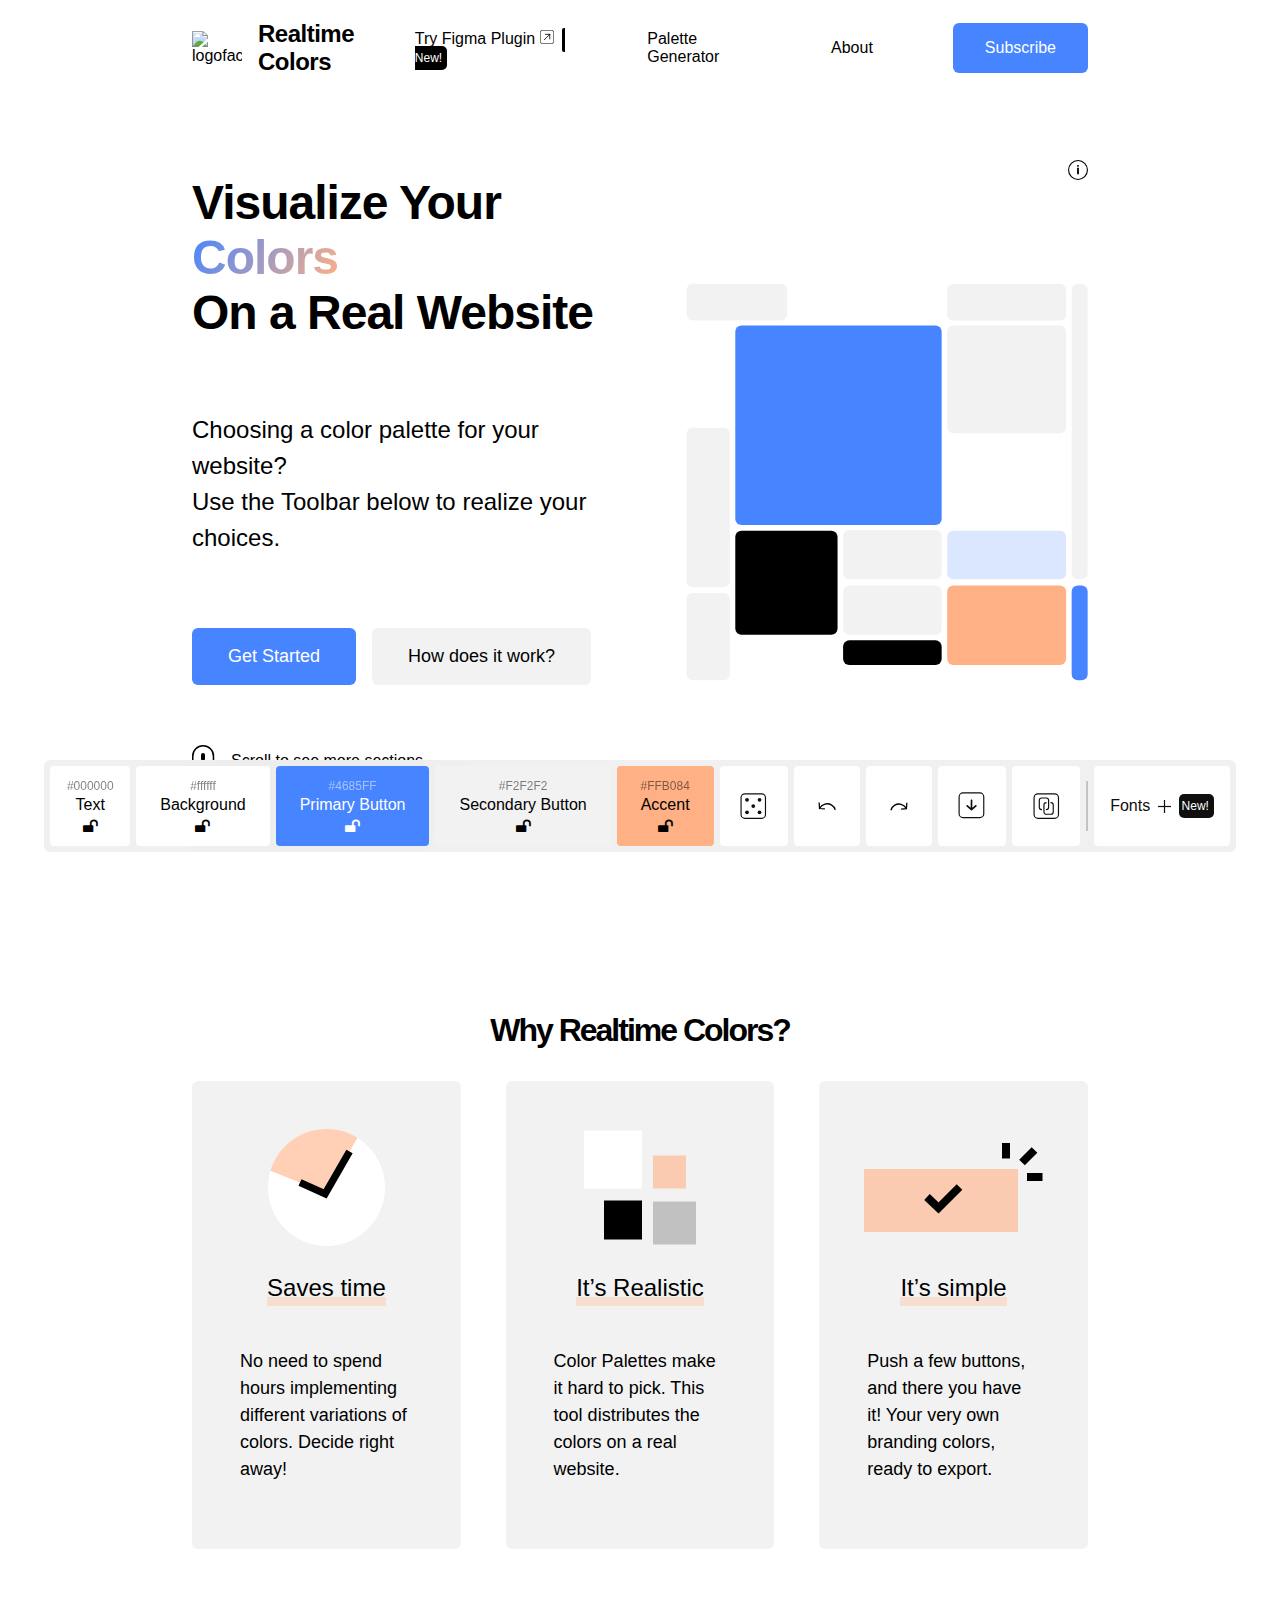
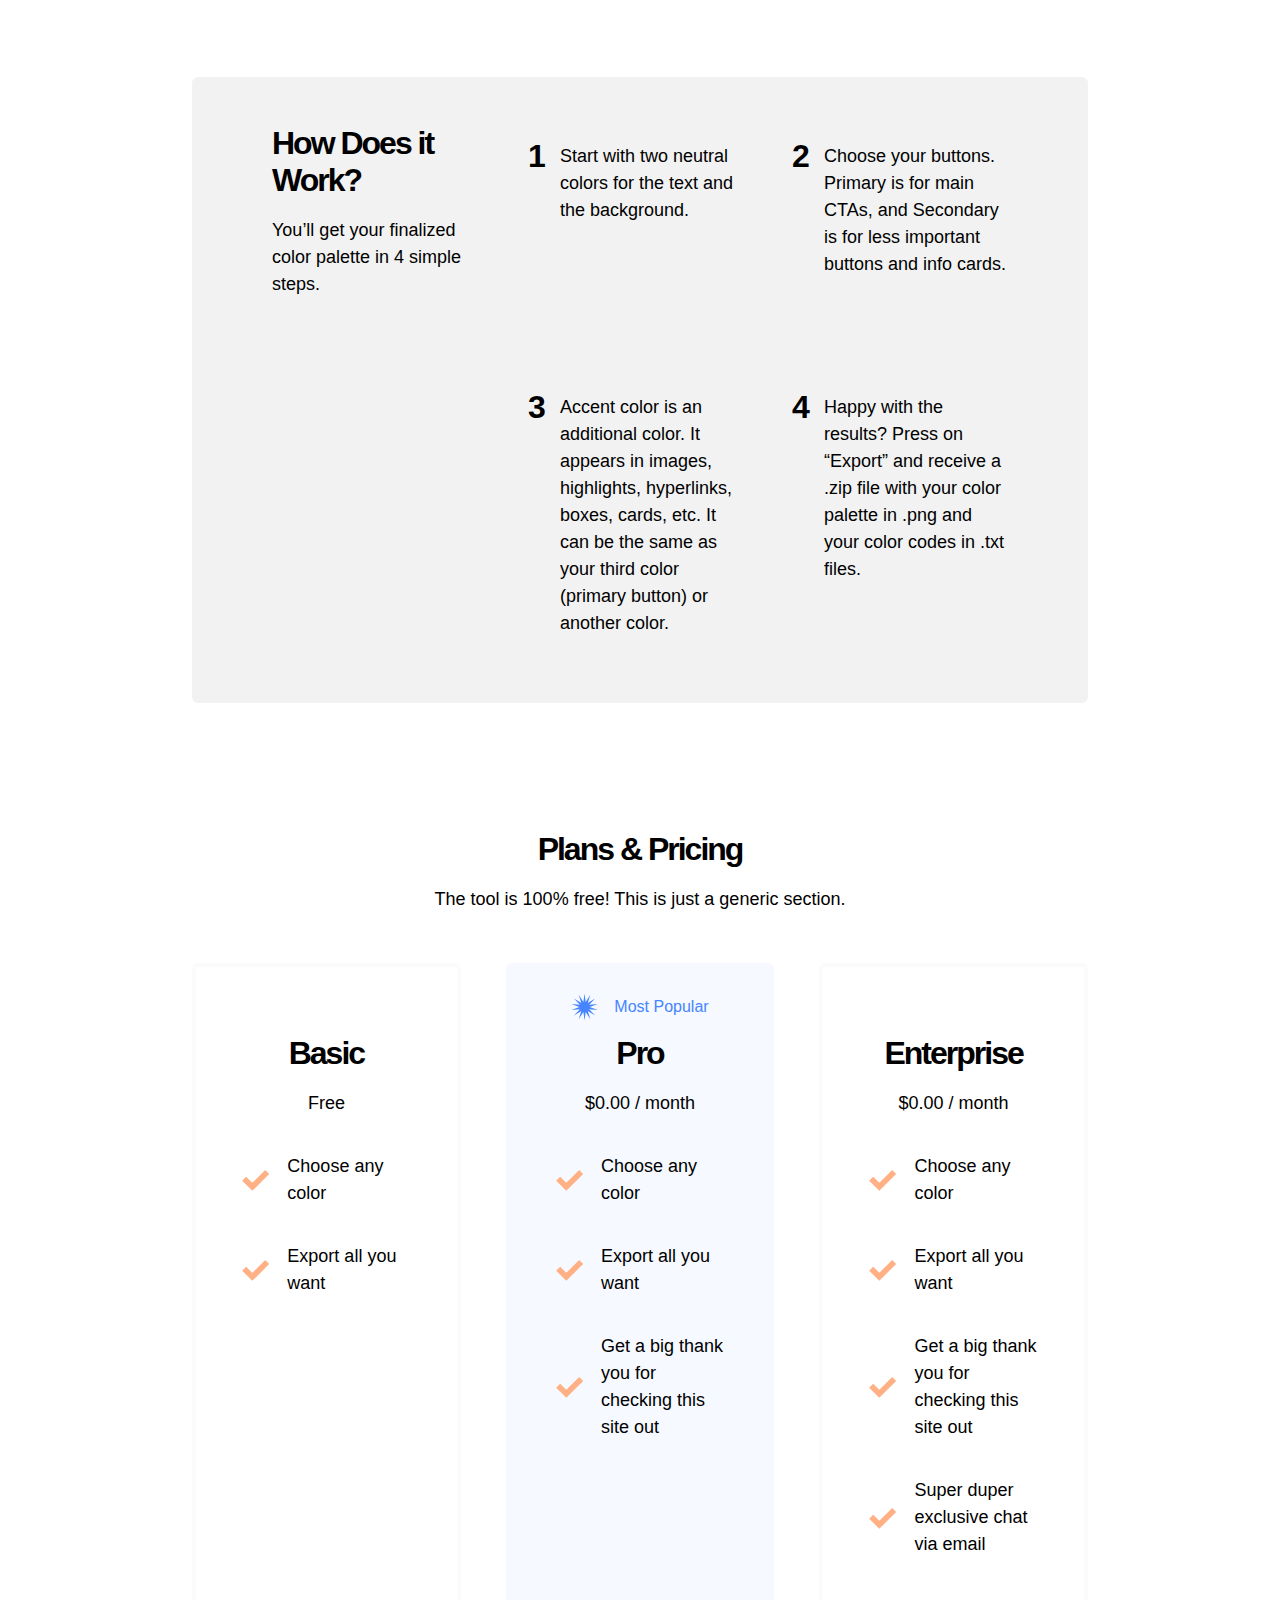
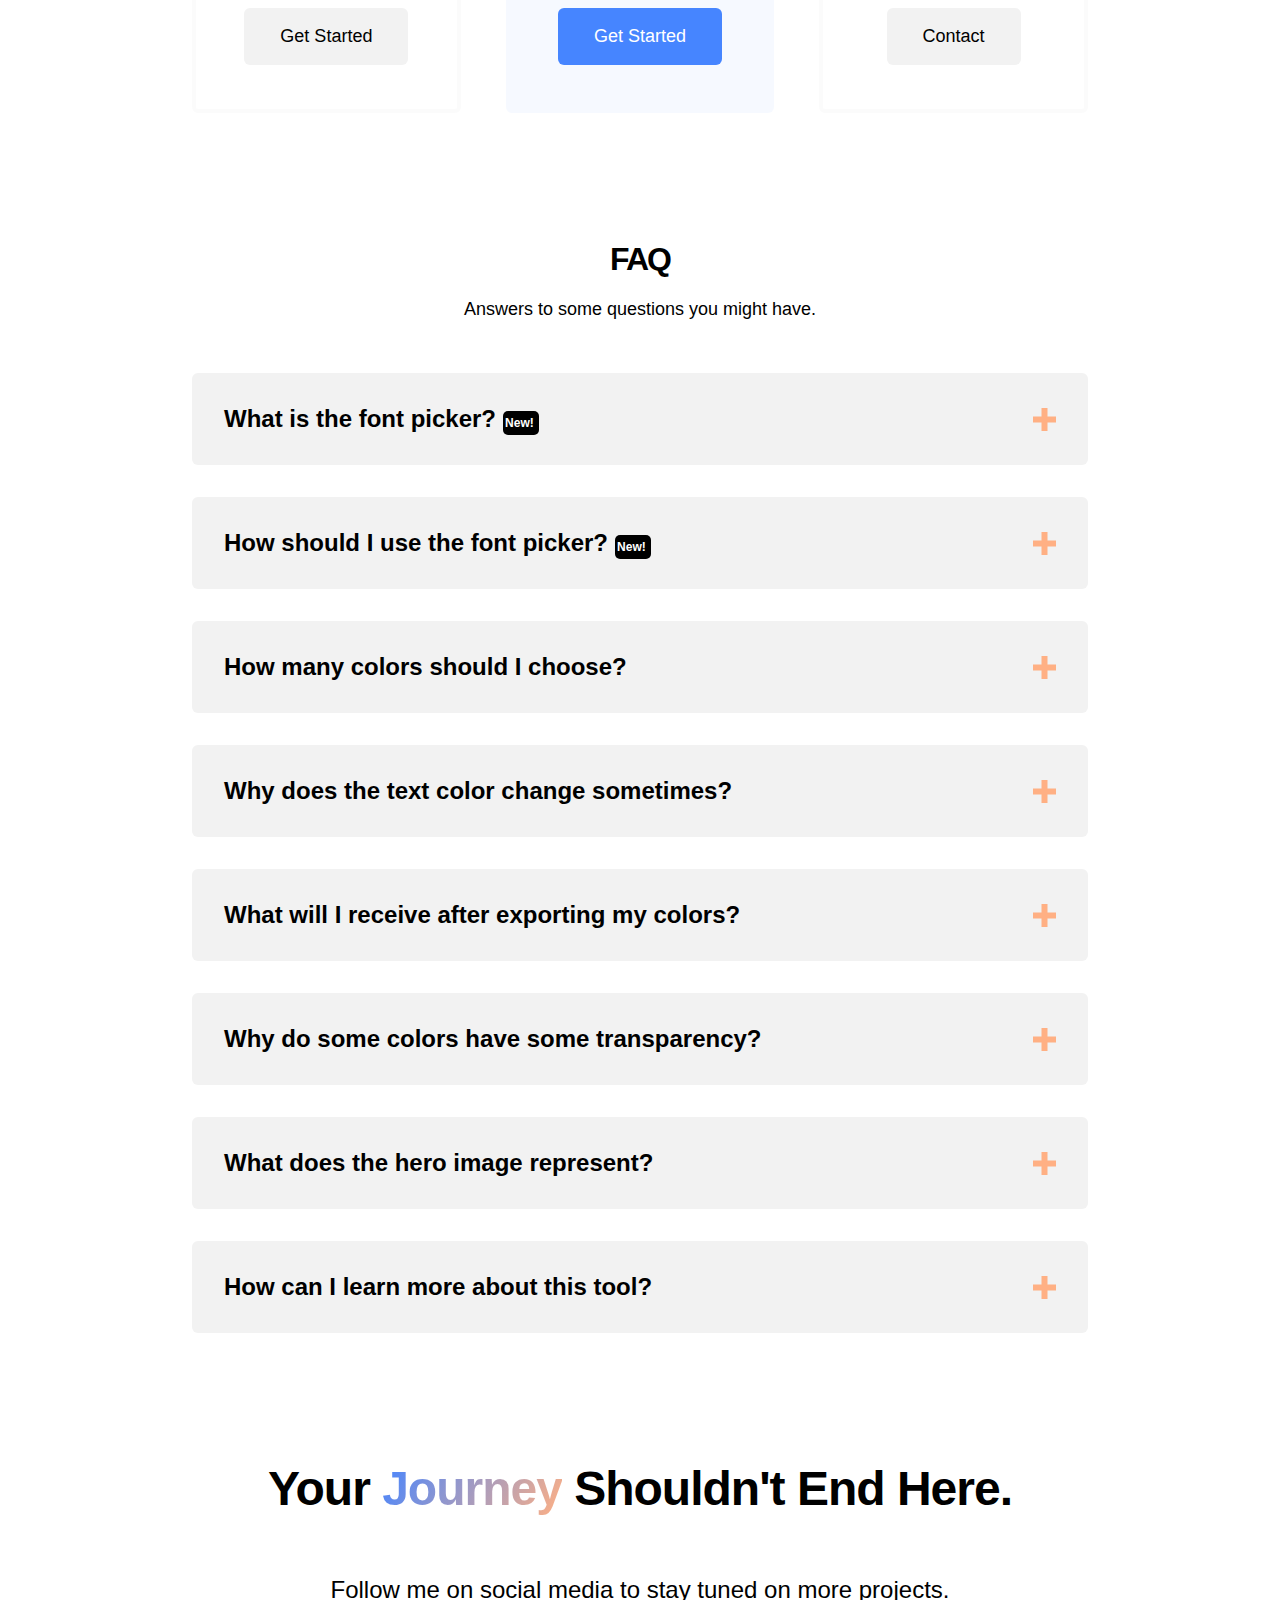
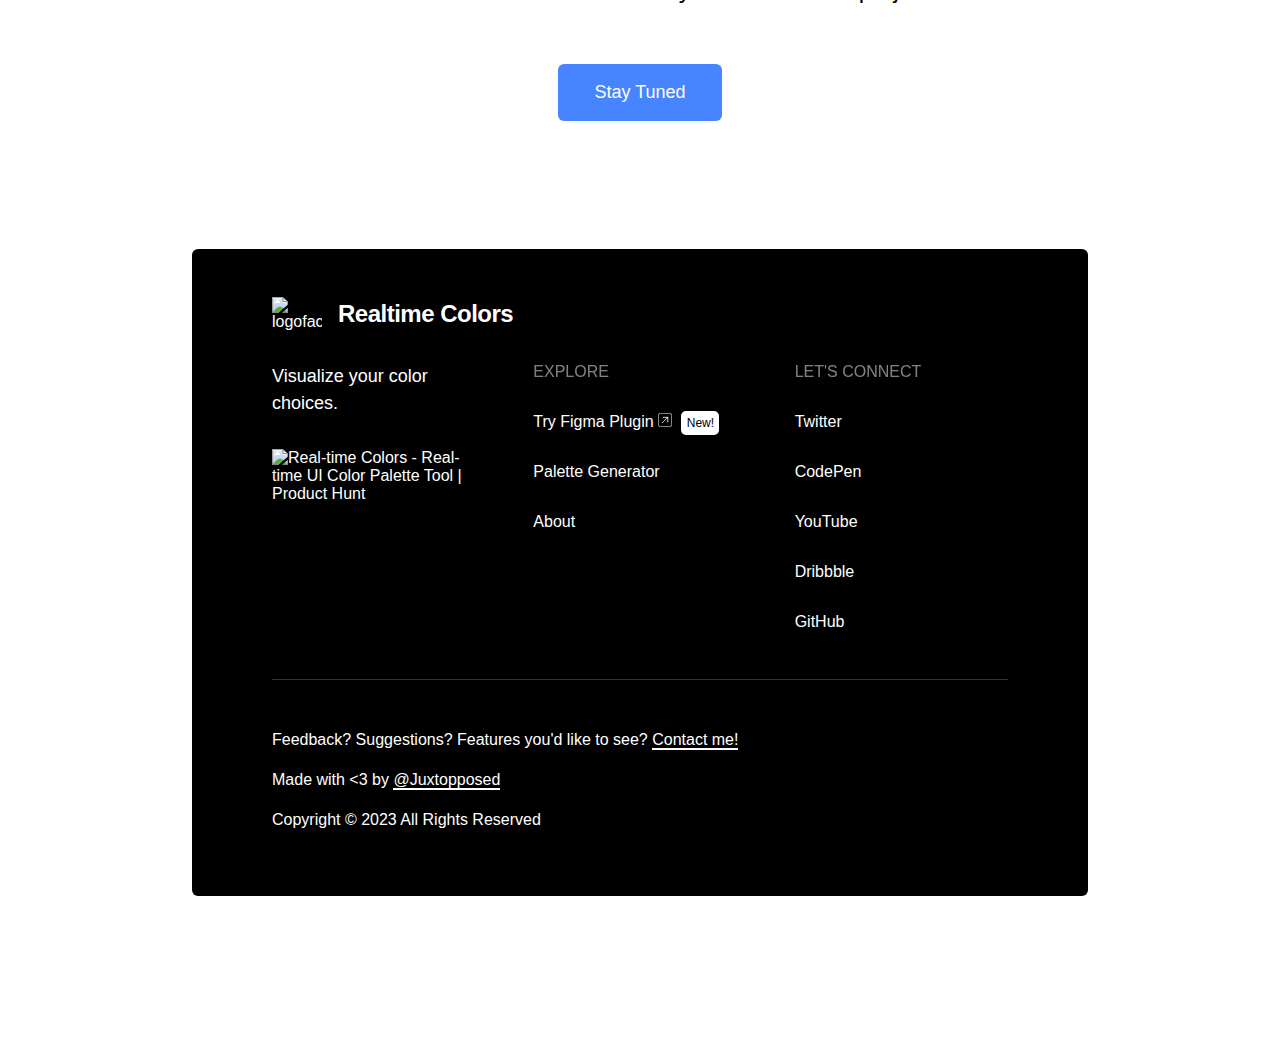
==== commit abd9ea10: "added lock color feature" ====
--- a/index.html
+++ b/index.html
@@ -1,1726 +1,1698 @@
 <!DOCTYPE html>
 <html lang="en" data-theme="light">
-    <head>
-        <title>Realtime Colors</title>
-        <meta
-            name="description"
-            content="A tool to visualize color choices and color palettes on a real website to help with branding and UI design decision making."
+  <head>
+    <title>Realtime Colors</title>
+    <meta
+      name="description"
+      content="Visualize your color palettes on a real website for the first time."
+    />
+    <meta
+      name="keywords"
+      content="colorpicker, color palettes, color theory, UI design, UX design, brand styleguide"
+    />
+    <meta name="viewport" content="width=device-width, initial-scale=1.0" />
+    <meta http-equiv="Cache-control" content="max-age=31536000" />
+    <meta http-equiv="Content-Type" content="text/html; charset=UTF-8" />
+    <meta property="og:title" content="Realtime Colors" />
+    <meta
+      property="og:description"
+      content="Visualize your color palettes on a real website."
+    />
+    <meta
+      property="og:image"
+      content="https://raw.githubusercontent.com/juxtopposed/realtimecolors/main/images/preview.png"
+    />
+    <meta property="og:url" content="https://realtimecolors.com" />
+    <meta property="og:type" content="website" />
+    <meta property="og:site_name" content="Realtime Colors" />
+    <meta property="og:image:width" content="800" />
+    <meta property="og:image:height" content="418" />
+    <meta name="twitter:card" content="summary_large_image" />
+    <link rel="stylesheet" href="styles.css" />
+    <link rel="preconnect" href="https://rsms.me/" />
+    <link rel="stylesheet" href="https://rsms.me/inter/inter.css" />
+    <link
+      rel="stylesheet"
+      href="https://cdnjs.cloudflare.com/ajax/libs/font-awesome/4.7.0/css/font-awesome.min.css"
+    />
+    <link rel="icon" type="image/x-icon" href="images/favicon.png" />
+
+    <script
+      async
+      src="https://www.googletagmanager.com/gtag/js?id=G-7300FPX4EJ"
+    ></script>
+    <script>
+      window.dataLayer = window.dataLayer || [];
+      function gtag() {
+        dataLayer.push(arguments);
+      }
+      gtag("js", new Date());
+
+      gtag("config", "G-7300FPX4EJ");
+    </script>
+  </head>
+
+  <body>
+    <nav>
+      <div class="logo">
+        <img
+          src="https://juxtopposed.github.io/realtimecolors/images/favicon.png"
+          alt="logoface"
+          class="logoface"
         />
-        <meta
-            name="keywords"
-            content="colorpicker, color palettes, color theory, UI design, UX design, brand styleguide"
-        />
-        <meta name="viewport" content="width=device-width, initial-scale=1.0" />
-        <meta http-equiv="Cache-control" content="max-age=31536000" />
-        <meta http-equiv="Content-Type" content="text/html; charset=UTF-8" />
-        <link rel="stylesheet" href="styles.css" />
-        <link rel="preconnect" href="https://rsms.me/" />
-        <link rel="stylesheet" href="https://rsms.me/inter/inter.css" />
-        <link
-            rel="stylesheet"
-            href="https://cdnjs.cloudflare.com/ajax/libs/font-awesome/4.7.0/css/font-awesome.min.css"
-        />
-        <link rel="icon" type="image/x-icon" href="images/favicon.png" />
-
-        <!-- ################################ -->
-        <meta name="twitter:card" content="summary" />
-        <meta name="twitter:title" content="Realtime Colors" />
-        <meta
-            name="twitter:description"
-            content="A tool to visualize color choices and color palettes on a real website to help with branding and UI design decision making."
-        />
-        <meta name="twitter:image" content="./images/realtime-var.png" />
-
-        <meta property="og:type" content="website" />
-        <meta property="og:url" content="https://realtimecolors.com/" />
-        <meta property="og:title" content="Realtime Colors" />
-        <meta property="og:image" content="./images/realtime-var.png" />
-        <meta
-            property="og:description"
-            content="A tool to visualize color choices and color palettes on a real website to help with branding and UI design decision making."
-        />
-        <meta property="og:image:width" content="1200" />
-        <meta property="og:image:height" content="630" />
-
-        <!-- ################################ -->
-
-        <script
-            async
-            src="https://www.googletagmanager.com/gtag/js?id=G-7300FPX4EJ"
-        ></script>
-        <script>
-            window.dataLayer = window.dataLayer || [];
-            function gtag() {
-                dataLayer.push(arguments);
-            }
-            gtag("js", new Date());
-
-            gtag("config", "G-7300FPX4EJ");
-        </script>
-    </head>
-
-    <body>
-        <nav>
-            <div class="logo">
-                <img
-                    src="https://juxtopposed.github.io/realtimecolors/images/favicon.png"
-                    alt="logoface"
-                    class="logoface"
+        <a href="/"><h2 class="sitename">Realtime Colors</h2></a>
+      </div>
+      <div class="ham-menu">
+        <button id="hamburger">
+          <span></span>
+          <span></span>
+        </button>
+      </div>
+
+      <div class="menu hide">
+        <a
+          href="https://www.figma.com/community/plugin/1234060894101724457/Realtime-Colors"
+          target="_blank"
+          class="menu-item menu-item-mobile"
+          >Try Figma Plugin
+          <svg
+            xmlns="http://www.w3.org/2000/svg"
+            width="14"
+            height="14"
+            viewBox="0 0 14 14"
+            fill="none"
+          >
+            <rect
+              x="0.318182"
+              y="0.318182"
+              width="13.3636"
+              height="13.3636"
+              rx="2.10647"
+              stroke="var(--primary)"
+              stroke-width="0.636364"
+            />
+            <path
+              d="M4.33594 9.7564L9.75615 4.33618M9.75615 4.33618L5.41998 4.33618M9.75615 4.33618V8.94337"
+              stroke="var(--primary)"
+              stroke-width="0.813033"
+              stroke-linecap="round"
+              stroke-linejoin="round"
+            />
+          </svg>
+          &nbsp;<span
+            style="
+              background-color: var(--primary);
+              padding: 0.4em 0.4em 0.4em 0.2em;
+              border-radius: 5px;
+              font-size: 12px;
+              color: var(--secondary);
+            "
+          >
+            New!</span
+          ></a
+        >
+        <a href="palettes" class="menu-item menu-item-mobile"
+          >Palette Generator</a
+        >
+        <a href="about" class="menu-item menu-item-mobile">About</a>
+        <!-- <a href="#" class="menu-item">Blog</a> -->
+        <a href="#sub" class="primary-button menu-item-font">Subscribe</a>
+      </div>
+    </nav>
+
+    <div class="hero">
+      <div class="hero-text">
+        <h1>
+          Visualize Your <span class="color-effect">Colors</span><br />On a Real
+          Website
+        </h1>
+        <p class="subtitle">
+          Choosing a color palette for your website?<br />Use the Toolbar below
+          to realize your choices.
+        </p>
+        <div class="hero-cta">
+          <a href="#toolbar" onclick="highlightToolbar()" class="primary-button"
+            >Get Started</a
+          >
+          <a href="#how" class="secondary-button">How does it work?</a>
+        </div>
+        <div class="hero-scroll">
+          <svg width="23" height="33" viewBox="0 0 23 33" fill="none">
+            <rect
+              x="0.767442"
+              y="0.767442"
+              width="20.7209"
+              height="31.4651"
+              rx="10.3605"
+              stroke="var(--primary)"
+              stroke-width="1.53488"
+            />
+            <rect
+              x="9"
+              y="8"
+              width="4"
+              height="8"
+              rx="2"
+              fill="var(--primary)"
+            />
+          </svg>
+          <p class="sub">Scroll to see more sections</p>
+        </div>
+      </div>
+      <div class="hero-img">
+        <a href="#mondrian-info" id="mondrian-info-icon">
+          <svg
+            xmlns="http://www.w3.org/2000/svg"
+            width="20"
+            height="20"
+            viewBox="0 0 20 20"
+            fill="none"
+          >
+            <path
+              d="M9.06818 14.2259V7.6804H10.8835V14.2259H9.06818ZM9.98011 6.83665C9.71023 6.83665 9.47869 6.74716 9.28551 6.56818C9.09517 6.38636 9 6.16903 9 5.91619C9 5.66619 9.09517 5.4517 9.28551 5.27273C9.47869 5.09091 9.71023 5 9.98011 5C10.25 5 10.4801 5.09091 10.6705 5.27273C10.8636 5.4517 10.9602 5.66619 10.9602 5.91619C10.9602 6.16903 10.8636 6.38636 10.6705 6.56818C10.4801 6.74716 10.25 6.83665 9.98011 6.83665Z"
+              fill="var(--primary)"
+            />
+            <circle
+              cx="10"
+              cy="10"
+              r="9.44118"
+              stroke="var(--primary)"
+              stroke-width="1.11765"
+            />
+          </svg>
+        </a>
+        <svg
+          xmlns="http://www.w3.org/2000/svg"
+          width="652"
+          height="644"
+          viewBox="0 0 652 644"
+          fill="none"
+          class="mondrian"
+        >
+          <rect
+            opacity="0.05"
+            x="1"
+            width="163"
+            height="60"
+            rx="10"
+            fill="var(--primary)"
+          />
+          <rect
+            x="424"
+            width="193"
+            height="60"
+            rx="10"
+            fill="var(--secbuttn)"
+          />
+          <rect
+            x="424"
+            y="68"
+            width="193"
+            height="175"
+            rx="10"
+            fill="var(--secbuttn)"
+          />
+          <rect
+            opacity="0.2"
+            x="424"
+            y="401"
+            width="193"
+            height="79"
+            rx="10"
+            fill="var(--primbuttn)"
+          />
+          <rect
+            x="255"
+            y="626"
+            width="362"
+            height="18"
+            rx="9"
+            fill="var(--secondary)"
+          />
+          <rect
+            x="80"
+            y="579"
+            width="166"
+            height="65"
+            rx="10"
+            fill="var(--secondary)"
+          />
+          <rect
+            x="255"
+            y="579"
+            width="160"
+            height="40"
+            rx="10"
+            fill="var(--primary)"
+          />
+          <rect
+            opacity="0.05"
+            x="255"
+            y="490"
+            width="160"
+            height="80"
+            rx="10"
+            fill="var(--primary)"
+          />
+          <rect
+            opacity="0.05"
+            x="255"
+            y="400"
+            width="160"
+            height="80"
+            rx="10"
+            fill="var(--primary)"
+          />
+          <rect
+            x="80"
+            y="68"
+            width="335"
+            height="324"
+            rx="10"
+            fill="var(--primbuttn)"
+          />
+          <rect
+            x="80"
+            y="401"
+            width="166"
+            height="169"
+            rx="10"
+            fill="var(--primary)"
+          />
+          <rect
+            x="424"
+            y="490"
+            width="193"
+            height="129"
+            rx="10"
+            fill="var(--accent)"
+          />
+          <rect
+            x="626"
+            y="490"
+            width="26"
+            height="154"
+            rx="10"
+            fill="var(--primbuttn)"
+          />
+          <rect
+            x="424"
+            y="252"
+            width="91"
+            height="140"
+            rx="10"
+            fill="var(--secondary)"
+          />
+          <rect
+            x="524"
+            y="252"
+            width="93"
+            height="140"
+            rx="10"
+            fill="var(--secondary)"
+          />
+          <rect
+            opacity="0.05"
+            x="626"
+            width="26"
+            height="480"
+            rx="10"
+            fill="var(--primary)"
+          />
+          <rect
+            x="173"
+            width="242"
+            height="60"
+            rx="10"
+            fill="var(--secondary)"
+          />
+          <rect
+            x="1"
+            y="68"
+            width="70"
+            height="157"
+            rx="10"
+            fill="var(--secondary)"
+          />
+          <rect
+            opacity="0.05"
+            x="1"
+            y="234"
+            width="70"
+            height="259"
+            rx="10"
+            fill="var(--primary)"
+          />
+          <rect
+            x="1"
+            y="502"
+            width="70"
+            height="142"
+            rx="10"
+            fill="var(--secbuttn)"
+          />
+        </svg>
+      </div>
+    </div>
+
+    <main>
+      <div class="part1" id="why">
+        <h2>Why Realtime Colors?</h2>
+        <div class="part1-cards">
+          <div class="part1-card">
+            <svg
+              width="117"
+              height="117"
+              viewBox="0 0 117 117"
+              fill="none"
+              style="z-index: 5"
+              class="part1-card-img"
+            >
+              <circle cx="58.5" cy="58.5" r="58.5" fill="var(--secondary)" />
+              <path
+                fill-rule="evenodd"
+                clip-rule="evenodd"
+                d="M89.4669 8.85912L58.0465 63.9419L2.44746 41.7023C9.66585 17.5806 32.0298 0 58.5 0C69.872 0 80.4861 3.24483 89.4669 8.85912Z"
+                fill="var(--accent)"
+                fill-opacity="0.6"
+              />
+              <path
+                d="M81.5 22.5L57.1395 64.8489L32 53.5"
+                stroke="var(--primary)"
+                stroke-width="7.25581"
+              />
+            </svg>
+            <p class="subtitle highlight">Saves time</p>
+            <p>
+              No need to spend hours implementing different variations of
+              colors. Decide right away!
+            </p>
+            <div class="part1-card-bg"></div>
+          </div>
+
+          <div class="part1-card">
+            <svg
+              width="112"
+              height="114"
+              viewBox="0 0 112 114"
+              fill="none"
+              style="z-index: 5"
+              class="part1-card-img"
+            >
+              <rect width="58" height="58" fill="var(--secondary)" />
+              <rect
+                x="69"
+                y="25"
+                width="33"
+                height="33"
+                fill="var(--accent)"
+                fill-opacity="0.6"
+              />
+              <rect
+                x="69"
+                y="71"
+                width="43"
+                height="43"
+                fill="var(--primary)"
+                fill-opacity="0.2"
+              />
+              <rect
+                x="20"
+                y="70"
+                width="38"
+                height="39"
+                fill="var(--primary)"
+              />
+            </svg>
+            <p class="subtitle highlight">It’s Realistic</p>
+            <p>
+              Color Palettes make it hard to pick. This tool distributes the
+              colors on a real website.
+            </p>
+            <div class="part1-card-bg"></div>
+          </div>
+
+          <div class="part1-card">
+            <svg
+              width="179"
+              height="89"
+              viewBox="0 0 179 89"
+              fill="none"
+              style="z-index: 5"
+              class="part1-card-img"
+            >
+              <rect
+                y="26"
+                width="154"
+                height="63"
+                fill="var(--accent)"
+                fill-opacity="0.6"
+              />
+              <path d="M142 15.5V0" stroke="var(--primary)" stroke-width="8" />
+              <path
+                d="M163 34L178.5 34"
+                stroke="var(--primary)"
+                stroke-width="8"
+              />
+              <path
+                d="M158 19.5L170.5 7"
+                stroke="var(--primary)"
+                stroke-width="8"
+              />
+              <path
+                d="M63 54L74.5 65L95.5 44"
+                stroke="var(--primary)"
+                stroke-width="8"
+              />
+            </svg>
+            <p class="subtitle highlight">It’s simple</p>
+            <p>
+              Push a few buttons, and there you have it! Your very own branding
+              colors, ready to export.
+            </p>
+            <div class="part1-card-bg"></div>
+          </div>
+        </div>
+      </div>
+
+      <div class="part2" id="how">
+        <div class="part2-left">
+          <h2>How Does it Work?</h2>
+          <p>You’ll get your finalized color palette in 4 simple steps.</p>
+        </div>
+        <div class="part2-right">
+          <p class="one step">
+            Start with two neutral colors for the text and the background.
+          </p>
+          <p class="two step">
+            Choose your buttons. Primary is for main CTAs, and Secondary is for
+            less important buttons and info cards.
+          </p>
+          <p class="three step">
+            Accent color is an additional color. It appears in images,
+            highlights, hyperlinks, boxes, cards, etc. It can be the same as
+            your third color (primary button) or another color.
+          </p>
+          <p class="four step">
+            Happy with the results? Press on “Export” and receive a .zip file
+            with your color palette in .png and your color codes in .txt files.
+          </p>
+        </div>
+      </div>
+
+      <div class="part3" id="sub">
+        <div class="part3-heading">
+          <h2>Plans & Pricing</h2>
+          <p>The tool is 100% free! This is just a generic section.</p>
+        </div>
+
+        <div class="part3-cards">
+          <div class="part3-card">
+            <div class="part3-card-text">
+              <div class="promo" style="visibility: hidden">
+                <p class="sub promo-text">None</p>
+              </div>
+              <h2>Basic</h2>
+              <p>Free</p>
+              <div class="part3-list">
+                <div class="list">
+                  <svg
+                    width="29"
+                    height="22"
+                    viewBox="0 0 29 22"
+                    fill="none"
+                    class="check-icon"
+                  >
+                    <path
+                      d="M3 9.72308L11.1385 17.8615L26 3"
+                      stroke="var(--accent)"
+                      stroke-width="5.66154"
+                    />
+                  </svg>
+                  <p class="list-item">Choose any color</p>
+                </div>
+                <div class="list">
+                  <svg
+                    width="29"
+                    height="22"
+                    viewBox="0 0 29 22"
+                    fill="none"
+                    class="check-icon"
+                  >
+                    <path
+                      d="M3 9.72308L11.1385 17.8615L26 3"
+                      stroke="var(--accent)"
+                      stroke-width="5.66154"
+                    />
+                  </svg>
+                  <p class="list-item">Export all you want</p>
+                </div>
+              </div>
+            </div>
+
+            <a
+              href="#toolbar"
+              onclick="highlightToolbar()"
+              class="secondary-button"
+              >Get Started</a
+            >
+            <div class="part3-bg"></div>
+          </div>
+
+          <div class="part3-card">
+            <div class="part3-card-text">
+              <div class="promo">
+                <svg width="27" height="28" viewBox="0 0 27 28" fill="none">
+                  <path
+                    d="M13.5412 0.494507L14.6922 8.99311L19.4165 1.83551L16.7661 9.99186L24.1282 5.59291L18.2013 11.7915L26.7429 11.0225L18.7135 14.0357L26.7429 17.0489L18.2013 16.2799L24.1282 22.4785L16.7661 18.0796L19.4165 26.2359L14.6922 19.0783L13.5412 27.5769L12.3903 19.0783L7.6659 26.2359L10.3163 18.0796L2.95427 22.4785L8.88114 16.2799L0.339506 17.0489L8.36893 14.0357L0.339506 11.0225L8.88114 11.7915L2.95427 5.59291L10.3163 9.99186L7.6659 1.83551L12.3903 8.99311L13.5412 0.494507Z"
+                    fill="var(--primbuttn)"
+                  />
+                </svg>
+                <p class="sub promo-text">Most Popular</p>
+              </div>
+              <h2>Pro</h2>
+              <p>$0.00 / month</p>
+              <div class="part3-list">
+                <div class="list">
+                  <svg
+                    width="29"
+                    height="22"
+                    viewBox="0 0 29 22"
+                    fill="none"
+                    class="check-icon"
+                  >
+                    <path
+                      d="M3 9.72308L11.1385 17.8615L26 3"
+                      stroke="var(--accent)"
+                      stroke-width="5.66154"
+                    />
+                  </svg>
+                  <p class="list-item">Choose any color</p>
+                </div>
+                <div class="list">
+                  <svg
+                    width="29"
+                    height="22"
+                    viewBox="0 0 29 22"
+                    fill="none"
+                    class="check-icon"
+                  >
+                    <path
+                      d="M3 9.72308L11.1385 17.8615L26 3"
+                      stroke="var(--accent)"
+                      stroke-width="5.66154"
+                    />
+                  </svg>
+                  <p class="list-item">Export all you want</p>
+                </div>
+                <div class="list">
+                  <svg
+                    width="29"
+                    height="22"
+                    viewBox="0 0 29 22"
+                    fill="none"
+                    class="check-icon"
+                  >
+                    <path
+                      d="M3 9.72308L11.1385 17.8615L26 3"
+                      stroke="var(--accent)"
+                      stroke-width="5.66154"
+                    />
+                  </svg>
+                  <p class="list-item">
+                    Get a big thank you for checking this site out
+                  </p>
+                </div>
+              </div>
+            </div>
+
+            <a
+              href="#toolbar"
+              onclick="highlightToolbar()"
+              class="primary-button"
+              >Get Started</a
+            >
+            <div class="part3-bg best"></div>
+          </div>
+
+          <div class="part3-card">
+            <div class="part3-card-text">
+              <div class="promo" style="visibility: hidden">
+                <p class="sub promo-text">None</p>
+              </div>
+              <h2>Enterprise</h2>
+              <p>$0.00 / month</p>
+              <div class="part3-list">
+                <div class="list">
+                  <svg
+                    width="29"
+                    height="22"
+                    viewBox="0 0 29 22"
+                    fill="none"
+                    class="check-icon"
+                  >
+                    <path
+                      d="M3 9.72308L11.1385 17.8615L26 3"
+                      stroke="var(--accent)"
+                      stroke-width="5.66154"
+                    />
+                  </svg>
+                  <p class="list-item">Choose any color</p>
+                </div>
+                <div class="list">
+                  <svg
+                    width="29"
+                    height="22"
+                    viewBox="0 0 29 22"
+                    fill="none"
+                    class="check-icon"
+                  >
+                    <path
+                      d="M3 9.72308L11.1385 17.8615L26 3"
+                      stroke="var(--accent)"
+                      stroke-width="5.66154"
+                    />
+                  </svg>
+                  <p class="list-item">Export all you want</p>
+                </div>
+                <div class="list">
+                  <svg
+                    width="29"
+                    height="22"
+                    viewBox="0 0 29 22"
+                    fill="none"
+                    class="check-icon"
+                  >
+                    <path
+                      d="M3 9.72308L11.1385 17.8615L26 3"
+                      stroke="var(--accent)"
+                      stroke-width="5.66154"
+                    />
+                  </svg>
+                  <p class="list-item">
+                    Get a big thank you for checking this site out
+                  </p>
+                </div>
+                <div class="list">
+                  <svg
+                    width="29"
+                    height="22"
+                    viewBox="0 0 29 22"
+                    fill="none"
+                    class="check-icon"
+                  >
+                    <path
+                      d="M3 9.72308L11.1385 17.8615L26 3"
+                      stroke="var(--accent)"
+                      stroke-width="5.66154"
+                    />
+                  </svg>
+                  <p class="list-item">Super duper exclusive chat via email</p>
+                </div>
+              </div>
+            </div>
+
+            <a href="mailto:juxtopposed.me@gmail.com" class="secondary-button"
+              >Contact</a
+            >
+            <div class="part3-bg"></div>
+          </div>
+        </div>
+      </div>
+
+      <div class="part4" id="faq">
+        <div class="part4-heading">
+          <h2>FAQ</h2>
+          <p>Answers to some questions you might have.</p>
+        </div>
+
+        <div class="faq">
+          <div class="faq-q">
+            <h3>
+              What is the font picker?
+              <span
+                style="
+                  background-color: var(--primary);
+                  padding: 0.4em 0.4em 0.4em 0.2em;
+                  border-radius: 5px;
+                  font-size: 12px;
+                  color: var(--secondary);
+                "
+              >
+                New!</span
+              >
+            </h3>
+            <svg
+              width="23"
+              height="23"
+              viewBox="0 0 23 23"
+              fill="none"
+              class="faq-icon"
+            >
+              <path
+                d="M11.5 0L11.5 23"
+                stroke="var(--accent)"
+                stroke-width="6"
+              />
+              <path
+                d="M23 11.5L-2.38419e-07 11.5"
+                stroke="var(--accent)"
+                stroke-width="6"
+              />
+            </svg>
+          </div>
+          <div class="faq-a">
+            <p>
+              Now, you can also upload your favorite font files and view them in
+              real time, along with your favorite colors. Seeing fonts in dummy
+              texts might not be helpful with your decisions. So, now you can
+              simulate the fonts on this website.
+            </p>
+          </div>
+        </div>
+
+        <div class="faq">
+          <div class="faq-q">
+            <h3>
+              How should I use the font picker?
+              <span
+                style="
+                  background-color: var(--primary);
+                  padding: 0.4em 0.4em 0.4em 0.2em;
+                  border-radius: 5px;
+                  font-size: 12px;
+                  color: var(--secondary);
+                "
+              >
+                New!</span
+              >
+            </h3>
+            <svg
+              width="23"
+              height="23"
+              viewBox="0 0 23 23"
+              fill="none"
+              class="faq-icon"
+            >
+              <path
+                d="M11.5 0L11.5 23"
+                stroke="var(--accent)"
+                stroke-width="6"
+              />
+              <path
+                d="M23 11.5L-2.38419e-07 11.5"
+                stroke="var(--accent)"
+                stroke-width="6"
+              />
+            </svg>
+          </div>
+          <div class="faq-a">
+            <p>
+              For now, you can find the file associated with your favorite font
+              on the internet, download it, and upload it here to view it. These
+              files are often in the following formats: .otf, .ttf, .woff, or
+              .woff2.<br /><br />You might want to use two different fonts for
+              the headings and the texts, but if you don't, just upload the same
+              file for both the heading and the texts.
+            </p>
+          </div>
+        </div>
+
+        <div class="faq-list">
+          <div class="faq">
+            <div class="faq-q">
+              <h3>How many colors should I choose?</h3>
+              <svg
+                width="23"
+                height="23"
+                viewBox="0 0 23 23"
+                fill="none"
+                class="faq-icon"
+              >
+                <path
+                  d="M11.5 0L11.5 23"
+                  stroke="var(--accent)"
+                  stroke-width="6"
                 />
-                <a href="/"><h2 class="sitename">Realtime Colors</h2></a>
-            </div>
-            <div class="ham-menu">
-                <button id="hamburger">
-                    <span></span>
-                    <span></span>
-                </button>
-            </div>
-
-            <div class="menu hide">
+                <path
+                  d="M23 11.5L-2.38419e-07 11.5"
+                  stroke="var(--accent)"
+                  stroke-width="6"
+                />
+              </svg>
+            </div>
+            <div class="faq-a">
+              <p>
+                Normally, 3 colors are absolutely fine (meaning background,
+                text, and one accent color).<br />However, if you want, you can
+                have more. Usually, we don’t add more than 6 colors across a
+                platform. It would just make things too... complicated. Plus, it
+                makes it hard to keep the colors consistent throughout the
+                design.
+              </p>
+            </div>
+          </div>
+
+          <div class="faq">
+            <div class="faq-q">
+              <h3>Why does the text color change sometimes?</h3>
+              <svg
+                width="23"
+                height="23"
+                viewBox="0 0 23 23"
+                fill="none"
+                class="faq-icon"
+              >
+                <path
+                  d="M11.5 0L11.5 23"
+                  stroke="var(--accent)"
+                  stroke-width="6"
+                />
+                <path
+                  d="M23 11.5L-2.38419e-07 11.5"
+                  stroke="var(--accent)"
+                  stroke-width="6"
+                />
+              </svg>
+            </div>
+            <div class="faq-a">
+              <p>
+                The tool is supposed to show you a realistic image of your
+                colors of choice. However, sometimes, there might be too little
+                contrast between the background color and the text color of some
+                elements. In that case, the text color swaps accordingly to
+                prevent the text from being unreadable. This is activated when
+                the AA and AAA color contrast check doesn’t pass. Keep in mind:
+                The text color will only swap between the background and text
+                colors you’ve chosen to try and pass the contrast check. It
+                won’t select any color outside of your choices.
+              </p>
+            </div>
+          </div>
+
+          <div class="faq">
+            <div class="faq-q">
+              <h3>What will I receive after exporting my colors?</h3>
+              <svg
+                width="23"
+                height="23"
+                viewBox="0 0 23 23"
+                fill="none"
+                class="faq-icon"
+              >
+                <path
+                  d="M11.5 0L11.5 23"
+                  stroke="var(--accent)"
+                  stroke-width="6"
+                />
+                <path
+                  d="M23 11.5L-2.38419e-07 11.5"
+                  stroke="var(--accent)"
+                  stroke-width="6"
+                />
+              </svg>
+            </div>
+            <div class="faq-a">
+              <p>
+                After exporting, you will receive a .zip file. This file is
+                compressed, so you will have to extract it.<br />After
+                extracting it, you will see a .png file and a .txt file. The
+                .png image shows your color palette in squares next to each
+                other. The .txt file includes the color codes in HEX and RGB.
+                You can send these files to designers or developers, or just use
+                them in your project.
+              </p>
+            </div>
+          </div>
+
+          <div class="faq">
+            <div class="faq-q">
+              <h3>Why do some colors have some transparency?</h3>
+              <svg
+                width="23"
+                height="23"
+                viewBox="0 0 23 23"
+                fill="none"
+                class="faq-icon"
+              >
+                <path
+                  d="M11.5 0L11.5 23"
+                  stroke="var(--accent)"
+                  stroke-width="6"
+                />
+                <path
+                  d="M23 11.5L-2.38419e-07 11.5"
+                  stroke="var(--accent)"
+                  stroke-width="6"
+                />
+              </svg>
+            </div>
+            <div class="faq-a">
+              <p>
+                This website allows you to choose only opaque colors. However,
+                to make the design more appealing, I’ve made some parts more
+                transparent by adding a bit of opacity to them. Of course, you
+                can use these colors however you want in your own projects.
+              </p>
+            </div>
+          </div>
+
+          <div class="faq mondrian-faq" id="mondrian-info">
+            <div class="faq-q">
+              <h3>What does the hero image represent?</h3>
+              <svg
+                width="23"
+                height="23"
+                viewBox="0 0 23 23"
+                fill="none"
+                class="faq-icon mondrian-icon"
+              >
+                <path
+                  d="M11.5 0L11.5 23"
+                  stroke="var(--accent)"
+                  stroke-width="6"
+                />
+                <path
+                  d="M23 11.5L-2.38419e-07 11.5"
+                  stroke="var(--accent)"
+                  stroke-width="6"
+                />
+              </svg>
+            </div>
+            <div class="faq-a mondrian-answer">
+              <p>
+                The hero image is inspired by Piet Mondrian's
+                <b
+                  >Composition with Large Red Plane, Yellow, Black, Grey and
+                  Blue</b
+                >. This composition keeps the ratio of the main colors (red,
+                blue, and yellow) very close to the 60-30-10 rule of UI design.
+                This is mainly why I've chosen this composition to visualize the
+                distribution of the colors on the page.
+              </p>
+            </div>
+          </div>
+
+          <div class="faq">
+            <div class="faq-q">
+              <h3>How can I learn more about this tool?</h3>
+              <svg
+                width="23"
+                height="23"
+                viewBox="0 0 23 23"
+                fill="none"
+                class="faq-icon"
+              >
+                <path
+                  d="M11.5 0L11.5 23"
+                  stroke="var(--accent)"
+                  stroke-width="6"
+                />
+                <path
+                  d="M23 11.5L-2.38419e-07 11.5"
+                  stroke="var(--accent)"
+                  stroke-width="6"
+                />
+              </svg>
+            </div>
+            <div class="faq-a">
+              <p>
+                You can find more information about Realtime Colors on the
+                <a href="about" target="_blank" class="link">About</a> page. You
+                can also
                 <a
-                    href="https://www.figma.com/community/plugin/1234060894101724457/Realtime-Colors"
-                    target="_blank"
-                    class="menu-item menu-item-mobile"
-                    >Try Figma Plugin
-                    <svg
-                        xmlns="http://www.w3.org/2000/svg"
-                        width="14"
-                        height="14"
-                        viewBox="0 0 14 14"
-                        fill="none"
-                    >
-                        <rect
-                            x="0.318182"
-                            y="0.318182"
-                            width="13.3636"
-                            height="13.3636"
-                            rx="2.10647"
-                            stroke="var(--primary)"
-                            stroke-width="0.636364"
-                        />
-                        <path
-                            d="M4.33594 9.7564L9.75615 4.33618M9.75615 4.33618L5.41998 4.33618M9.75615 4.33618V8.94337"
-                            stroke="var(--primary)"
-                            stroke-width="0.813033"
-                            stroke-linecap="round"
-                            stroke-linejoin="round"
-                        />
-                    </svg>
-                    &nbsp;<span
-                        style="
-                            background-color: var(--primary);
-                            padding: 0.4em 0.4em 0.4em 0.2em;
-                            border-radius: 5px;
-                            font-size: 12px;
-                            color: var(--secondary);
-                        "
-                    >
-                        New!</span
-                    ></a
+                  href="mailto:juxtopposed.me@gmail.com"
+                  target="_blank"
+                  class="link"
+                  >email me</a
                 >
-                <a href="get-suggestions" class="menu-item menu-item-mobile"
-                    >Get Suggestions</a
-                >
-                <a href="about" class="menu-item menu-item-mobile">About</a>
-                <!-- <a href="#" class="menu-item">Blog</a> -->
-                <a href="#sub" class="primary-button menu-item-font"
-                    >Subscribe</a
-                >
-            </div>
-        </nav>
-
-        <div class="hero">
-            <div class="hero-text">
-                <h1>
-                    Visualize Your <span class="color-effect">Colors</span
-                    ><br />On a Real Website
-                </h1>
-                <p class="subtitle">
-                    Choosing a color palette for your website?<br />Use the
-                    Toolbar below to realize your choices.
-                </p>
-                <div class="hero-cta">
-                    <a
-                        href="#toolbar"
-                        onclick="highlightToolbar()"
-                        class="primary-button"
-                        >Get Started</a
-                    >
-                    <a href="#how" class="secondary-button"
-                        >How does it work?</a
-                    >
+                any questions you might have.
+              </p>
+            </div>
+          </div>
+        </div>
+      </div>
+
+      <div class="part5" id="end">
+        <h1>
+          Your <span class="color-effect">Journey</span> Shouldn't End Here.
+        </h1>
+        <p class="subtitle">
+          Follow me on social media to stay tuned on more projects.
+        </p>
+        <a
+          href="https://twitter.com/juxtopposed"
+          target="_blank"
+          class="primary-button"
+          >Stay Tuned</a
+        >
+      </div>
+
+      <div class="footer" id="footer">
+        <div class="logo">
+          <img
+            src="https://juxtopposed.github.io/realtimecolors/images/favicon.png"
+            alt="logoface"
+            class="logoface"
+          />
+          <a href="/"><h2 class="sitename reversed">Realtime Colors</h2></a>
+        </div>
+        <div class="footer-cols">
+          <div class="footer-col">
+            <p style="margin: 0">Visualize your color choices.</p>
+            <a
+              href="https://www.producthunt.com/posts/real-time-colors?utm_source=badge-featured&utm_medium=badge&utm_souce=badge-real&#0045;time&#0045;colors"
+              target="_blank"
+              ><img
+                src="https://api.producthunt.com/widgets/embed-image/v1/featured.svg?post_id=390080&theme=dark"
+                alt="Real&#0045;time&#0032;Colors - Real&#0045;time&#0032;UI&#0032;Color&#0032;Palette&#0032;Tool | Product Hunt"
+                style="width: 250px; height: 54px"
+                width="250"
+                height="54"
+            /></a>
+          </div>
+
+          <div class="footer-col">
+            <div class="reversed sub menu-item-header">EXPLORE</div>
+            <a
+              href="https://www.figma.com/community/plugin/1234060894101724457/Realtime-Colors"
+              target="_blank"
+              class="menu-item"
+              >Try Figma Plugin
+              <svg
+                xmlns="http://www.w3.org/2000/svg"
+                width="14"
+                height="14"
+                viewBox="0 0 14 14"
+                fill="none"
+              >
+                <rect
+                  x="0.318182"
+                  y="0.318182"
+                  width="13.3636"
+                  height="13.3636"
+                  rx="2.10647"
+                  stroke="var(--secondary)"
+                  stroke-width="0.636364"
+                />
+                <path
+                  d="M4.33594 9.7564L9.75615 4.33618M9.75615 4.33618L5.41998 4.33618M9.75615 4.33618V8.94337"
+                  stroke="var(--secondary)"
+                  stroke-width="0.813033"
+                  stroke-linecap="round"
+                  stroke-linejoin="round"
+                />
+              </svg>
+              &nbsp;<span
+                style="
+                  background-color: var(--secondary);
+                  padding: 0.4em 0.4em 0.4em 0.2em;
+                  border-radius: 5px;
+                  font-size: 12px;
+                  color: var(--primary);
+                "
+              >
+                New!</span
+              ></a
+            >
+            <a href="palettes" class="menu-item">Palette Generator</a>
+            <a href="about" class="menu-item reversed">About</a>
+            <!-- <a href="#" class="menu-item reversed">Blog</a> -->
+          </div>
+
+          <div class="footer-col">
+            <div class="reversed sub menu-item-header">LET'S CONNECT</div>
+            <a
+              href="https://twitter.com/juxtopposed"
+              class="menu-item reversed"
+              target="_blank"
+              >Twitter</a
+            >
+            <a
+              href="https://codepen.io/Juxtopposed"
+              target="_blank"
+              class="menu-item reversed"
+              >CodePen</a
+            >
+            <a
+              href="https://www.youtube.com/@juxtopposed"
+              target="_blank"
+              class="menu-item reversed"
+              >YouTube</a
+            >
+            <a
+              href="https://dribbble.com/juxtopposed"
+              target="_blank"
+              class="menu-item reversed"
+              >Dribbble</a
+            >
+            <a
+              href="https://github.com/juxtopposed"
+              target="_blank"
+              class="menu-item reversed"
+              >GitHub</a
+            >
+          </div>
+        </div>
+        <div
+          style="
+            width: 100%;
+            height: 1px;
+            background-color: var(--secondary);
+            opacity: 20%;
+            margin-top: 1em;
+          "
+        ></div>
+        <div>
+          <p class="sub">
+            Feedback? Suggestions? Features you'd like to see?
+            <a
+              href="mailto:juxtopposed.me@gmail.com"
+              target="_blank"
+              class="link reversed"
+              >Contact me!</a
+            >
+          </p>
+          <p class="sub">
+            Made with <3 by
+            <a
+              href="https://twitter.com/juxtopposed"
+              target="_blank"
+              class="link reversed"
+              >@Juxtopposed</a
+            >
+          </p>
+          <p class="sub">Copyright © 2023 All Rights Reserved</p>
+        </div>
+      </div>
+
+      <div class="toolbar" id="toolbar">
+        <!-- Colors -->
+        <div class="option colors-rollout hide">
+          Colors
+          <svg
+            xmlns="http://www.w3.org/2000/svg"
+            width="13"
+            height="13"
+            viewBox="0 0 13 13"
+            fill="none"
+          >
+            <path d="M0 6.5H13" stroke="var(--static2)" stroke-width="1.2" />
+            <path
+              d="M6.5 0L6.5 13"
+              stroke="var(--static2)"
+              stroke-width="1.2"
+            />
+          </svg>
+          <span class="tooltip">Color Setup</span>
+        </div>
+
+        <div class="color-tools-span">
+          <div class="option colors-option prim">
+            <input
+              type="color"
+              id="prim"
+              name="prim"
+              class="colorpicker"
+              value="#000000"
+            />
+            <input type="text" class="hex-input" value="#000000" />
+            <label class="color-label" for="prim">Text</label>
+            <i class="fa fa-unlock lock" aria-hidden="true"></i>
+          </div>
+
+          <div class="option colors-option sec">
+            <input
+              type="color"
+              id="sec"
+              name="sec"
+              class="colorpicker"
+              value="#ffffff"
+            />
+            <input type="text" class="hex-input" value="#ffffff" />
+            <label class="color-label" for="sec">Background</label>
+            <i class="fa fa-unlock lock" aria-hidden="true"></i>
+          </div>
+
+          <div class="option colors-option primbuttn">
+            <input
+              type="color"
+              id="primbuttn"
+              name="primbuttn"
+              class="colorpicker"
+              value="#4685FF"
+            />
+            <input type="text" class="hex-input" value="#4685FF" />
+            <label class="color-label" for="primbuttn">Primary Button</label>
+            <i class="fa fa-unlock lock" aria-hidden="true"></i>
+          </div>
+
+          <div class="option colors-option secbuttn">
+            <input
+              type="color"
+              id="secbuttn"
+              name="secbuttn"
+              class="colorpicker"
+              value="#F2F2F2"
+            />
+            <input type="text" class="hex-input" value="#F2F2F2" />
+            <label class="color-label" for="secbuttn">Secondary Button</label>
+            <i class="fa fa-unlock lock" aria-hidden="true"></i>
+          </div>
+
+          <div class="option colors-option accent">
+            <input
+              type="color"
+              id="accent"
+              name="accent"
+              class="colorpicker"
+              value="#FFB084"
+            />
+            <input type="text" class="hex-input" value="#FFB084" />
+            <label class="color-label" for="accent">Accent</label>
+            <i class="fa fa-unlock lock" aria-hidden="true"></i>
+          </div>
+
+          <div class="option colors-option randomize" id="randomize">
+            <div class="option-label">Randomize</div>
+            <svg
+              xmlns="http://www.w3.org/2000/svg"
+              width="33"
+              height="31"
+              viewBox="0 0 33 31"
+              fill="none"
+            >
+              <rect
+                x="4.06797"
+                y="2.90574"
+                width="24.4083"
+                height="24.4083"
+                rx="3.84742"
+                stroke="var(--static2)"
+                stroke-width="1.1623"
+              />
+              <circle
+                cx="10.0138"
+                cy="8.85138"
+                r="1.87757"
+                fill="var(--static2)"
+              />
+              <circle
+                cx="22.5306"
+                cy="8.85138"
+                r="1.87757"
+                transform="rotate(90 22.5306 8.85138)"
+                fill="var(--static2)"
+              />
+              <circle
+                cx="16.2718"
+                cy="15.11"
+                r="1.87757"
+                transform="rotate(90 16.2718 15.11)"
+                fill="var(--static2)"
+              />
+              <circle
+                cx="22.5304"
+                cy="21.3685"
+                r="1.87757"
+                fill="var(--static2)"
+              />
+              <circle
+                cx="10.014"
+                cy="21.3685"
+                r="1.87757"
+                transform="rotate(90 10.014 21.3685)"
+                fill="var(--static2)"
+              />
+            </svg>
+            <span class="tooltip"
+              >Randomize<br /><span class="controls-tooltip"
+                >(Spacebar)</span
+              ></span
+            >
+          </div>
+
+          <div class="option colors-option undo" id="undo">
+            <div class="option-label">Undo</div>
+            <svg
+              width="18"
+              height="15"
+              viewBox="0 0 18 15"
+              fill="none"
+              xmlns="http://www.w3.org/2000/svg"
+            >
+              <path
+                d="M17.265 10.9368C16.0693 6.4747 11.4329 3.84005 6.90913 5.05219C4.4627 5.7077 2.55025 7.35401 1.49881 9.4335"
+                stroke="black"
+                stroke-width="1.28532"
+              />
+              <path
+                d="M6.89052 9.97853L1.52381 9.52598L1.11855 3.54119"
+                stroke="black"
+                stroke-width="1.28532"
+              />
+            </svg>
+            <span class="tooltip"
+              >Undo<br /><span class="controls-tooltip">(CTRL + Z)</span></span
+            >
+          </div>
+
+          <div class="option colors-option redo" id="redo">
+            <div class="option-label">Redo</div>
+            <svg
+              width="18"
+              height="15"
+              viewBox="0 0 18 15"
+              fill="none"
+              xmlns="http://www.w3.org/2000/svg"
+            >
+              <path
+                d="M0.876628 11.2114C2.07226 6.74924 6.65879 4.10121 11.1209 5.29683C13.534 5.94342 15.4166 7.58172 16.4476 9.65573"
+                stroke="black"
+                stroke-width="1.28532"
+              />
+              <path
+                d="M11.1222 10.2189L16.4222 9.74848L16.8427 3.76777"
+                stroke="black"
+                stroke-width="1.28532"
+              />
+            </svg>
+            <span class="tooltip"
+              >Redo<br /><span class="controls-tooltip"
+                >(CTRL + SHIFT + Z)</span
+              ></span
+            >
+          </div>
+
+          <div class="option colors-option export" id="export">
+            <div class="option-label">Export</div>
+            <svg
+              xmlns="http://www.w3.org/2000/svg"
+              width="33"
+              height="32"
+              viewBox="0 0 33 32"
+              fill="none"
+            >
+              <path
+                d="M17.3248 17.8251V10.2169C17.3248 9.98865 17.2335 9.78186 17.0831 9.63415C16.9328 9.48376 16.726 9.39246 16.5004 9.39246C16.2721 9.39246 16.0653 9.48376 15.9176 9.63415C15.7672 9.78455 15.6759 9.98865 15.6759 10.2169V17.8251L12.7433 15.2657C12.5741 15.118 12.3593 15.0509 12.1498 15.0616C11.9376 15.0751 11.7335 15.1664 11.5805 15.3356C11.4301 15.5048 11.3629 15.7196 11.3737 15.9291C11.3871 16.1386 11.4784 16.3427 11.6476 16.493L15.9552 20.2528C16.1137 20.3925 16.3124 20.4596 16.5084 20.4596C16.7045 20.4596 16.9005 20.3844 17.0509 20.2448L21.3558 16.485C21.5197 16.3346 21.611 16.1332 21.6244 15.9264C21.6378 15.7169 21.568 15.5048 21.4176 15.3356L21.4122 15.3302C21.2619 15.1637 21.0578 15.0751 20.851 15.0616H20.8483C20.6388 15.0509 20.424 15.118 20.2548 15.2684L17.3248 17.8251Z"
+                fill="#0F0F0F"
+              />
+              <rect
+                x="4.109"
+                y="2.93511"
+                width="24.6552"
+                height="24.6552"
+                rx="3.88633"
+                stroke="var(--static2)"
+                stroke-width="1.17406"
+              />
+            </svg>
+            <span class="tooltip"
+              >Export<br /><span class="controls-tooltip"
+                >(CTRL + E)</span
+              ></span
+            >
+          </div>
+
+          <div
+            class="option colors-option share-link"
+            id="share-link"
+            onclick="copyPageUrl()"
+          >
+            <span class="tooltip tooltip-share"
+              >Share Link<br /><span class="controls-tooltip"
+                >(CTRL + S)</span
+              ></span
+            >
+            <div class="share-link-buttn option-label">Share Link</div>
+            <svg
+              xmlns="http://www.w3.org/2000/svg"
+              width="33"
+              height="31"
+              viewBox="0 0 33 31"
+              fill="none"
+            >
+              <rect
+                x="4.06797"
+                y="2.90574"
+                width="24.4083"
+                height="24.4083"
+                rx="3.84742"
+                stroke="var(--static2)"
+                stroke-width="1.1623"
+              />
+              <path
+                d="M12 18.5968H11.6229C10.3391 18.5968 9.29834 17.5561 9.29834 16.2722V9.29842C9.29834 8.01458 10.3391 6.97382 11.6229 6.97382H16.2722C17.556 6.97382 18.5968 8.01458 18.5968 9.29842V16.2722C18.5968 17.5561 17.556 18.5968 16.2722 18.5968H16"
+                stroke="var(--static2)"
+                stroke-width="1.1623"
+              />
+              <path
+                d="M20.5 11.623H20.9216C22.2054 11.623 23.2462 12.6638 23.2462 13.9477V20.9215C23.2462 22.2053 22.2054 23.2461 20.9216 23.2461H16.2724C14.9885 23.2461 13.9478 22.2053 13.9478 20.9215V19.7592V13.9477C13.9478 12.6638 14.9885 11.623 16.2724 11.623H16.5"
+                stroke="var(--static2)"
+                stroke-width="1.1623"
+              />
+            </svg>
+          </div>
+        </div>
+
+        <div
+          style="
+            height: 50px;
+            width: 2px;
+            background-color: var(--static2);
+            opacity: 20%;
+            align-self: center;
+          "
+          class="divider-line"
+        ></div>
+
+        <!-- Fonts -->
+        <div class="option fonts-rollout" id="rolloutbutton">
+          Fonts
+          <svg
+            xmlns="http://www.w3.org/2000/svg"
+            width="13"
+            height="13"
+            viewBox="0 0 13 13"
+            fill="none"
+          >
+            <path d="M0 6.5H13" stroke="var(--static2)" stroke-width="1.2" />
+            <path
+              d="M6.5 0L6.5 13"
+              stroke="var(--static2)"
+              stroke-width="1.2"
+            />
+          </svg>
+          <span
+            style="
+              background-color: var(--static2);
+              padding: 0.4em 0.4em 0.4em 0.2em;
+              border-radius: 5px;
+              font-size: 12px;
+              color: var(--static3);
+            "
+          >
+            New!</span
+          >
+          <span class="tooltip">Font Setup</span>
+        </div>
+
+        <div class="font-tools-span hide">
+          <div
+            class="option fonts-option heading-fonts-buttn rollout-fonts"
+            id="heading-fonts-buttn"
+          >
+            <div class="heading-fonts-label" id="headings-fonts-label">
+              Headings
+            </div>
+            <svg
+              xmlns="http://www.w3.org/2000/svg"
+              width="12"
+              height="7"
+              viewBox="0 0 12 7"
+              fill="none"
+            >
+              <path
+                d="M1 1L6 6L11 1"
+                stroke="var(--static2)"
+                stroke-width="1.2"
+                stroke-linecap="round"
+                stroke-linejoin="round"
+              />
+            </svg>
+
+            <div class="heading-fonts-box">
+              <div class="fonts-row">
+                <label for="font-upload-headings" class="font-label">
+                  <span id="heading-label-span">Upload</span>
+                  <input
+                    type="file"
+                    id="font-upload-headings"
+                    accept=".ttf, .otf, .woff2, .eot, .woff"
+                  />
+                  <svg
+                    xmlns="http://www.w3.org/2000/svg"
+                    width="21"
+                    height="20"
+                    viewBox="0 0 21 20"
+                    fill="none"
+                  >
+                    <path
+                      d="M9.97537 8.58356L9.97537 13.4251C9.97537 13.5704 10.0335 13.702 10.1292 13.796C10.2249 13.8917 10.3565 13.9498 10.5 13.9498C10.6453 13.9498 10.7769 13.8917 10.8709 13.796C10.9666 13.7003 11.0247 13.5704 11.0247 13.4251L11.0247 8.58356L12.8909 10.2122C12.9986 10.3062 13.1353 10.3489 13.2686 10.3421C13.4036 10.3336 13.5335 10.2755 13.6309 10.1678C13.7266 10.0601 13.7693 9.9234 13.7625 9.7901C13.7539 9.6568 13.6958 9.52692 13.5882 9.43121L10.847 7.03863C10.7461 6.94977 10.6197 6.90704 10.4949 6.90704C10.3701 6.90704 10.2454 6.95489 10.1497 7.04376L7.41018 9.43634C7.30594 9.53204 7.24783 9.66022 7.23929 9.79181C7.23074 9.92511 7.27517 10.0601 7.37088 10.1678L7.37429 10.1712C7.47 10.2772 7.59988 10.3336 7.73147 10.3421L7.73318 10.3421C7.86648 10.3489 8.0032 10.3062 8.11087 10.2105L9.97537 8.58356Z"
+                      fill="var(--static2)"
+                    />
+                    <rect
+                      x="18.3852"
+                      y="18.0589"
+                      width="15.6897"
+                      height="15.6897"
+                      rx="2.47312"
+                      transform="rotate(-180 18.3852 18.0589)"
+                      stroke="var(--static2)"
+                      stroke-width="0.747126"
+                    />
+                  </svg>
+                </label>
+                <div class="font-label reset-font-heading">
+                  <svg
+                    xmlns="http://www.w3.org/2000/svg"
+                    width="33"
+                    height="31"
+                    viewBox="0 0 33 31"
+                    fill="none"
+                  >
+                    <rect
+                      x="4.06797"
+                      y="2.90574"
+                      width="24.4083"
+                      height="24.4083"
+                      rx="3.84742"
+                      stroke="var(--static2)"
+                      stroke-width="1.1623"
+                    />
+                    <path
+                      d="M21.3885 11.5047C20.196 10.1536 18.4514 9.30151 16.5077 9.30151C12.9136 9.30151 10 12.2151 10 15.8092C10 19.4033 12.9136 22.3169 16.5077 22.3169C18.4514 22.3169 20.196 21.4648 21.3885 20.1138C22.308 19.072 22.8991 17.7335 23 16.2603"
+                      stroke="var(--static2)"
+                    />
+                    <path
+                      d="M17.5 13L21.3883 11.5792L20.5 7"
+                      stroke="var(--static2)"
+                    />
+                  </svg>
                 </div>
-                <div class="hero-scroll">
-                    <svg width="23" height="33" viewBox="0 0 23 33" fill="none">
-                        <rect
-                            x="0.767442"
-                            y="0.767442"
-                            width="20.7209"
-                            height="31.4651"
-                            rx="10.3605"
-                            stroke="var(--primary)"
-                            stroke-width="1.53488"
-                        />
-                        <rect
-                            x="9"
-                            y="8"
-                            width="4"
-                            height="8"
-                            rx="2"
-                            fill="var(--primary)"
-                        />
-                    </svg>
-                    <p class="sub">Scroll to see more sections</p>
+              </div>
+            </div>
+          </div>
+
+          <div
+            class="option fonts-option text-fonts-buttn rollout-fonts"
+            id="text-fonts-buttn"
+          >
+            <div class="text-fonts-label" id="texts-fonts-label">Texts</div>
+            <svg
+              xmlns="http://www.w3.org/2000/svg"
+              width="12"
+              height="7"
+              viewBox="0 0 12 7"
+              fill="none"
+            >
+              <path
+                d="M1 1L6 6L11 1"
+                stroke="var(--static2)"
+                stroke-width="1.2"
+                stroke-linecap="round"
+                stroke-linejoin="round"
+              />
+            </svg>
+
+            <div class="text-fonts-box">
+              <div class="fonts-row">
+                <label for="font-upload-texts" class="font-label">
+                  <span id="text-label-span">Upload</span>
+                  <input
+                    type="file"
+                    id="font-upload-texts"
+                    accept=".ttf, .otf, .woff2, .eot, .woff"
+                  />
+                  <svg
+                    xmlns="http://www.w3.org/2000/svg"
+                    width="21"
+                    height="20"
+                    viewBox="0 0 21 20"
+                    fill="none"
+                  >
+                    <path
+                      d="M9.97537 8.58356L9.97537 13.4251C9.97537 13.5704 10.0335 13.702 10.1292 13.796C10.2249 13.8917 10.3565 13.9498 10.5 13.9498C10.6453 13.9498 10.7769 13.8917 10.8709 13.796C10.9666 13.7003 11.0247 13.5704 11.0247 13.4251L11.0247 8.58356L12.8909 10.2122C12.9986 10.3062 13.1353 10.3489 13.2686 10.3421C13.4036 10.3336 13.5335 10.2755 13.6309 10.1678C13.7266 10.0601 13.7693 9.9234 13.7625 9.7901C13.7539 9.6568 13.6958 9.52692 13.5882 9.43121L10.847 7.03863C10.7461 6.94977 10.6197 6.90704 10.4949 6.90704C10.3701 6.90704 10.2454 6.95489 10.1497 7.04376L7.41018 9.43634C7.30594 9.53204 7.24783 9.66022 7.23929 9.79181C7.23074 9.92511 7.27517 10.0601 7.37088 10.1678L7.37429 10.1712C7.47 10.2772 7.59988 10.3336 7.73147 10.3421L7.73318 10.3421C7.86648 10.3489 8.0032 10.3062 8.11087 10.2105L9.97537 8.58356Z"
+                      fill="var(--static2)"
+                    />
+                    <rect
+                      x="18.3852"
+                      y="18.0589"
+                      width="15.6897"
+                      height="15.6897"
+                      rx="2.47312"
+                      transform="rotate(-180 18.3852 18.0589)"
+                      stroke="var(--static2)"
+                      stroke-width="0.747126"
+                    />
+                  </svg>
+                </label>
+                <div class="font-label reset-font-text">
+                  <svg
+                    xmlns="http://www.w3.org/2000/svg"
+                    width="33"
+                    height="31"
+                    viewBox="0 0 33 31"
+                    fill="none"
+                  >
+                    <rect
+                      x="4.06797"
+                      y="2.90574"
+                      width="24.4083"
+                      height="24.4083"
+                      rx="3.84742"
+                      stroke="var(--static2)"
+                      stroke-width="1.1623"
+                    />
+                    <path
+                      d="M21.3885 11.5047C20.196 10.1536 18.4514 9.30151 16.5077 9.30151C12.9136 9.30151 10 12.2151 10 15.8092C10 19.4033 12.9136 22.3169 16.5077 22.3169C18.4514 22.3169 20.196 21.4648 21.3885 20.1138C22.308 19.072 22.8991 17.7335 23 16.2603"
+                      stroke="var(--static2)"
+                    />
+                    <path
+                      d="M17.5 13L21.3883 11.5792L20.5 7"
+                      stroke="var(--static2)"
+                    />
+                  </svg>
                 </div>
-            </div>
-            <div class="hero-img">
-                <a href="#mondrian-info" id="mondrian-info-icon">
-                    <svg
-                        xmlns="http://www.w3.org/2000/svg"
-                        width="20"
-                        height="20"
-                        viewBox="0 0 20 20"
-                        fill="none"
-                    >
-                        <path
-                            d="M9.06818 14.2259V7.6804H10.8835V14.2259H9.06818ZM9.98011 6.83665C9.71023 6.83665 9.47869 6.74716 9.28551 6.56818C9.09517 6.38636 9 6.16903 9 5.91619C9 5.66619 9.09517 5.4517 9.28551 5.27273C9.47869 5.09091 9.71023 5 9.98011 5C10.25 5 10.4801 5.09091 10.6705 5.27273C10.8636 5.4517 10.9602 5.66619 10.9602 5.91619C10.9602 6.16903 10.8636 6.38636 10.6705 6.56818C10.4801 6.74716 10.25 6.83665 9.98011 6.83665Z"
-                            fill="var(--primary)"
-                        />
-                        <circle
-                            cx="10"
-                            cy="10"
-                            r="9.44118"
-                            stroke="var(--primary)"
-                            stroke-width="1.11765"
-                        />
-                    </svg>
-                </a>
-                <svg
-                    xmlns="http://www.w3.org/2000/svg"
-                    width="652"
-                    height="644"
-                    viewBox="0 0 652 644"
-                    fill="none"
-                    class="mondrian"
-                >
-                    <rect
-                        opacity="0.05"
-                        x="1"
-                        width="163"
-                        height="60"
-                        rx="10"
-                        fill="var(--primary)"
-                    />
-                    <rect
-                        x="424"
-                        width="193"
-                        height="60"
-                        rx="10"
-                        fill="var(--secbuttn)"
-                    />
-                    <rect
-                        x="424"
-                        y="68"
-                        width="193"
-                        height="175"
-                        rx="10"
-                        fill="var(--secbuttn)"
-                    />
-                    <rect
-                        opacity="0.2"
-                        x="424"
-                        y="401"
-                        width="193"
-                        height="79"
-                        rx="10"
-                        fill="var(--primbuttn)"
-                    />
-                    <rect
-                        x="255"
-                        y="626"
-                        width="362"
-                        height="18"
-                        rx="9"
-                        fill="var(--secondary)"
-                    />
-                    <rect
-                        x="80"
-                        y="579"
-                        width="166"
-                        height="65"
-                        rx="10"
-                        fill="var(--secondary)"
-                    />
-                    <rect
-                        x="255"
-                        y="579"
-                        width="160"
-                        height="40"
-                        rx="10"
-                        fill="var(--primary)"
-                    />
-                    <rect
-                        opacity="0.05"
-                        x="255"
-                        y="490"
-                        width="160"
-                        height="80"
-                        rx="10"
-                        fill="var(--primary)"
-                    />
-                    <rect
-                        opacity="0.05"
-                        x="255"
-                        y="400"
-                        width="160"
-                        height="80"
-                        rx="10"
-                        fill="var(--primary)"
-                    />
-                    <rect
-                        x="80"
-                        y="68"
-                        width="335"
-                        height="324"
-                        rx="10"
-                        fill="var(--primbuttn)"
-                    />
-                    <rect
-                        x="80"
-                        y="401"
-                        width="166"
-                        height="169"
-                        rx="10"
-                        fill="var(--primary)"
-                    />
-                    <rect
-                        x="424"
-                        y="490"
-                        width="193"
-                        height="129"
-                        rx="10"
-                        fill="var(--accent)"
-                    />
-                    <rect
-                        x="626"
-                        y="490"
-                        width="26"
-                        height="154"
-                        rx="10"
-                        fill="var(--primbuttn)"
-                    />
-                    <rect
-                        x="424"
-                        y="252"
-                        width="91"
-                        height="140"
-                        rx="10"
-                        fill="var(--secondary)"
-                    />
-                    <rect
-                        x="524"
-                        y="252"
-                        width="93"
-                        height="140"
-                        rx="10"
-                        fill="var(--secondary)"
-                    />
-                    <rect
-                        opacity="0.05"
-                        x="626"
-                        width="26"
-                        height="480"
-                        rx="10"
-                        fill="var(--primary)"
-                    />
-                    <rect
-                        x="173"
-                        width="242"
-                        height="60"
-                        rx="10"
-                        fill="var(--secondary)"
-                    />
-                    <rect
-                        x="1"
-                        y="68"
-                        width="70"
-                        height="157"
-                        rx="10"
-                        fill="var(--secondary)"
-                    />
-                    <rect
-                        opacity="0.05"
-                        x="1"
-                        y="234"
-                        width="70"
-                        height="259"
-                        rx="10"
-                        fill="var(--primary)"
-                    />
-                    <rect
-                        x="1"
-                        y="502"
-                        width="70"
-                        height="142"
-                        rx="10"
-                        fill="var(--secbuttn)"
-                    />
-                </svg>
-            </div>
-        </div>
-
-        <main>
-            <div class="part1" id="why">
-                <h2>Why Realtime Colors?</h2>
-                <div class="part1-cards">
-                    <div class="part1-card">
-                        <svg
-                            width="117"
-                            height="117"
-                            viewBox="0 0 117 117"
-                            fill="none"
-                            style="z-index: 5"
-                            class="part1-card-img"
-                        >
-                            <circle
-                                cx="58.5"
-                                cy="58.5"
-                                r="58.5"
-                                fill="var(--secondary)"
-                            />
-                            <path
-                                fill-rule="evenodd"
-                                clip-rule="evenodd"
-                                d="M89.4669 8.85912L58.0465 63.9419L2.44746 41.7023C9.66585 17.5806 32.0298 0 58.5 0C69.872 0 80.4861 3.24483 89.4669 8.85912Z"
-                                fill="var(--accent)"
-                                fill-opacity="0.6"
-                            />
-                            <path
-                                d="M81.5 22.5L57.1395 64.8489L32 53.5"
-                                stroke="var(--primary)"
-                                stroke-width="7.25581"
-                            />
-                        </svg>
-                        <p class="subtitle highlight">Saves time</p>
-                        <p>
-                            No need to spend hours implementing different
-                            variations of colors. Decide right away!
-                        </p>
-                        <div class="part1-card-bg"></div>
-                    </div>
-
-                    <div class="part1-card">
-                        <svg
-                            width="112"
-                            height="114"
-                            viewBox="0 0 112 114"
-                            fill="none"
-                            style="z-index: 5"
-                            class="part1-card-img"
-                        >
-                            <rect
-                                width="58"
-                                height="58"
-                                fill="var(--secondary)"
-                            />
-                            <rect
-                                x="69"
-                                y="25"
-                                width="33"
-                                height="33"
-                                fill="var(--accent)"
-                                fill-opacity="0.6"
-                            />
-                            <rect
-                                x="69"
-                                y="71"
-                                width="43"
-                                height="43"
-                                fill="var(--primary)"
-                                fill-opacity="0.2"
-                            />
-                            <rect
-                                x="20"
-                                y="70"
-                                width="38"
-                                height="39"
-                                fill="var(--primary)"
-                            />
-                        </svg>
-                        <p class="subtitle highlight">It’s Realistic</p>
-                        <p>
-                            Color Palettes make it hard to pick. This tool
-                            distributes the colors on a real website.
-                        </p>
-                        <div class="part1-card-bg"></div>
-                    </div>
-
-                    <div class="part1-card">
-                        <svg
-                            width="179"
-                            height="89"
-                            viewBox="0 0 179 89"
-                            fill="none"
-                            style="z-index: 5"
-                            class="part1-card-img"
-                        >
-                            <rect
-                                y="26"
-                                width="154"
-                                height="63"
-                                fill="var(--accent)"
-                                fill-opacity="0.6"
-                            />
-                            <path
-                                d="M142 15.5V0"
-                                stroke="var(--primary)"
-                                stroke-width="8"
-                            />
-                            <path
-                                d="M163 34L178.5 34"
-                                stroke="var(--primary)"
-                                stroke-width="8"
-                            />
-                            <path
-                                d="M158 19.5L170.5 7"
-                                stroke="var(--primary)"
-                                stroke-width="8"
-                            />
-                            <path
-                                d="M63 54L74.5 65L95.5 44"
-                                stroke="var(--primary)"
-                                stroke-width="8"
-                            />
-                        </svg>
-                        <p class="subtitle highlight">It’s simple</p>
-                        <p>
-                            Push a few buttons, and there you have it! Your very
-                            own branding colors, ready to export.
-                        </p>
-                        <div class="part1-card-bg"></div>
-                    </div>
-                </div>
-            </div>
-
-            <div class="part2" id="how">
-                <div class="part2-left">
-                    <h2>How Does it Work?</h2>
-                    <p>
-                        You’ll get your finalized color palette in 4 simple
-                        steps.
-                    </p>
-                </div>
-                <div class="part2-right">
-                    <p class="one step">
-                        Start with two neutral colors for the text and the
-                        background.
-                    </p>
-                    <p class="two step">
-                        Choose your buttons. Primary is for main CTAs, and
-                        Secondary is for less important buttons and info cards.
-                    </p>
-                    <p class="three step">
-                        Accent color is an additional color. It appears in
-                        images, highlights, hyperlinks, boxes, cards, etc. It
-                        can be the same as your third color (primary button) or
-                        another color.
-                    </p>
-                    <p class="four step">
-                        Happy with the results? Press on “Export” and receive a
-                        .zip file with your color palette in .png and your color
-                        codes in .txt files.
-                    </p>
-                </div>
-            </div>
-
-            <div class="part3" id="sub">
-                <div class="part3-heading">
-                    <h2>Plans & Pricing</h2>
-                    <p>
-                        The tool is 100% free! This is just a generic section.
-                    </p>
-                </div>
-
-                <div class="part3-cards">
-                    <div class="part3-card">
-                        <div class="part3-card-text">
-                            <div class="promo" style="visibility: hidden">
-                                <p class="sub promo-text">None</p>
-                            </div>
-                            <h2>Basic</h2>
-                            <p>Free</p>
-                            <div class="part3-list">
-                                <div class="list">
-                                    <svg
-                                        width="29"
-                                        height="22"
-                                        viewBox="0 0 29 22"
-                                        fill="none"
-                                        class="check-icon"
-                                    >
-                                        <path
-                                            d="M3 9.72308L11.1385 17.8615L26 3"
-                                            stroke="var(--accent)"
-                                            stroke-width="5.66154"
-                                        />
-                                    </svg>
-                                    <p class="list-item">Choose any color</p>
-                                </div>
-                                <div class="list">
-                                    <svg
-                                        width="29"
-                                        height="22"
-                                        viewBox="0 0 29 22"
-                                        fill="none"
-                                        class="check-icon"
-                                    >
-                                        <path
-                                            d="M3 9.72308L11.1385 17.8615L26 3"
-                                            stroke="var(--accent)"
-                                            stroke-width="5.66154"
-                                        />
-                                    </svg>
-                                    <p class="list-item">Export all you want</p>
-                                </div>
-                            </div>
-                        </div>
-
-                        <a
-                            href="#toolbar"
-                            onclick="highlightToolbar()"
-                            class="secondary-button"
-                            >Get Started</a
-                        >
-                        <div class="part3-bg"></div>
-                    </div>
-
-                    <div class="part3-card">
-                        <div class="part3-card-text">
-                            <div class="promo">
-                                <svg
-                                    width="27"
-                                    height="28"
-                                    viewBox="0 0 27 28"
-                                    fill="none"
-                                >
-                                    <path
-                                        d="M13.5412 0.494507L14.6922 8.99311L19.4165 1.83551L16.7661 9.99186L24.1282 5.59291L18.2013 11.7915L26.7429 11.0225L18.7135 14.0357L26.7429 17.0489L18.2013 16.2799L24.1282 22.4785L16.7661 18.0796L19.4165 26.2359L14.6922 19.0783L13.5412 27.5769L12.3903 19.0783L7.6659 26.2359L10.3163 18.0796L2.95427 22.4785L8.88114 16.2799L0.339506 17.0489L8.36893 14.0357L0.339506 11.0225L8.88114 11.7915L2.95427 5.59291L10.3163 9.99186L7.6659 1.83551L12.3903 8.99311L13.5412 0.494507Z"
-                                        fill="var(--primbuttn)"
-                                    />
-                                </svg>
-                                <p class="sub promo-text">Most Popular</p>
-                            </div>
-                            <h2>Pro</h2>
-                            <p>$0.00 / month</p>
-                            <div class="part3-list">
-                                <div class="list">
-                                    <svg
-                                        width="29"
-                                        height="22"
-                                        viewBox="0 0 29 22"
-                                        fill="none"
-                                        class="check-icon"
-                                    >
-                                        <path
-                                            d="M3 9.72308L11.1385 17.8615L26 3"
-                                            stroke="var(--accent)"
-                                            stroke-width="5.66154"
-                                        />
-                                    </svg>
-                                    <p class="list-item">Choose any color</p>
-                                </div>
-                                <div class="list">
-                                    <svg
-                                        width="29"
-                                        height="22"
-                                        viewBox="0 0 29 22"
-                                        fill="none"
-                                        class="check-icon"
-                                    >
-                                        <path
-                                            d="M3 9.72308L11.1385 17.8615L26 3"
-                                            stroke="var(--accent)"
-                                            stroke-width="5.66154"
-                                        />
-                                    </svg>
-                                    <p class="list-item">Export all you want</p>
-                                </div>
-                                <div class="list">
-                                    <svg
-                                        width="29"
-                                        height="22"
-                                        viewBox="0 0 29 22"
-                                        fill="none"
-                                        class="check-icon"
-                                    >
-                                        <path
-                                            d="M3 9.72308L11.1385 17.8615L26 3"
-                                            stroke="var(--accent)"
-                                            stroke-width="5.66154"
-                                        />
-                                    </svg>
-                                    <p class="list-item">
-                                        Get a big thank you for checking this
-                                        site out
-                                    </p>
-                                </div>
-                            </div>
-                        </div>
-
-                        <a
-                            href="#toolbar"
-                            onclick="highlightToolbar()"
-                            class="primary-button"
-                            >Get Started</a
-                        >
-                        <div class="part3-bg best"></div>
-                    </div>
-
-                    <div class="part3-card">
-                        <div class="part3-card-text">
-                            <div class="promo" style="visibility: hidden">
-                                <p class="sub promo-text">None</p>
-                            </div>
-                            <h2>Enterprise</h2>
-                            <p>$0.00 / month</p>
-                            <div class="part3-list">
-                                <div class="list">
-                                    <svg
-                                        width="29"
-                                        height="22"
-                                        viewBox="0 0 29 22"
-                                        fill="none"
-                                        class="check-icon"
-                                    >
-                                        <path
-                                            d="M3 9.72308L11.1385 17.8615L26 3"
-                                            stroke="var(--accent)"
-                                            stroke-width="5.66154"
-                                        />
-                                    </svg>
-                                    <p class="list-item">Choose any color</p>
-                                </div>
-                                <div class="list">
-                                    <svg
-                                        width="29"
-                                        height="22"
-                                        viewBox="0 0 29 22"
-                                        fill="none"
-                                        class="check-icon"
-                                    >
-                                        <path
-                                            d="M3 9.72308L11.1385 17.8615L26 3"
-                                            stroke="var(--accent)"
-                                            stroke-width="5.66154"
-                                        />
-                                    </svg>
-                                    <p class="list-item">Export all you want</p>
-                                </div>
-                                <div class="list">
-                                    <svg
-                                        width="29"
-                                        height="22"
-                                        viewBox="0 0 29 22"
-                                        fill="none"
-                                        class="check-icon"
-                                    >
-                                        <path
-                                            d="M3 9.72308L11.1385 17.8615L26 3"
-                                            stroke="var(--accent)"
-                                            stroke-width="5.66154"
-                                        />
-                                    </svg>
-                                    <p class="list-item">
-                                        Get a big thank you for checking this
-                                        site out
-                                    </p>
-                                </div>
-                                <div class="list">
-                                    <svg
-                                        width="29"
-                                        height="22"
-                                        viewBox="0 0 29 22"
-                                        fill="none"
-                                        class="check-icon"
-                                    >
-                                        <path
-                                            d="M3 9.72308L11.1385 17.8615L26 3"
-                                            stroke="var(--accent)"
-                                            stroke-width="5.66154"
-                                        />
-                                    </svg>
-                                    <p class="list-item">
-                                        Super duper exclusive chat via email
-                                    </p>
-                                </div>
-                            </div>
-                        </div>
-
-                        <a
-                            href="mailto:juxtopposed.me@gmail.com"
-                            class="secondary-button"
-                            >Contact</a
-                        >
-                        <div class="part3-bg"></div>
-                    </div>
-                </div>
-            </div>
-
-            <div class="part4" id="faq">
-                <div class="part4-heading">
-                    <h2>FAQ</h2>
-                    <p>Answers to some questions you might have.</p>
-                </div>
-
-                <div class="faq">
-                    <div class="faq-q">
-                        <h3>
-                            What is the font picker?
-                            <span
-                                style="
-                                    background-color: var(--primary);
-                                    padding: 0.4em 0.4em 0.4em 0.2em;
-                                    border-radius: 5px;
-                                    font-size: 12px;
-                                    color: var(--secondary);
-                                "
-                            >
-                                New!</span
-                            >
-                        </h3>
-                        <svg
-                            width="23"
-                            height="23"
-                            viewBox="0 0 23 23"
-                            fill="none"
-                            class="faq-icon"
-                        >
-                            <path
-                                d="M11.5 0L11.5 23"
-                                stroke="var(--accent)"
-                                stroke-width="6"
-                            />
-                            <path
-                                d="M23 11.5L-2.38419e-07 11.5"
-                                stroke="var(--accent)"
-                                stroke-width="6"
-                            />
-                        </svg>
-                    </div>
-                    <div class="faq-a">
-                        <p>
-                            Now, you can also upload your favorite font files
-                            and view them in real time, along with your favorite
-                            colors. Seeing fonts in dummy texts might not be
-                            helpful with your decisions. So, now you can
-                            simulate the fonts on this website.
-                        </p>
-                    </div>
-                </div>
-
-                <div class="faq">
-                    <div class="faq-q">
-                        <h3>
-                            How should I use the font picker?
-                            <span
-                                style="
-                                    background-color: var(--primary);
-                                    padding: 0.4em 0.4em 0.4em 0.2em;
-                                    border-radius: 5px;
-                                    font-size: 12px;
-                                    color: var(--secondary);
-                                "
-                            >
-                                New!</span
-                            >
-                        </h3>
-                        <svg
-                            width="23"
-                            height="23"
-                            viewBox="0 0 23 23"
-                            fill="none"
-                            class="faq-icon"
-                        >
-                            <path
-                                d="M11.5 0L11.5 23"
-                                stroke="var(--accent)"
-                                stroke-width="6"
-                            />
-                            <path
-                                d="M23 11.5L-2.38419e-07 11.5"
-                                stroke="var(--accent)"
-                                stroke-width="6"
-                            />
-                        </svg>
-                    </div>
-                    <div class="faq-a">
-                        <p>
-                            For now, you can find the file associated with your
-                            favorite font on the internet, download it, and
-                            upload it here to view it. These files are often in
-                            the following formats: .otf, .ttf, .woff, or
-                            .woff2.<br /><br />You might want to use two
-                            different fonts for the headings and the texts, but
-                            if you don't, just upload the same file for both the
-                            heading and the texts.
-                        </p>
-                    </div>
-                </div>
-
-                <div class="faq-list">
-                    <div class="faq">
-                        <div class="faq-q">
-                            <h3>How many colors should I choose?</h3>
-                            <svg
-                                width="23"
-                                height="23"
-                                viewBox="0 0 23 23"
-                                fill="none"
-                                class="faq-icon"
-                            >
-                                <path
-                                    d="M11.5 0L11.5 23"
-                                    stroke="var(--accent)"
-                                    stroke-width="6"
-                                />
-                                <path
-                                    d="M23 11.5L-2.38419e-07 11.5"
-                                    stroke="var(--accent)"
-                                    stroke-width="6"
-                                />
-                            </svg>
-                        </div>
-                        <div class="faq-a">
-                            <p>
-                                Normally, 3 colors are absolutely fine (meaning
-                                background, text, and one accent color).<br />However,
-                                if you want, you can have more. Usually, we
-                                don’t add more than 6 colors across a platform.
-                                It would just make things too... complicated.
-                                Plus, it makes it hard to keep the colors
-                                consistent throughout the design.
-                            </p>
-                        </div>
-                    </div>
-
-                    <div class="faq">
-                        <div class="faq-q">
-                            <h3>Why does the text color change sometimes?</h3>
-                            <svg
-                                width="23"
-                                height="23"
-                                viewBox="0 0 23 23"
-                                fill="none"
-                                class="faq-icon"
-                            >
-                                <path
-                                    d="M11.5 0L11.5 23"
-                                    stroke="var(--accent)"
-                                    stroke-width="6"
-                                />
-                                <path
-                                    d="M23 11.5L-2.38419e-07 11.5"
-                                    stroke="var(--accent)"
-                                    stroke-width="6"
-                                />
-                            </svg>
-                        </div>
-                        <div class="faq-a">
-                            <p>
-                                The tool is supposed to show you a realistic
-                                image of your colors of choice. However,
-                                sometimes, there might be too little contrast
-                                between the background color and the text color
-                                of some elements. In that case, the text color
-                                swaps accordingly to prevent the text from being
-                                unreadable. This is activated when the AA and
-                                AAA color contrast check doesn’t pass. Keep in
-                                mind: The text color will only swap between the
-                                background and text colors you’ve chosen to try
-                                and pass the contrast check. It won’t select any
-                                color outside of your choices.
-                            </p>
-                        </div>
-                    </div>
-
-                    <div class="faq">
-                        <div class="faq-q">
-                            <h3>
-                                What will I receive after exporting my colors?
-                            </h3>
-                            <svg
-                                width="23"
-                                height="23"
-                                viewBox="0 0 23 23"
-                                fill="none"
-                                class="faq-icon"
-                            >
-                                <path
-                                    d="M11.5 0L11.5 23"
-                                    stroke="var(--accent)"
-                                    stroke-width="6"
-                                />
-                                <path
-                                    d="M23 11.5L-2.38419e-07 11.5"
-                                    stroke="var(--accent)"
-                                    stroke-width="6"
-                                />
-                            </svg>
-                        </div>
-                        <div class="faq-a">
-                            <p>
-                                After exporting, you will receive a .zip file.
-                                This file is compressed, so you will have to
-                                extract it.<br />After extracting it, you will
-                                see a .png file and a .txt file. The .png image
-                                shows your color palette in squares next to each
-                                other. The .txt file includes the color codes in
-                                HEX and RGB. You can send these files to
-                                designers or developers, or just use them in
-                                your project.
-                            </p>
-                        </div>
-                    </div>
-
-                    <div class="faq">
-                        <div class="faq-q">
-                            <h3>Why do some colors have some transparency?</h3>
-                            <svg
-                                width="23"
-                                height="23"
-                                viewBox="0 0 23 23"
-                                fill="none"
-                                class="faq-icon"
-                            >
-                                <path
-                                    d="M11.5 0L11.5 23"
-                                    stroke="var(--accent)"
-                                    stroke-width="6"
-                                />
-                                <path
-                                    d="M23 11.5L-2.38419e-07 11.5"
-                                    stroke="var(--accent)"
-                                    stroke-width="6"
-                                />
-                            </svg>
-                        </div>
-                        <div class="faq-a">
-                            <p>
-                                This website allows you to choose only opaque
-                                colors. However, to make the design more
-                                appealing, I’ve made some parts more transparent
-                                by adding a bit of opacity to them. Of course,
-                                you can use these colors however you want in
-                                your own projects.
-                            </p>
-                        </div>
-                    </div>
-
-                    <div class="faq mondrian-faq" id="mondrian-info">
-                        <div class="faq-q">
-                            <h3>What does the hero image represent?</h3>
-                            <svg
-                                width="23"
-                                height="23"
-                                viewBox="0 0 23 23"
-                                fill="none"
-                                class="faq-icon mondrian-icon"
-                            >
-                                <path
-                                    d="M11.5 0L11.5 23"
-                                    stroke="var(--accent)"
-                                    stroke-width="6"
-                                />
-                                <path
-                                    d="M23 11.5L-2.38419e-07 11.5"
-                                    stroke="var(--accent)"
-                                    stroke-width="6"
-                                />
-                            </svg>
-                        </div>
-                        <div class="faq-a mondrian-answer">
-                            <p>
-                                The hero image is inspired by Piet Mondrian's
-                                <b
-                                    >Composition with Large Red Plane, Yellow,
-                                    Black, Grey and Blue</b
-                                >. This composition keeps the ratio of the main
-                                colors (red, blue, and yellow) very close to the
-                                60-30-10 rule of UI design. This is mainly why
-                                I've chosen this composition to visualize the
-                                distribution of the colors on the page.
-                            </p>
-                        </div>
-                    </div>
-
-                    <div class="faq">
-                        <div class="faq-q">
-                            <h3>How can I learn more about this tool?</h3>
-                            <svg
-                                width="23"
-                                height="23"
-                                viewBox="0 0 23 23"
-                                fill="none"
-                                class="faq-icon"
-                            >
-                                <path
-                                    d="M11.5 0L11.5 23"
-                                    stroke="var(--accent)"
-                                    stroke-width="6"
-                                />
-                                <path
-                                    d="M23 11.5L-2.38419e-07 11.5"
-                                    stroke="var(--accent)"
-                                    stroke-width="6"
-                                />
-                            </svg>
-                        </div>
-                        <div class="faq-a">
-                            <p>
-                                You can find more information about Realtime
-                                Colors on the
-                                <a href="about" target="_blank" class="link"
-                                    >About</a
-                                >
-                                page. You can also
-                                <a
-                                    href="mailto:juxtopposed.me@gmail.com"
-                                    target="_blank"
-                                    class="link"
-                                    >email me</a
-                                >
-                                any questions you might have.
-                            </p>
-                        </div>
-                    </div>
-                </div>
-            </div>
-
-            <div class="part5" id="end">
-                <h1>
-                    Your <span class="color-effect">Journey</span> Shouldn't End
-                    Here.
-                </h1>
-                <p class="subtitle">
-                    Follow me on social media to stay tuned on more projects.
-                </p>
-                <a
-                    href="https://twitter.com/juxtopposed"
-                    target="_blank"
-                    class="primary-button"
-                    >Stay Tuned</a
-                >
-            </div>
-
-            <div class="footer" id="footer">
-                <div class="logo">
-                    <img
-                        src="https://juxtopposed.github.io/realtimecolors/images/favicon.png"
-                        alt="logoface"
-                        class="logoface"
-                    />
-                    <a href="/"
-                        ><h2 class="sitename reversed">Realtime Colors</h2></a
-                    >
-                </div>
-                <div class="footer-cols">
-                    <div class="footer-col">
-                        <p style="margin: 0">Visualize your color choices.</p>
-                        <a
-                            href="https://www.producthunt.com/posts/real-time-colors?utm_source=badge-featured&utm_medium=badge&utm_souce=badge-real&#0045;time&#0045;colors"
-                            target="_blank"
-                            ><img
-                                src="https://api.producthunt.com/widgets/embed-image/v1/featured.svg?post_id=390080&theme=dark"
-                                alt="Real&#0045;time&#0032;Colors - Real&#0045;time&#0032;UI&#0032;Color&#0032;Palette&#0032;Tool | Product Hunt"
-                                style="width: 250px; height: 54px"
-                                width="250"
-                                height="54"
-                        /></a>
-                    </div>
-
-                    <div class="footer-col">
-                        <div class="reversed sub menu-item-header">EXPLORE</div>
-                        <a
-                            href="https://www.figma.com/community/plugin/1234060894101724457/Realtime-Colors"
-                            target="_blank"
-                            class="menu-item"
-                            >Try Figma Plugin
-                            <svg
-                                xmlns="http://www.w3.org/2000/svg"
-                                width="14"
-                                height="14"
-                                viewBox="0 0 14 14"
-                                fill="none"
-                            >
-                                <rect
-                                    x="0.318182"
-                                    y="0.318182"
-                                    width="13.3636"
-                                    height="13.3636"
-                                    rx="2.10647"
-                                    stroke="var(--secondary)"
-                                    stroke-width="0.636364"
-                                />
-                                <path
-                                    d="M4.33594 9.7564L9.75615 4.33618M9.75615 4.33618L5.41998 4.33618M9.75615 4.33618V8.94337"
-                                    stroke="var(--secondary)"
-                                    stroke-width="0.813033"
-                                    stroke-linecap="round"
-                                    stroke-linejoin="round"
-                                />
-                            </svg>
-                            &nbsp;<span
-                                style="
-                                    background-color: var(--secondary);
-                                    padding: 0.4em 0.4em 0.4em 0.2em;
-                                    border-radius: 5px;
-                                    font-size: 12px;
-                                    color: var(--primary);
-                                "
-                            >
-                                New!</span
-                            ></a
-                        >
-                        <a href="get-suggestions" class="menu-item"
-                            >Get Suggestions</a
-                        >
-                        <a href="about" class="menu-item reversed">About</a>
-                        <!-- <a href="#" class="menu-item reversed">Blog</a> -->
-                    </div>
-
-                    <div class="footer-col">
-                        <div class="reversed sub menu-item-header">
-                            LET'S CONNECT
-                        </div>
-                        <a
-                            href="https://twitter.com/juxtopposed"
-                            class="menu-item reversed"
-                            target="_blank"
-                            >Twitter</a
-                        >
-                        <a
-                            href="https://codepen.io/Juxtopposed"
-                            target="_blank"
-                            class="menu-item reversed"
-                            >CodePen</a
-                        >
-                        <a
-                            href="https://www.youtube.com/@juxtopposed"
-                            target="_blank"
-                            class="menu-item reversed"
-                            >YouTube</a
-                        >
-                        <a
-                            href="https://dribbble.com/juxtopposed"
-                            target="_blank"
-                            class="menu-item reversed"
-                            >Dribbble</a
-                        >
-                        <a
-                            href="https://github.com/juxtopposed"
-                            target="_blank"
-                            class="menu-item reversed"
-                            >GitHub</a
-                        >
-                    </div>
-                </div>
-                <div
-                    style="
-                        width: 100%;
-                        height: 1px;
-                        background-color: var(--secondary);
-                        opacity: 20%;
-                        margin-top: 1em;
-                    "
-                ></div>
-                <div>
-                    <p class="sub">
-                        Feedback? Suggestions? Features you'd like to see?
-                        <a
-                            href="mailto:juxtopposed.me@gmail.com"
-                            target="_blank"
-                            class="link reversed"
-                            >Contact me!</a
-                        >
-                    </p>
-                    <p class="sub">
-                        Made with 💙 by
-                        <a
-                            href="https://twitter.com/juxtopposed"
-                            target="_blank"
-                            class="link reversed"
-                            >@Juxtopposed</a
-                        >
-                    </p>
-                    <p class="sub">Copyright © 2023 All Rights Reserved</p>
-                </div>
-            </div>
-
-            <div class="toolbar" id="toolbar">
-                <!-- Colors -->
-                <div class="option colors-rollout hide">
-                    Colors
-                    <svg
-                        xmlns="http://www.w3.org/2000/svg"
-                        width="13"
-                        height="13"
-                        viewBox="0 0 13 13"
-                        fill="none"
-                    >
-                        <path
-                            d="M0 6.5H13"
-                            stroke="var(--static2)"
-                            stroke-width="1.2"
-                        />
-                        <path
-                            d="M6.5 0L6.5 13"
-                            stroke="var(--static2)"
-                            stroke-width="1.2"
-                        />
-                    </svg>
-                </div>
-
-                <div class="color-tools-span">
-                    <div class="option colors-option prim">
-                        <input
-                            type="color"
-                            id="prim"
-                            name="prim"
-                            class="colorpicker"
-                            value="#000000"
-                        />
-                        <label for="prim">Text</label>
-                    </div>
-
-                    <div class="option colors-option sec">
-                        <input
-                            type="color"
-                            id="sec"
-                            name="sec"
-                            class="colorpicker"
-                            value="#ffffff"
-                        />
-                        <label for="sec">Background</label>
-                    </div>
-
-                    <div class="option colors-option primbuttn">
-                        <input
-                            type="color"
-                            id="primbuttn"
-                            name="primbuttn"
-                            class="colorpicker"
-                            value="#4685FF"
-                        />
-                        <label for="primbuttn">Primary Button</label>
-                    </div>
-
-                    <div class="option colors-option secbuttn">
-                        <input
-                            type="color"
-                            id="secbuttn"
-                            name="secbuttn"
-                            class="colorpicker"
-                            value="#F2F2F2"
-                        />
-                        <label for="secbuttn">Secondary Button</label>
-                    </div>
-
-                    <div class="option colors-option accent">
-                        <input
-                            type="color"
-                            id="accent"
-                            name="accent"
-                            class="colorpicker"
-                            value="#FFB084"
-                        />
-                        <label for="accent">Accent</label>
-                    </div>
-
-                    <div class="option colors-option randomize" id="randomize">
-                        <div>Randomize</div>
-                        <svg
-                            xmlns="http://www.w3.org/2000/svg"
-                            width="33"
-                            height="31"
-                            viewBox="0 0 33 31"
-                            fill="none"
-                        >
-                            <rect
-                                x="4.06797"
-                                y="2.90574"
-                                width="24.4083"
-                                height="24.4083"
-                                rx="3.84742"
-                                stroke="var(--static2)"
-                                stroke-width="1.1623"
-                            />
-                            <circle
-                                cx="10.0138"
-                                cy="8.85138"
-                                r="1.87757"
-                                fill="var(--static2)"
-                            />
-                            <circle
-                                cx="22.5306"
-                                cy="8.85138"
-                                r="1.87757"
-                                transform="rotate(90 22.5306 8.85138)"
-                                fill="var(--static2)"
-                            />
-                            <circle
-                                cx="16.2718"
-                                cy="15.11"
-                                r="1.87757"
-                                transform="rotate(90 16.2718 15.11)"
-                                fill="var(--static2)"
-                            />
-                            <circle
-                                cx="22.5304"
-                                cy="21.3685"
-                                r="1.87757"
-                                fill="var(--static2)"
-                            />
-                            <circle
-                                cx="10.014"
-                                cy="21.3685"
-                                r="1.87757"
-                                transform="rotate(90 10.014 21.3685)"
-                                fill="var(--static2)"
-                            />
-                        </svg>
-                    </div>
-
-                    <div class="option colors-option export" id="export">
-                        <div>Export</div>
-                        <svg
-                            xmlns="http://www.w3.org/2000/svg"
-                            width="33"
-                            height="32"
-                            viewBox="0 0 33 32"
-                            fill="none"
-                        >
-                            <path
-                                d="M17.3248 17.8251V10.2169C17.3248 9.98865 17.2335 9.78186 17.0831 9.63415C16.9328 9.48376 16.726 9.39246 16.5004 9.39246C16.2721 9.39246 16.0653 9.48376 15.9176 9.63415C15.7672 9.78455 15.6759 9.98865 15.6759 10.2169V17.8251L12.7433 15.2657C12.5741 15.118 12.3593 15.0509 12.1498 15.0616C11.9376 15.0751 11.7335 15.1664 11.5805 15.3356C11.4301 15.5048 11.3629 15.7196 11.3737 15.9291C11.3871 16.1386 11.4784 16.3427 11.6476 16.493L15.9552 20.2528C16.1137 20.3925 16.3124 20.4596 16.5084 20.4596C16.7045 20.4596 16.9005 20.3844 17.0509 20.2448L21.3558 16.485C21.5197 16.3346 21.611 16.1332 21.6244 15.9264C21.6378 15.7169 21.568 15.5048 21.4176 15.3356L21.4122 15.3302C21.2619 15.1637 21.0578 15.0751 20.851 15.0616H20.8483C20.6388 15.0509 20.424 15.118 20.2548 15.2684L17.3248 17.8251Z"
-                                fill="#0F0F0F"
-                            />
-                            <rect
-                                x="4.109"
-                                y="2.93511"
-                                width="24.6552"
-                                height="24.6552"
-                                rx="3.88633"
-                                stroke="var(--static2)"
-                                stroke-width="1.17406"
-                            />
-                        </svg>
-                    </div>
-
-                    <div
-                        class="option colors-option share-link"
-                        id="share-link"
-                        onclick="copyPageUrl()"
-                    >
-                        <div class="share-link-buttn">Share</div>
-                        <svg
-                            xmlns="http://www.w3.org/2000/svg"
-                            width="33"
-                            height="31"
-                            viewBox="0 0 33 31"
-                            fill="none"
-                        >
-                            <rect
-                                x="4.06797"
-                                y="2.90574"
-                                width="24.4083"
-                                height="24.4083"
-                                rx="3.84742"
-                                stroke="var(--static2)"
-                                stroke-width="1.1623"
-                            />
-                            <path
-                                d="M12 18.5968H11.6229C10.3391 18.5968 9.29834 17.5561 9.29834 16.2722V9.29842C9.29834 8.01458 10.3391 6.97382 11.6229 6.97382H16.2722C17.556 6.97382 18.5968 8.01458 18.5968 9.29842V16.2722C18.5968 17.5561 17.556 18.5968 16.2722 18.5968H16"
-                                stroke="var(--static2)"
-                                stroke-width="1.1623"
-                            />
-                            <path
-                                d="M20.5 11.623H20.9216C22.2054 11.623 23.2462 12.6638 23.2462 13.9477V20.9215C23.2462 22.2053 22.2054 23.2461 20.9216 23.2461H16.2724C14.9885 23.2461 13.9478 22.2053 13.9478 20.9215V19.7592V13.9477C13.9478 12.6638 14.9885 11.623 16.2724 11.623H16.5"
-                                stroke="var(--static2)"
-                                stroke-width="1.1623"
-                            />
-                        </svg>
-                    </div>
-                </div>
-
-                <div
-                    style="
-                        height: 50px;
-                        width: 2px;
-                        background-color: var(--static2);
-                        opacity: 20%;
-                        align-self: center;
-                    "
-                    class="divider-line"
-                ></div>
-
-                <!-- Fonts -->
-                <div class="option fonts-rollout" id="rolloutbutton">
-                    Fonts
-                    <svg
-                        xmlns="http://www.w3.org/2000/svg"
-                        width="13"
-                        height="13"
-                        viewBox="0 0 13 13"
-                        fill="none"
-                    >
-                        <path
-                            d="M0 6.5H13"
-                            stroke="var(--static2)"
-                            stroke-width="1.2"
-                        />
-                        <path
-                            d="M6.5 0L6.5 13"
-                            stroke="var(--static2)"
-                            stroke-width="1.2"
-                        />
-                    </svg>
-                    <span
-                        style="
-                            background-color: var(--static2);
-                            padding: 0.4em 0.4em 0.4em 0.2em;
-                            border-radius: 5px;
-                            font-size: 12px;
-                            color: var(--static3);
-                        "
-                    >
-                        New!</span
-                    >
-                </div>
-
-                <div class="font-tools-span hide">
-                    <div
-                        class="option fonts-option heading-fonts-buttn rollout-fonts"
-                        id="heading-fonts-buttn"
-                    >
-                        <div
-                            class="heading-fonts-label"
-                            id="headings-fonts-label"
-                        >
-                            Headings
-                        </div>
-                        <svg
-                            xmlns="http://www.w3.org/2000/svg"
-                            width="12"
-                            height="7"
-                            viewBox="0 0 12 7"
-                            fill="none"
-                        >
-                            <path
-                                d="M1 1L6 6L11 1"
-                                stroke="var(--static2)"
-                                stroke-width="1.2"
-                                stroke-linecap="round"
-                                stroke-linejoin="round"
-                            />
-                        </svg>
-
-                        <div class="heading-fonts-box">
-                            <div class="fonts-row">
-                                <label
-                                    for="font-upload-headings"
-                                    class="font-label"
-                                >
-                                    <span id="heading-label-span">Upload</span>
-                                    <input
-                                        type="file"
-                                        id="font-upload-headings"
-                                        accept=".ttf, .otf, .woff2, .eot, .woff"
-                                    />
-                                    <svg
-                                        xmlns="http://www.w3.org/2000/svg"
-                                        width="21"
-                                        height="20"
-                                        viewBox="0 0 21 20"
-                                        fill="none"
-                                    >
-                                        <path
-                                            d="M9.97537 8.58356L9.97537 13.4251C9.97537 13.5704 10.0335 13.702 10.1292 13.796C10.2249 13.8917 10.3565 13.9498 10.5 13.9498C10.6453 13.9498 10.7769 13.8917 10.8709 13.796C10.9666 13.7003 11.0247 13.5704 11.0247 13.4251L11.0247 8.58356L12.8909 10.2122C12.9986 10.3062 13.1353 10.3489 13.2686 10.3421C13.4036 10.3336 13.5335 10.2755 13.6309 10.1678C13.7266 10.0601 13.7693 9.9234 13.7625 9.7901C13.7539 9.6568 13.6958 9.52692 13.5882 9.43121L10.847 7.03863C10.7461 6.94977 10.6197 6.90704 10.4949 6.90704C10.3701 6.90704 10.2454 6.95489 10.1497 7.04376L7.41018 9.43634C7.30594 9.53204 7.24783 9.66022 7.23929 9.79181C7.23074 9.92511 7.27517 10.0601 7.37088 10.1678L7.37429 10.1712C7.47 10.2772 7.59988 10.3336 7.73147 10.3421L7.73318 10.3421C7.86648 10.3489 8.0032 10.3062 8.11087 10.2105L9.97537 8.58356Z"
-                                            fill="var(--static2)"
-                                        />
-                                        <rect
-                                            x="18.3852"
-                                            y="18.0589"
-                                            width="15.6897"
-                                            height="15.6897"
-                                            rx="2.47312"
-                                            transform="rotate(-180 18.3852 18.0589)"
-                                            stroke="var(--static2)"
-                                            stroke-width="0.747126"
-                                        />
-                                    </svg>
-                                </label>
-                                <div class="font-label reset-font-heading">
-                                    <svg
-                                        xmlns="http://www.w3.org/2000/svg"
-                                        width="33"
-                                        height="31"
-                                        viewBox="0 0 33 31"
-                                        fill="none"
-                                    >
-                                        <rect
-                                            x="4.06797"
-                                            y="2.90574"
-                                            width="24.4083"
-                                            height="24.4083"
-                                            rx="3.84742"
-                                            stroke="var(--static2)"
-                                            stroke-width="1.1623"
-                                        />
-                                        <path
-                                            d="M21.3885 11.5047C20.196 10.1536 18.4514 9.30151 16.5077 9.30151C12.9136 9.30151 10 12.2151 10 15.8092C10 19.4033 12.9136 22.3169 16.5077 22.3169C18.4514 22.3169 20.196 21.4648 21.3885 20.1138C22.308 19.072 22.8991 17.7335 23 16.2603"
-                                            stroke="var(--static2)"
-                                        />
-                                        <path
-                                            d="M17.5 13L21.3883 11.5792L20.5 7"
-                                            stroke="var(--static2)"
-                                        />
-                                    </svg>
-                                </div>
-                            </div>
-                        </div>
-                    </div>
-
-                    <div
-                        class="option fonts-option text-fonts-buttn rollout-fonts"
-                        id="text-fonts-buttn"
-                    >
-                        <div class="text-fonts-label" id="texts-fonts-label">
-                            Texts
-                        </div>
-                        <svg
-                            xmlns="http://www.w3.org/2000/svg"
-                            width="12"
-                            height="7"
-                            viewBox="0 0 12 7"
-                            fill="none"
-                        >
-                            <path
-                                d="M1 1L6 6L11 1"
-                                stroke="var(--static2)"
-                                stroke-width="1.2"
-                                stroke-linecap="round"
-                                stroke-linejoin="round"
-                            />
-                        </svg>
-
-                        <div class="text-fonts-box">
-                            <div class="fonts-row">
-                                <label
-                                    for="font-upload-texts"
-                                    class="font-label"
-                                >
-                                    <span id="text-label-span">Upload</span>
-                                    <input
-                                        type="file"
-                                        id="font-upload-texts"
-                                        accept=".ttf, .otf, .woff2, .eot, .woff"
-                                    />
-                                    <svg
-                                        xmlns="http://www.w3.org/2000/svg"
-                                        width="21"
-                                        height="20"
-                                        viewBox="0 0 21 20"
-                                        fill="none"
-                                    >
-                                        <path
-                                            d="M9.97537 8.58356L9.97537 13.4251C9.97537 13.5704 10.0335 13.702 10.1292 13.796C10.2249 13.8917 10.3565 13.9498 10.5 13.9498C10.6453 13.9498 10.7769 13.8917 10.8709 13.796C10.9666 13.7003 11.0247 13.5704 11.0247 13.4251L11.0247 8.58356L12.8909 10.2122C12.9986 10.3062 13.1353 10.3489 13.2686 10.3421C13.4036 10.3336 13.5335 10.2755 13.6309 10.1678C13.7266 10.0601 13.7693 9.9234 13.7625 9.7901C13.7539 9.6568 13.6958 9.52692 13.5882 9.43121L10.847 7.03863C10.7461 6.94977 10.6197 6.90704 10.4949 6.90704C10.3701 6.90704 10.2454 6.95489 10.1497 7.04376L7.41018 9.43634C7.30594 9.53204 7.24783 9.66022 7.23929 9.79181C7.23074 9.92511 7.27517 10.0601 7.37088 10.1678L7.37429 10.1712C7.47 10.2772 7.59988 10.3336 7.73147 10.3421L7.73318 10.3421C7.86648 10.3489 8.0032 10.3062 8.11087 10.2105L9.97537 8.58356Z"
-                                            fill="var(--static2)"
-                                        />
-                                        <rect
-                                            x="18.3852"
-                                            y="18.0589"
-                                            width="15.6897"
-                                            height="15.6897"
-                                            rx="2.47312"
-                                            transform="rotate(-180 18.3852 18.0589)"
-                                            stroke="var(--static2)"
-                                            stroke-width="0.747126"
-                                        />
-                                    </svg>
-                                </label>
-                                <div class="font-label reset-font-text">
-                                    <svg
-                                        xmlns="http://www.w3.org/2000/svg"
-                                        width="33"
-                                        height="31"
-                                        viewBox="0 0 33 31"
-                                        fill="none"
-                                    >
-                                        <rect
-                                            x="4.06797"
-                                            y="2.90574"
-                                            width="24.4083"
-                                            height="24.4083"
-                                            rx="3.84742"
-                                            stroke="var(--static2)"
-                                            stroke-width="1.1623"
-                                        />
-                                        <path
-                                            d="M21.3885 11.5047C20.196 10.1536 18.4514 9.30151 16.5077 9.30151C12.9136 9.30151 10 12.2151 10 15.8092C10 19.4033 12.9136 22.3169 16.5077 22.3169C18.4514 22.3169 20.196 21.4648 21.3885 20.1138C22.308 19.072 22.8991 17.7335 23 16.2603"
-                                            stroke="var(--static2)"
-                                        />
-                                        <path
-                                            d="M17.5 13L21.3883 11.5792L20.5 7"
-                                            stroke="var(--static2)"
-                                        />
-                                    </svg>
-                                </div>
-                            </div>
-                        </div>
-                    </div>
-                </div>
-            </div>
-
-            <div id="tip-bar">
-                <button id="close-btn">&times;</button>
-                <p><b>Tip:</b> Press the Spacebar to randomize faster!</p>
-            </div>
-        </main>
-
-        <!-- ################################ -->
-        <noscript>
-            <div class="no-script">
-                <p>Please enable JavaScript to view this website.</p>
-            </div>
-        </noscript>
-        <script nomodule="">
-            var div = document.createElement("div");
-            var p = document.createElement("P");
-            div.classList.add("old-script");
-            p.textContent =
-                "Please update your browser to modern version to view this website.";
-            div.appendChild(p);
-            document.body.appendChild(div);
-        </script>
-        <!-- ################################ -->
-
-        <script src="script.js" type="module"></script>
-        <script src="random-sets.js"></script>
-        <script src="misc.js"></script>
-        <script src="font-loader.js"></script>
-        <script src="https://cdnjs.cloudflare.com/ajax/libs/jszip/3.5.0/jszip.min.js"></script>
-        <script src="https://cdnjs.cloudflare.com/ajax/libs/FileSaver.js/2.0.5/FileSaver.min.js"></script>
-
-        <script>
-            // info about hero of homepage
-            const mondrianInfoIcon =
-                document.getElementById("mondrian-info-icon");
-            const mondrianAnswer = document.querySelector(".mondrian-answer");
-            const mondrianFAQIcon = document.querySelector(".mondrian-icon");
-
-            mondrianInfoIcon.addEventListener("click", () => {
-                mondrianAnswer.classList.add("expand");
-                mondrianFAQIcon.classList.add("expand");
-            });
-        </script>
-    </body>
+              </div>
+            </div>
+          </div>
+        </div>
+      </div>
+
+      <div id="tip-bar">
+        <button id="close-btn">&times;</button>
+        <p><b>Tip:</b> Press the Spacebar to randomize faster!</p>
+      </div>
+    </main>
+
+    <script src="script.js" type="module"></script>
+    <script src="random-sets.js"></script>
+    <script src="misc.js"></script>
+    <script src="font-loader.js"></script>
+    <script src="https://cdnjs.cloudflare.com/ajax/libs/jszip/3.5.0/jszip.min.js"></script>
+    <script src="https://cdnjs.cloudflare.com/ajax/libs/FileSaver.js/2.0.5/FileSaver.min.js"></script>
+
+    <script>
+      // info about hero of homepage
+      const mondrianInfoIcon = document.getElementById("mondrian-info-icon");
+      const mondrianAnswer = document.querySelector(".mondrian-answer");
+      const mondrianFAQIcon = document.querySelector(".mondrian-icon");
+
+      mondrianInfoIcon.addEventListener("click", () => {
+        mondrianAnswer.classList.add("expand");
+        mondrianFAQIcon.classList.add("expand");
+      });
+    </script>
+  </body>
 </html>
--- a/styles.css
+++ b/styles.css
@@ -28,13 +28,7 @@
 
 * {
     box-sizing: border-box;
-    /* scroll-padding-top: 3em; */
-}
-
-html,
-html:focus-within {
-    scroll-behavior: smooth;
-    text-size-adjust: none;
+    scroll-padding-top: 3em;
 }
 
 body {
@@ -46,9 +40,6 @@
     margin: 0 15%;
     gap: 4em;
 
-    -webkit-font-smoothing: antialiased;
-    -moz-osx-font-smoothing: grayscale;
-
     /* font */
     font-family: 'Inter', sans-serif;
 
@@ -69,23 +60,23 @@
 
 
 /* text styles */
-:where(h1, h2, h3) {
-    margin: 0;
-    font-weight: 700;
-}
-
 h1 {
     font-size: 48px;
     letter-spacing: -1px;
+    font-weight: 700;
+    margin: 0;
 }
 
 h2 {
     font-size: 32px;
     letter-spacing: -2px;
+    font-weight: 700;
+    margin: 0;
 }
 
 h3 {
     font-size: var(--subtitle);
+    font-weight: 700;
 }
 
 a {
@@ -101,8 +92,6 @@
 
 ::selection {
     background-color: var(--accent);
-    color: var(--primary);
-    -webkit-text-fill-color: var(--primary);
 }
 
 .subtitle {
@@ -138,7 +127,7 @@
 .toolbar {
     position: fixed;
     bottom: 3em;
-
+    backdrop-filter: blur(50px);
     display: flex;
     flex-direction: row;
     background-color: var(--static);
@@ -149,7 +138,7 @@
 }
 
 .option {
-    display: inline-flex;
+    display: flex;
     flex-direction: row;
     justify-content: center;
     align-items: center;
@@ -159,7 +148,16 @@
     border-radius: 4px;
     user-select: none;
     position: relative;
-    height: 60px;
+    height: 80px;
+}
+
+.input-container{
+    width: fit-content;
+    height: fit-content;
+    display: flex;
+    flex-direction: column;
+    justify-content: center;
+    align-items: center;
 }
 
 .colorpicker {
@@ -189,7 +187,7 @@
 label {
     cursor: pointer;
     text-align: center;
-    padding: 1.3em 1.5em;
+    padding: 0.1em 1.5em;
     margin:0;
 }
 
@@ -219,22 +217,29 @@
     color: var(--primary);
 }
 
+.prim, .sec, .primbuttn, .secbuttn, .accent {
+    flex-direction: column;
+    gap: 0;
+}
+
+
+
 .export {
     color: var(--static2);
     background-color: var(--static3);
-    padding: 1.1em 1.5em;
+    padding: 1.1em 1.1em;
 }
 
 .randomize {
     color: var(--static2);
     background-color: var(--static3);
-    padding: 1.1em 1.5em;
+    padding: 1.1em 1.1em;
 }
 
 .share-link {
     color: var(--static2);
     background-color: var(--static3);
-    padding: 1.1em 1.5em;
+    padding: 1.1em 1.1em;
     gap: 1em;
 }
 
@@ -246,6 +251,8 @@
     color: var(--static5);
     transition: all 0.2s ease;
 }
+
+
 
 
 .heading-fonts-buttn {
@@ -268,7 +275,6 @@
     width: max-content;
     padding: 1em;
     background-color: var(--static);
-    backdrop-filter: blur(50px);
     border-radius: 5px;
     display: flex;
     flex-direction: column;
@@ -299,7 +305,6 @@
     width: max-content;
     padding: 1em;
     background-color: var(--static);
-    backdrop-filter: blur(50px);
     border-radius: 5px;
     display: flex;
     flex-direction: column;
@@ -337,6 +342,40 @@
 }
 
 
+.hex-input {
+    font-size: 12px;
+    text-align: center;
+    border: 1px solid transparent;
+    background-color: transparent;
+    color: currentColor;
+    outline: none;
+    width: 80px;
+    opacity: 50%;
+    box-sizing: border-box;
+}
+
+.lock{
+    cursor: pointer;
+    margin: 0.1em 0em;
+    color: inherit;
+}
+
+.hex-input::selection {
+    background-color: #B2D7FF;
+    color: var(--static2);
+}
+
+.color-label {
+    font-size: var(--sub);
+}
+
+
+.colors-option:hover > .hex-input {
+    opacity: 1;
+    border: solid 1px rgba(225, 225, 225, 0.2);
+    background-color: rgba(225, 225, 225, 0.1);
+    border-radius: 3px;
+}
 
 
 /* toolbar animation after clicking Get Started */
@@ -426,28 +465,14 @@
 
 /* buttons */
 
-:where(.primary-button,.secondary-button){
-    display: inline-flex;
-    justify-content: center;
-    align-items: center;
-    vertical-align: middle;
-    text-align: center;
-    overflow: hidden;
-    user-select: none;
-    cursor: pointer;
-    appearance: button;
-    padding: max(1em, 1rem) max(2em, 2rem);
-    border-radius: 6px;
-    font: inherit;
-    text-decoration: none;
-    white-space: nowrap;
-    font-size: 18px;
-    transition: transform ease 0.2s, box-shadow ease 0.2s;
-}
-
 .primary-button {
+    padding: 1em 2em;
     background-color: var(--primbuttn);
     color: var(--secondary);
+    border-radius: 6px;
+    transition: transform ease 0.2s, box-shadow ease 0.2s;
+    display: inline-block;
+    font-size: 18px;
     z-index: 2;
 }
 
@@ -456,9 +481,15 @@
     box-shadow: 0 20px 80px -10px var(--primbuttn);
 }
 
+
 .secondary-button {
+    padding: 1em 2em;
     background-color: var(--secbuttn);
     color: var(--primary);
+    border-radius: 6px;
+    transition: transform ease 0.2s, box-shadow ease 0.2s;
+    display: inline-block;
+    font-size: 18px;
     z-index: 1;
 }
 
@@ -837,18 +868,19 @@
     width: 95%;
 }
 
+
 .faq-a {
-    display: grid;
-    grid-template-rows: 0fr;
-    transition: grid-template-rows ease 0.2s, opacity ease 0.2s, visibility ease 0.2s;
-}
-.faq-a p {
-    overflow: hidden;
+    display: none;
+    opacity: 0;
+    visibility: hidden;
+    transition: max-height ease 0.2s, opacity ease 0.2s, visibility ease 0.2s;
 }
 
 .faq-a.expand {
-    grid-template-rows: 1fr;
-    transition: grid-template-rows ease 0.2s, opacity ease 0.2s, visibility ease 0.2s;
+    display: flex;
+    opacity: 1;
+    visibility: visible;
+    transition: max-height ease 0.2s, opacity ease 0.2s, visibility ease 0.2s;
 }
 
 .faq-icon {
@@ -1142,12 +1174,90 @@
 
 
 
+/* undo / redo */
+
+#undo, #redo {
+    padding: 1.1em 1.5em;
+    background-color: var(--static3);
+    color: var(--static2);
+}
+
+.option-label {
+    display: none;
+}
+
+.disabled {
+    pointer-events: none;
+    opacity: 50%;
+    background-color: var(--static);
+}
+
+
+
+/* tooltip */
+
+.option .tooltip {
+  visibility: hidden;
+  width: max-content;
+  background-color: rgba(0, 0, 0, 0.8);
+  backdrop-filter: blur(20px);
+  color: var(--static3);
+  text-align: center;
+  padding: 10px;
+  border-radius: 6px;
+  position: absolute;
+  z-index: 1;
+  bottom: 100%;
+  opacity: 0;
+  transition: opacity 0.3s;
+}
+
+.option:hover .tooltip {
+  visibility: visible;
+  opacity: 1;
+  transition: opacity 0.3s;
+}
+
+.option .tooltip::after {
+  content: "";
+  position: absolute;
+  top: 100%;
+  left: 50%;
+  margin-left: -5px;
+  border-width: 5px;
+  border-style: solid;
+  border-color: rgba(0, 0, 0, 0.8) transparent transparent transparent;
+  backdrop-filter: blur(20px);
+}
+
+.tooltip-share.copied {
+    background-color: var(--static5);
+    transition: all 0.2s ease;
+}
+
+.tooltip-share.copied::after {
+    border-color: rgb(24, 172, 122) transparent transparent transparent;
+}
+
+.tooltip {
+    font-size: 14px;
+}
+
+.controls-tooltip {
+    font-size: 12px;
+    opacity: 50%;
+}
+
+.tooltip-share.copied.hover {
+    opacity: 1 !important;
+    visibility: visible;
+}
 
 
 /* responsiveness */
 
 
-@media screen and (max-width: 57em) {
+@media screen and (max-width: 1200px) {
     body {
         margin: 0 5%;
     }
@@ -1187,7 +1297,7 @@
 
 }
 
-@media screen and (max-width: 78.75em) {
+@media screen and (max-width: 1100px) {
 
     body {
         gap: 2em;
@@ -1328,8 +1438,13 @@
         display: none;
     }
 
-    
-
+    .option-label {
+        display: flex;
+    }
+
+    .tooltip {
+        display: none;
+    }
 
 
     .rolloutbutton {
@@ -1349,6 +1464,7 @@
         width: 90%;
         z-index: 9998;
     }
+
 
     .colors-rollout.hide {
         display: flex !important;
@@ -1379,9 +1495,11 @@
         bottom: 80px;
         width: 100%;
         background-color: var(--static);
-        backdrop-filter: blur(50px);
         padding: 6px;
         border-radius: 6px;
+        height: 70vh;
+        overflow: scroll;
+
     }
     
     .color-tools-span.hide {
@@ -1394,7 +1512,6 @@
         bottom: 80px;
         width: 100%;
         background-color: var(--static);
-        backdrop-filter: blur(50px);
         padding: 6px;
         border-radius: 6px;
     }
@@ -1519,10 +1636,19 @@
         transform: translateY(-4px) rotate(-45deg);
     }
 
+    .disabled {
+        background: #c2c2c2 !important;
+        opacity: 1;
+        color: #aaaaaa !important;
+    }
+
+    .disabled > svg {
+        opacity: 20%;
+    }
     
 }
 
-@media screen and (max-width: 50em) {
+@media screen and (max-width: 800px) {
 
     .step {width: 100%;}
 
@@ -1537,21 +1663,5 @@
     .color-code {
         font-size: 10px;
     }
-}
-
-.old-script,
-.no-script {
-    width: 100vw;
-    height: 100vh;
-    @include flex(r, c, c);
-    z-index: 9999;
-    position: fixed;
-    padding: 0 1rem;
-    text-align: center;
-    background-color: #1c1e21;
-    color: #d9d4ce;
-    & > p {
-        font-size: 18px;
-        color: #d9d4ce;
-    }
-}
+
+}